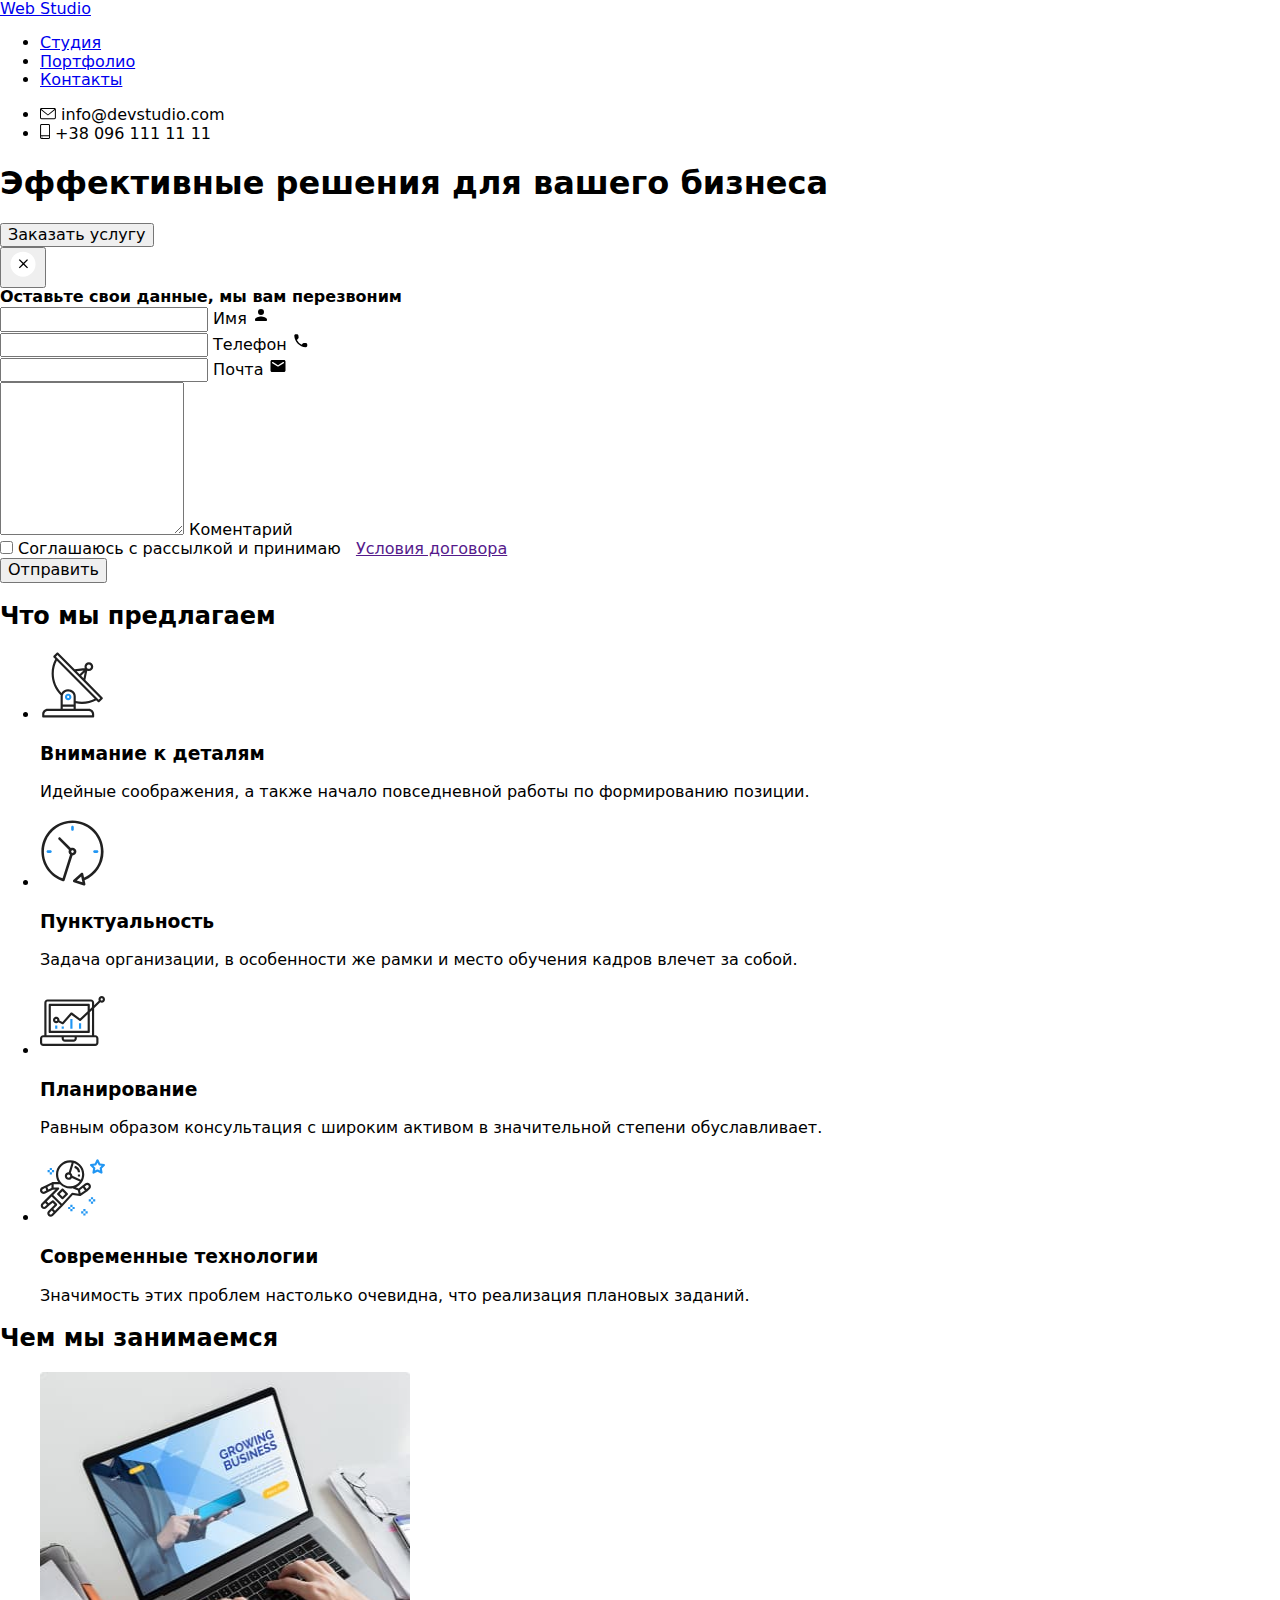
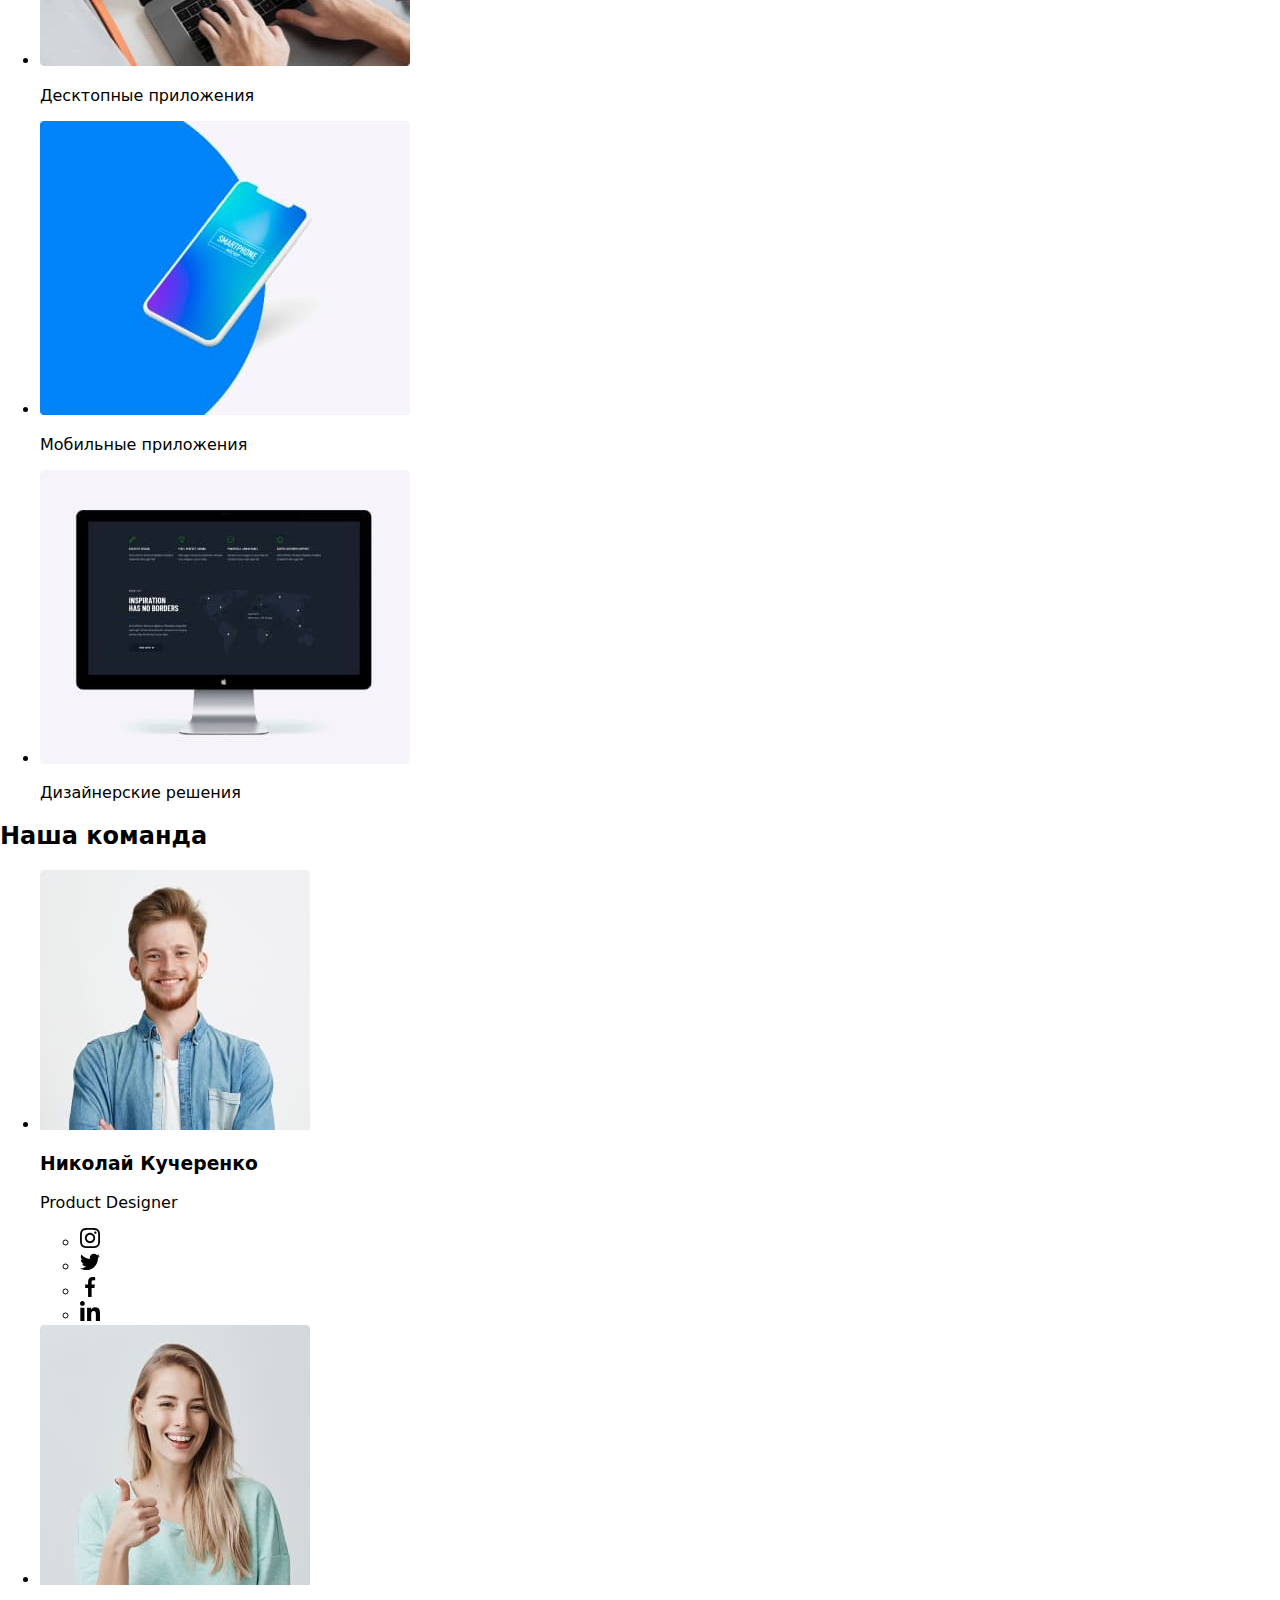
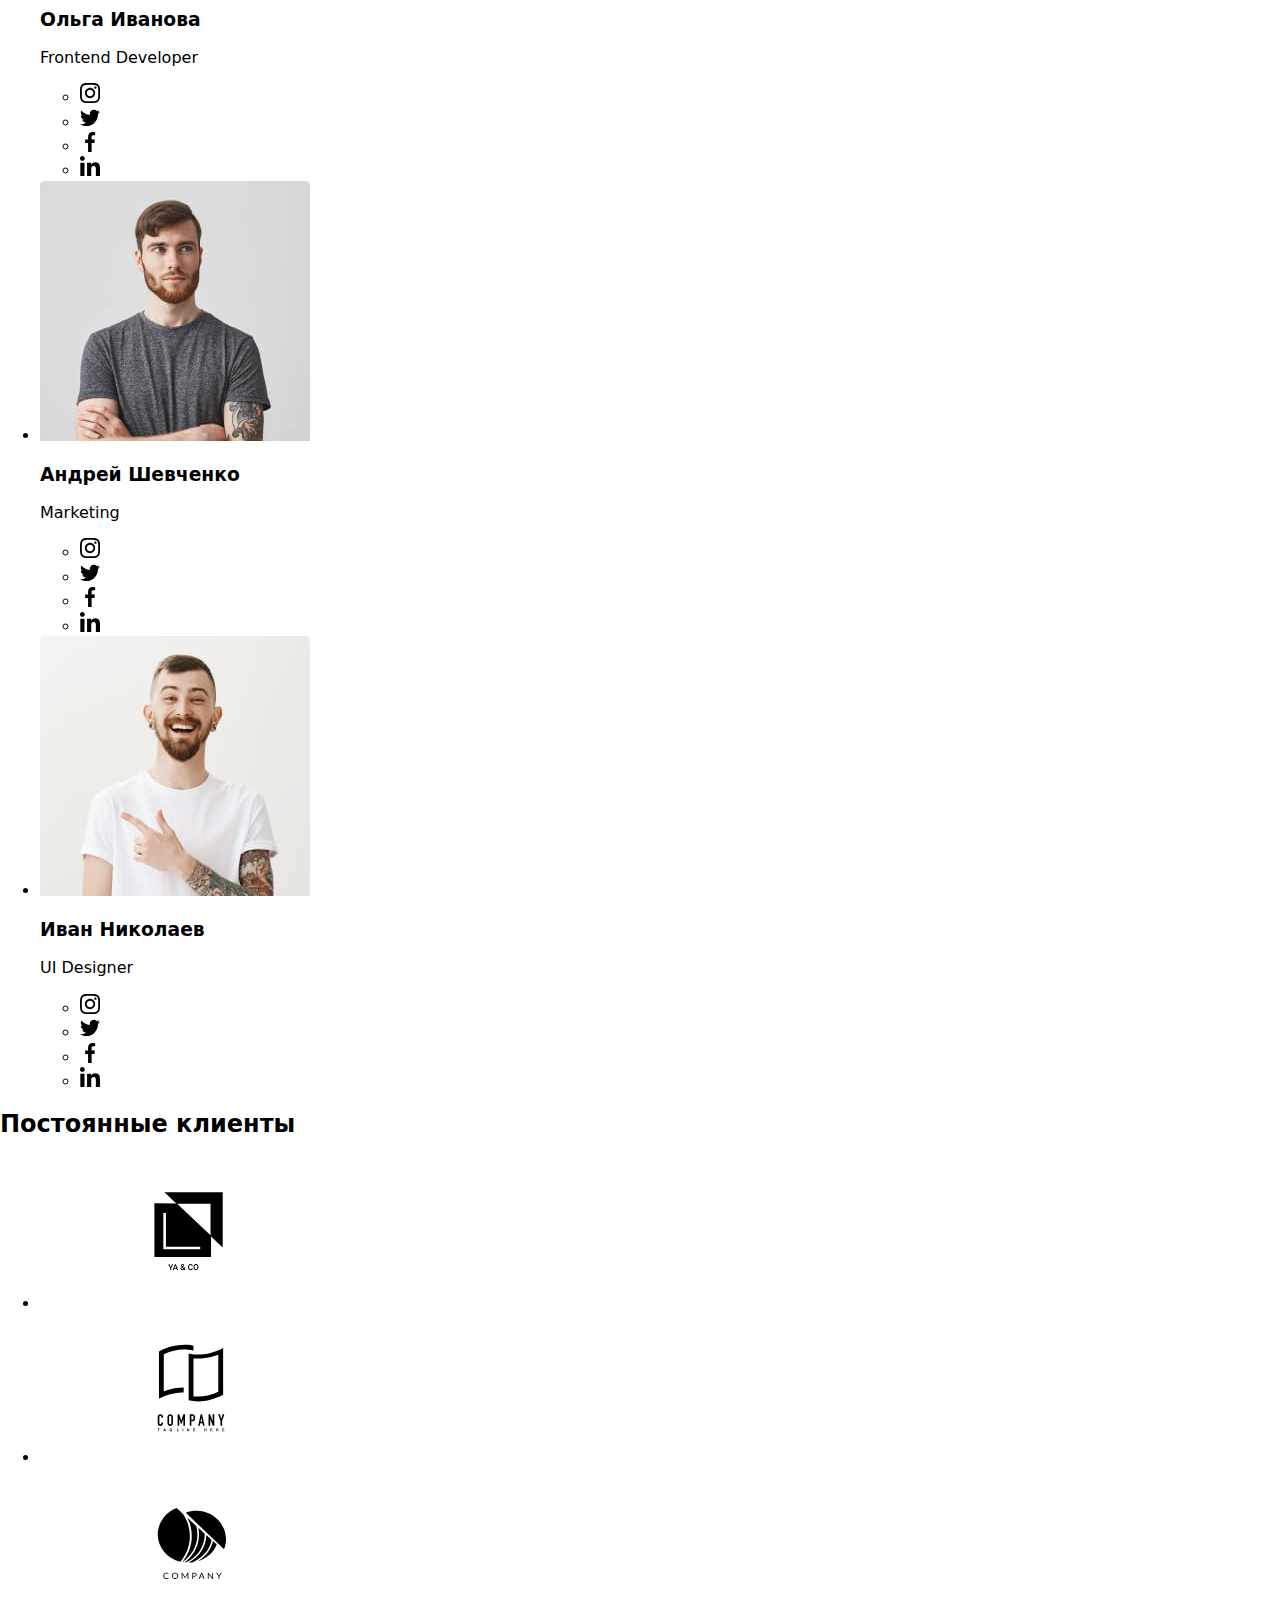
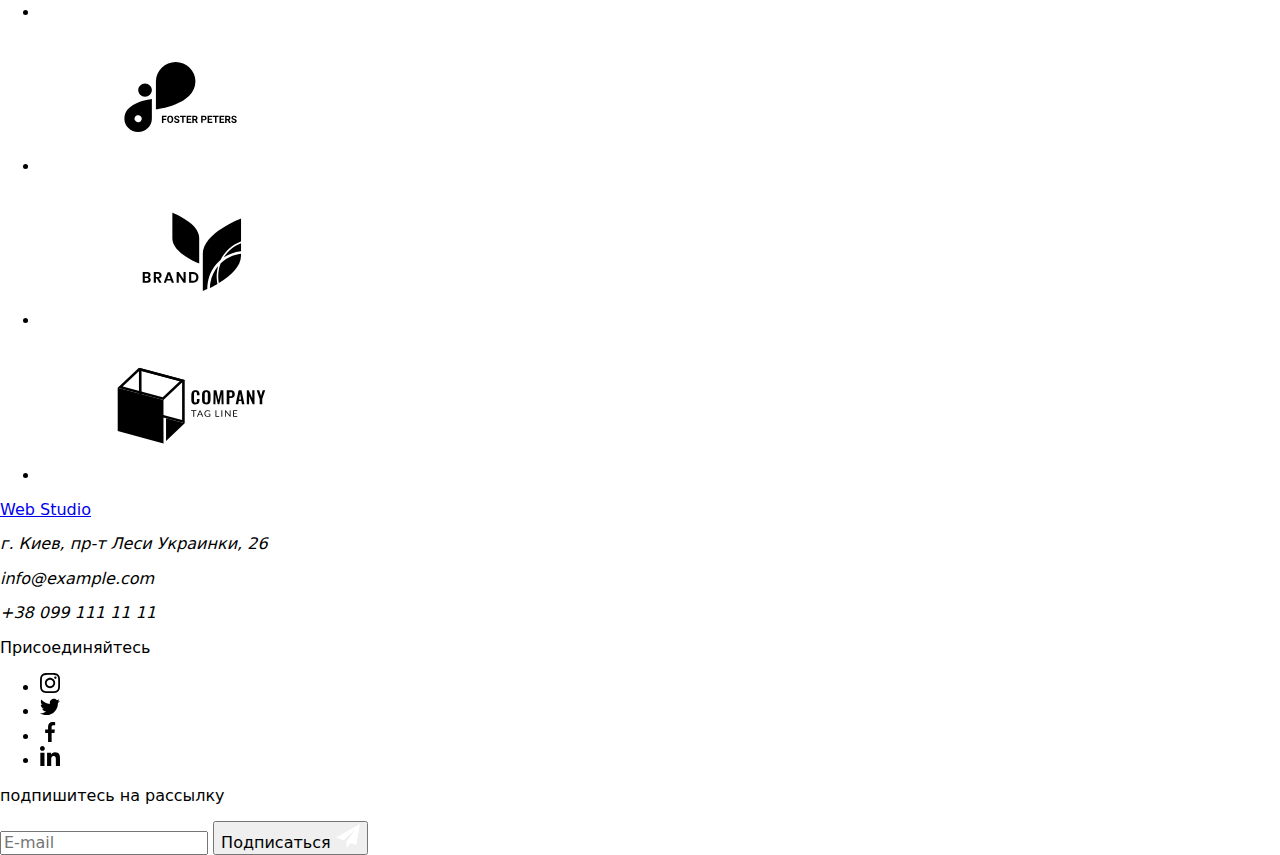
==== index.html @ 2e6b1682 "files" ====
<!DOCTYPE html>
<html lang="ru">

<head>
    <meta charset="UTF-8">
    <meta name="viewport" content="width=device-width, initial-scale=1.0">
    <title>Web Studio</title>
    <link
        href="https://fonts.googleapis.com/css2?family=Raleway:wght@700&family=Roboto:ital,wght@0,400;0,700;1,900&display=swap"
        rel="stylesheet">
    <link rel="stylesheet"
        href="https://cdnjs.cloudflare.com/ajax/libs/modern-normalize/0.6.0/modern-normalize.min.css">
    <link rel="stylesheet" href="./css/main.min.css">

</head>

<body>
    <header>
        <div class="container main-navigation">
            <nav class="container-nav">
                <a href="./index.html" class="logo">
                    <span>Web </span>Studio
                </a>
                <ul class="site-navigation">
                    <li><a href="./index.html" class="main-navigation active">Студия</a></li>
                    <li><a href="./portfolio.html" class="main-navigation">Портфолио</a></li>
                    <li><a href="#" class="main-navigation">Контакты</a></li>
                </ul>
            </nav>
            <ul class="our-contacts">
                <li class="contact-navigation email">
                    <div class="button">
                        <svg class="button-icon" width="16" height="12">
                            <use href="./images/symbol-defs.svg#envelope"></use>
                        </svg>
                        info@devstudio.com
                    </div>
                </li>
                <li class="contact-navigation telephone">
                    <div class="button">
                        <svg class="button-icon" width="10" height="15">
                            <use href="./images/symbol-defs.svg#smartphone"></use>
                        </svg>
                        +38 096 111 11 11
                </li>
            </ul>
        </div>
    </header>
    <main>
        <section class="main-banner">
            <h1>Эффективные решения для вашего бизнеса</h1>
            <button class="to-order" data-modal-open>Заказать услугу</a>
        </section>
        <div class="backdrop is-hidden" data-modal>
            <div class="modal">
                <button class="modal-button" data-modal-close>
                    <svg width="30" height="30">
                        <use href="./images/symbol-defs.svg#close-window"></use>
                    </svg>
                </button>
                <form class="modal-form">
                    <b class="call">Оставьте свои данные, мы вам перезвоним</b>
                    <div class="form-field">
                        <input class="form-input" type="text" id="name" name="name" placeholder=" ">
                        <label class="text-field" for="name">

                            Имя</label>
                        <svg class="person" width="18" height="18">
                            <use href="./images/symbol-defs.svg#modal-person"></use>
                        </svg>

                    </div>
                    <div class="form-field">
                        <input class="form-input" type="tel" id="number" name="tel-number" placeholder=" ">
                        <label class="text-field" for="number">
                            Телефон</label>
                        <svg class="person" width="18" height="18">
                            <use href="./images/symbol-defs.svg#modal-tel"></use>
                        </svg>


                    </div>
                    <div class="form-field">
                        <input class="form-input" type="email" id="mail" name="mail" placeholder=" ">

                        <label class="text-field" for="mail">
                            Почта</label>
                        <svg class="person" width="18" height="18">
                            <use href="./images/symbol-defs.svg#modal-email"></use>
                        </svg>

                    </div>
                    <div class="form-comment">
                        <textarea class="comment" name="comment" id="comment" rows="8" placeholder=" "></textarea>
                        <label class="text-field" for="comment">Коментарий</label>
                    </div>
                    <div class="policy-field">
                        <label>
                            <input type="checkbox" name="policy" class="checkbox" />
                            <span class="policy-icon"></span>
                            Соглашаюсь с рассылкой и принимаю &nbsp <a href=""> Условия договора</a></label>
                    </div>

                    <button class="modal-submit" type="submit">Отправить</button>
                </form>

            </div>
        </div>
        <section class="first-section">
            <div class="container about-us">
                <h2 class="visually-hidden">Что мы предлагаем</h2>
                <ul class="propose-items">
                    <li class="list-item details">
                        <div class="propose-icon">
                            <svg width="65" height="70">
                                <use href="./images/symbol-defs.svg#antenna"></use>
                            </svg>
                        </div>
                        <h3 class="heading-type">Внимание к деталям</h3>
                        <p class="secion-text">Идейные соображения, а также начало повседневной работы по
                            формированию
                            позиции.</p>
                    </li>
                    <li class="list-item clock">
                        <div class="propose-icon">
                            <svg width="65" height="70">
                                <use href="./images/symbol-defs.svg#clock"></use>
                            </svg>
                        </div>
                        <h3 class="heading-type">Пунктуальность</h3>
                        <p class="secion-text">Задача организации, в особенности же рамки и место обучения
                            кадров влечет
                            за
                            собой.</p>
                    </li>
                    <li class="list-item plainning">
                        <div class="propose-icon">
                            <svg width="65" height="70">
                                <use href="./images/symbol-defs.svg#diagram"></use>
                            </svg>
                        </div>
                        <h3 class="heading-type">Планирование</h3>
                        <p class="secion-text">Равным образом консультация с широким активом в значительной
                            степени
                            обуславливает.</p>
                    </li>
                    <li class="list-item techno">
                        <div class="propose-icon">
                            <svg width="65" height="70">
                                <use href="./images/symbol-defs.svg#astronaut"></use>
                            </svg>
                        </div>
                        <h3 class="heading-type">Современные технологии</h3>
                        <p class="secion-text">Значимость этих проблем настолько очевидна, что реализация
                            плановых
                            заданий.
                        </p>
                    </li>
                </ul>
            </div>
        </section>
        <section class="goals">
            <div class="container">
                <h2 class="section-heading">Чем мы занимаемся</h2>
                <ul>
                    <li>
                        <div class="small-container">
                            <img src="./images/personal-computer.jpg" alt="Приложение для ПК" width="370" height="294">
                            <p class="heading-type white">Десктопные приложения</p>
                        </div>
                    </li>
                    <li>
                        <div class="small-container">
                            <img src="./images/mobile.jpg" alt="Приложение для телефона" width="370" height="294">
                            <p class="heading-type white">Мобильные приложения</p>
                        </div>
                    </li>
                    <li>
                        <div class="small-container">
                            <img src="./images/app.jpg" alt="Дизайн" width="370" height="294">
                            <p class="heading-type white">Дизайнерские решения</p>
                        </div>
                    </li>
                </ul>
            </div>
        </section>
        <section class="third-section">
            <div class="container comand">
                <h2 class="section-heading">Наша команда</h2>
                <ul class="command-list">
                    <li class="our-comand">
                        <img src="./images/product-designer.jpg" alt="Николай Кучеренко" width="270" height="260">
                        <h3>Николай Кучеренко</h3>
                        <p>Product Designer</p>
                        <ul class="social-links">
                            <li><a href="" aria-label="Instagram link">
                                    <svg class="social" width="20" height="20">
                                        <use href="./images/symbol-defs.svg#instagram"></use>
                                    </svg>

                                </a></li>
                            <li><a href="" aria-label="Twitter link">
                                    <svg class="social" width="20" height="20">
                                        <use href="./images/symbol-defs.svg#twitter"></use>
                                    </svg>

                                </a></li>
                            <li><a href="" aria-label="Facebook link">
                                    <svg class="social" width="20" height="20">
                                        <use href="./images/symbol-defs.svg#facebook"></use>
                                    </svg>
                                </a></li>
                            <li><a href="" aria-label="Linkedin link">
                                    <svg class="social" width="20" height="20">
                                        <use href="./images/symbol-defs.svg#linkedin"></use>
                                    </svg>
                                </a></li>
                        </ul>
                    </li>
                    <li class="our-comand">
                        <img src="./images/frontend-developer.jpg" alt="Ольга Иванова" width="270" height="260">
                        <h3>Ольга Иванова</h3>
                        <p>Frontend Developer</p>
                        <ul class="social-links">
                            <li><a href="" aria-label="Instagram link">
                                    <svg class="social" width="20" height="20">
                                        <use href="./images/symbol-defs.svg#instagram"></use>
                                    </svg>

                                </a></li>
                            <li><a href="" aria-label="Twitter link">
                                    <svg class="social" width="20" height="20">
                                        <use href="./images/symbol-defs.svg#twitter"></use>
                                    </svg>

                                </a></li>
                            <li><a href="" aria-label="Facebook link">
                                    <svg class="social" width="20" height="20">
                                        <use href="./images/symbol-defs.svg#facebook"></use>
                                    </svg>
                                </a></li>
                            <li><a href="" aria-label="Linkedin link">
                                    <svg class="social" width="20" height="20">
                                        <use href="./images/symbol-defs.svg#linkedin"></use>
                                    </svg>
                                </a></li>
                        </ul>
                    </li>
                    <li class="our-comand">
                        <img src="./images/marketing.jpg" alt="Андрей Шевченко" width="270" height="260">
                        <h3>Андрей Шевченко</h3>
                        <p>Marketing</p>
                        <ul class="social-links">
                            <li><a href="" aria-label="Instagram link">
                                    <svg class="social" width="20" height="20">
                                        <use href="./images/symbol-defs.svg#instagram"></use>
                                    </svg>

                                </a></li>
                            <li><a href="" aria-label="Twitter link">
                                    <svg class="social" width="20" height="20">
                                        <use href="./images/symbol-defs.svg#twitter"></use>
                                    </svg>

                                </a></li>
                            <li><a href="" aria-label="Facebook link">
                                    <svg class="social" width="20" height="20">
                                        <use href="./images/symbol-defs.svg#facebook"></use>
                                    </svg>
                                </a></li>
                            <li><a href="" aria-label="Linkedin link">
                                    <svg class="social" width="20" height="20">
                                        <use href="./images/symbol-defs.svg#linkedin"></use>
                                    </svg>
                                </a></li>
                        </ul>
                    </li>
                    <li class="our-comand">
                        <img src="./images/designer.jpg" alt="Иван Николаев" width="270" height="260">
                        <h3>Иван Николаев</h3>
                        <p>UI Designer</p>
                        <ul class="social-links">
                            <li><a href="" aria-label="Instagram link">
                                    <svg class="social" width="20" height="20">
                                        <use href="./images/symbol-defs.svg#instagram"></use>
                                    </svg>

                                </a></li>
                            <li><a href="" aria-label="Twitter link">
                                    <svg class="social" width="20" height="20">
                                        <use href="./images/symbol-defs.svg#twitter"></use>
                                    </svg>

                                </a></li>
                            <li><a href="" aria-label="Facebook link">
                                    <svg class="social" width="20" height="20">
                                        <use href="./images/symbol-defs.svg#facebook"></use>
                                    </svg>
                                </a></li>
                            <li><a href="" aria-label="Linkedin link">
                                    <svg class="social" width="20" height="20">
                                        <use href="./images/symbol-defs.svg#linkedin"></use>
                                    </svg>
                                </a></li>
                        </ul>
                    </li>
                </ul>
            </div>
        </section>
        <section class="clients">
            <div class="container">
                <h2 class="section-heading">Постоянные клиенты</h2>
                <ul>
                    <li class="client-item"><a href="">
                            <svg class="client-logo">
                                <use href="./images/symbol-defs.svg#client-1"></use>
                            </svg></a></li>
                    <li class="client-item"><a href="#"><svg class="client-logo">
                                <use href="./images/symbol-defs.svg#client-2"></use>
                            </svg></a></li>
                    <li class="client-item"><a href="#"><svg class="client-logo">
                                <use href="./images/symbol-defs.svg#client-3"></use>
                            </svg></a></li>
                    <li class="client-item"><a href="#"><svg class="client-logo">
                                <use href="./images/symbol-defs.svg#client-4"></use>
                            </svg></a></li>
                    <li class="client-item"><a href="#"><svg class="client-logo">
                                <use href="./images/symbol-defs.svg#client-5"></use>
                            </svg></a></li>
                    <li class="client-item"> <a href="#"><svg class="client-logo">
                                <use href="./images/symbol-defs.svg#client-6"></use>
                            </svg></a></li>
                </ul>
            </div>
        </section>
    </main>
    <footer>
        <div class="container">
            <div class="footer-content">
                <div class="footer-adress">
                    <a href="./index.html" class="logo smaller-type">
                        <span>Web </span>Studio
                    </a>
                    <address>
                        <p>г. Киев, пр-т Леси Украинки, 26</p>
                        <p><span>info@example.com</span></p>
                        <p><span>+38 099 111 11 11 </span></p>
                    </address>
                </div>
                <div class="footer-sosial">
                    <p class="footer-links">Присоединяйтесь</p>
                    <ul class="footer-social">
                        <li><a href="" aria-label="Instagram link">
                                <svg class="social" width="20" height="20">
                                    <use href="./images/symbol-defs.svg#instagram"></use>
                                </svg>

                            </a></li>
                        <li><a href="" aria-label="Twitter link">
                                <svg class="social" width="20" height="20">
                                    <use href="./images/symbol-defs.svg#twitter"></use>
                                </svg>

                            </a></li>
                        <li><a href="" aria-label="Facebook link">
                                <svg class="social" width="20" height="20">
                                    <use href="./images/symbol-defs.svg#facebook"></use>
                                </svg>
                            </a></li>
                        <li><a href="" aria-label="Linkedin link">
                                <svg class="social" width="20" height="20">
                                    <use href="./images/symbol-defs.svg#linkedin"></use>
                                </svg>
                            </a></li>
                    </ul>
                </div>
                <div class="footer-form">
                    <p class="footer-links">подпишитесь на рассылку</p>
                    <form class="subscription">
                        <input type="email" name="email" placeholder="E-mail">
                        <button type="submit">Подписаться
                            <svg class="send" width="24" height="24">
                                <use href="./images/symbol-defs.svg#send"></use>
                            </svg>

                        </button>
                    </form>
                </div>
            </div>
        </div>
    </footer>
    <script src="./js/modal.js"></script>
</body>

</html>
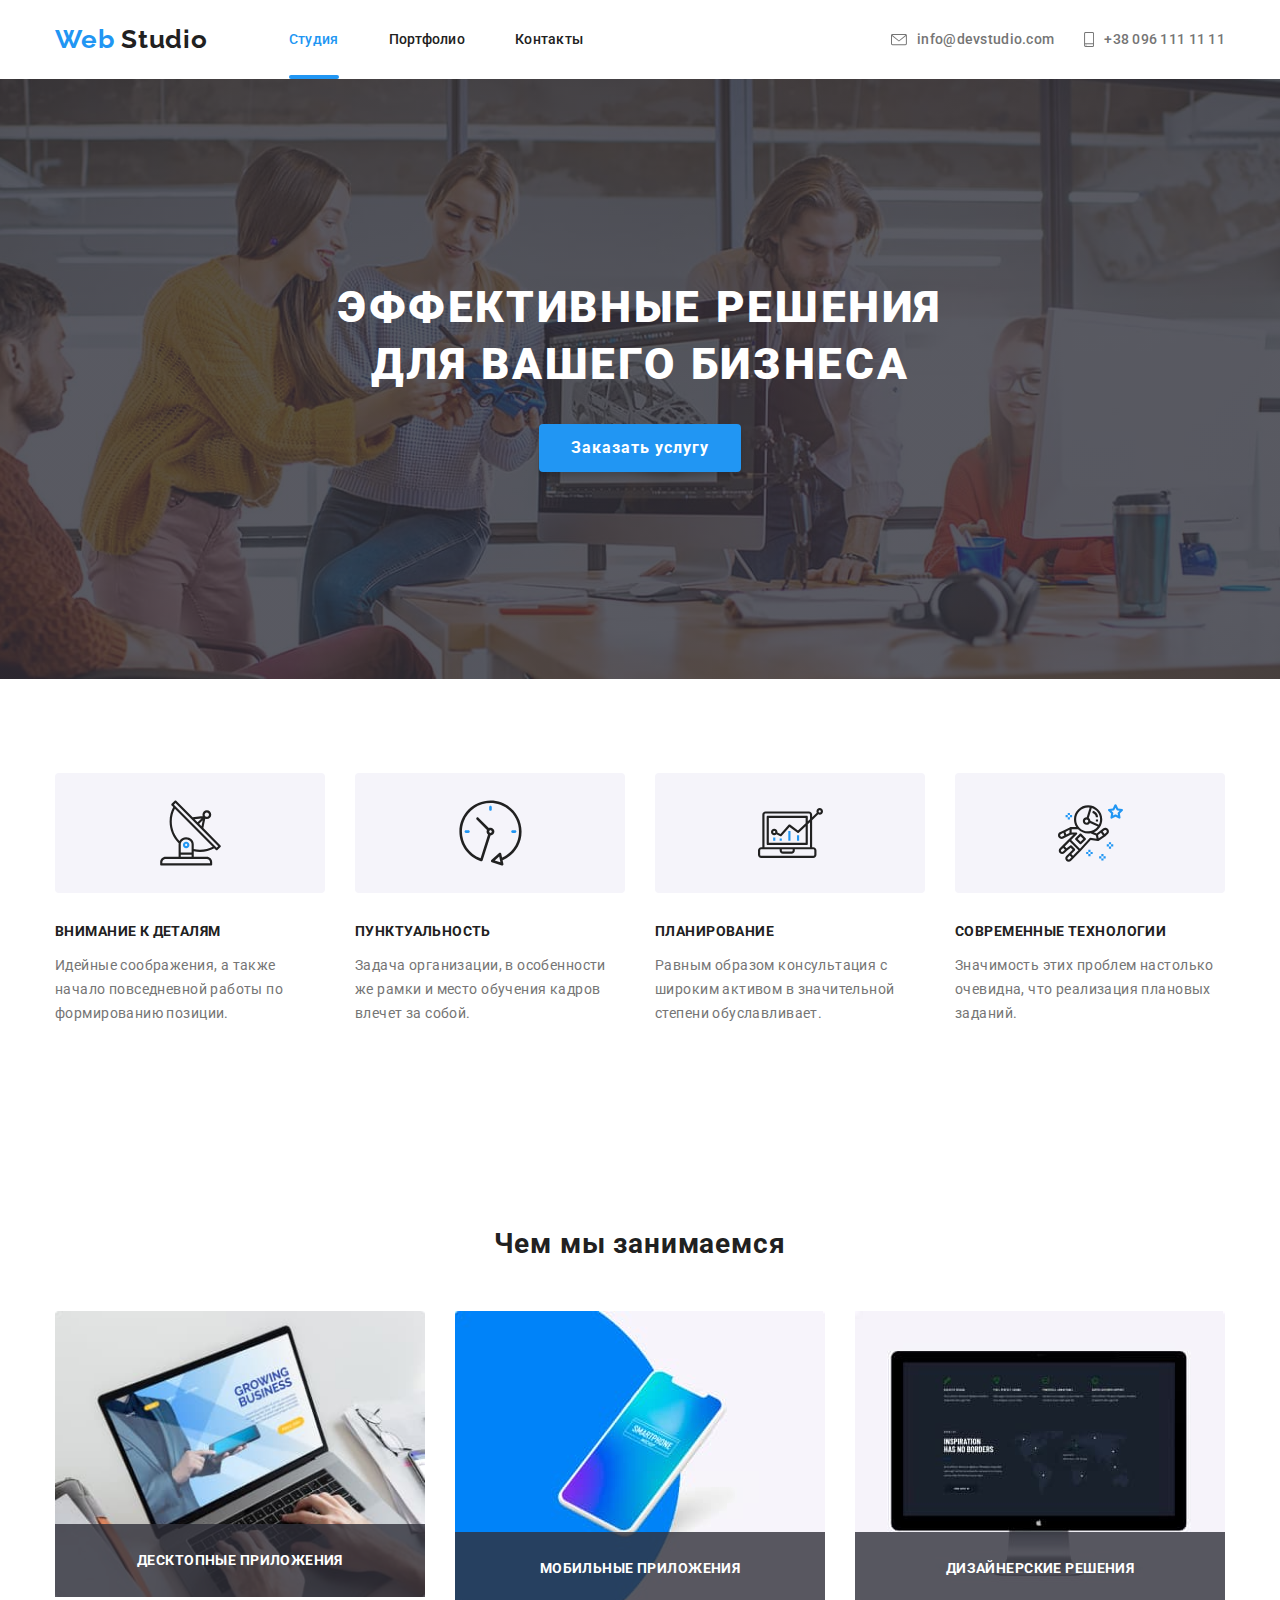
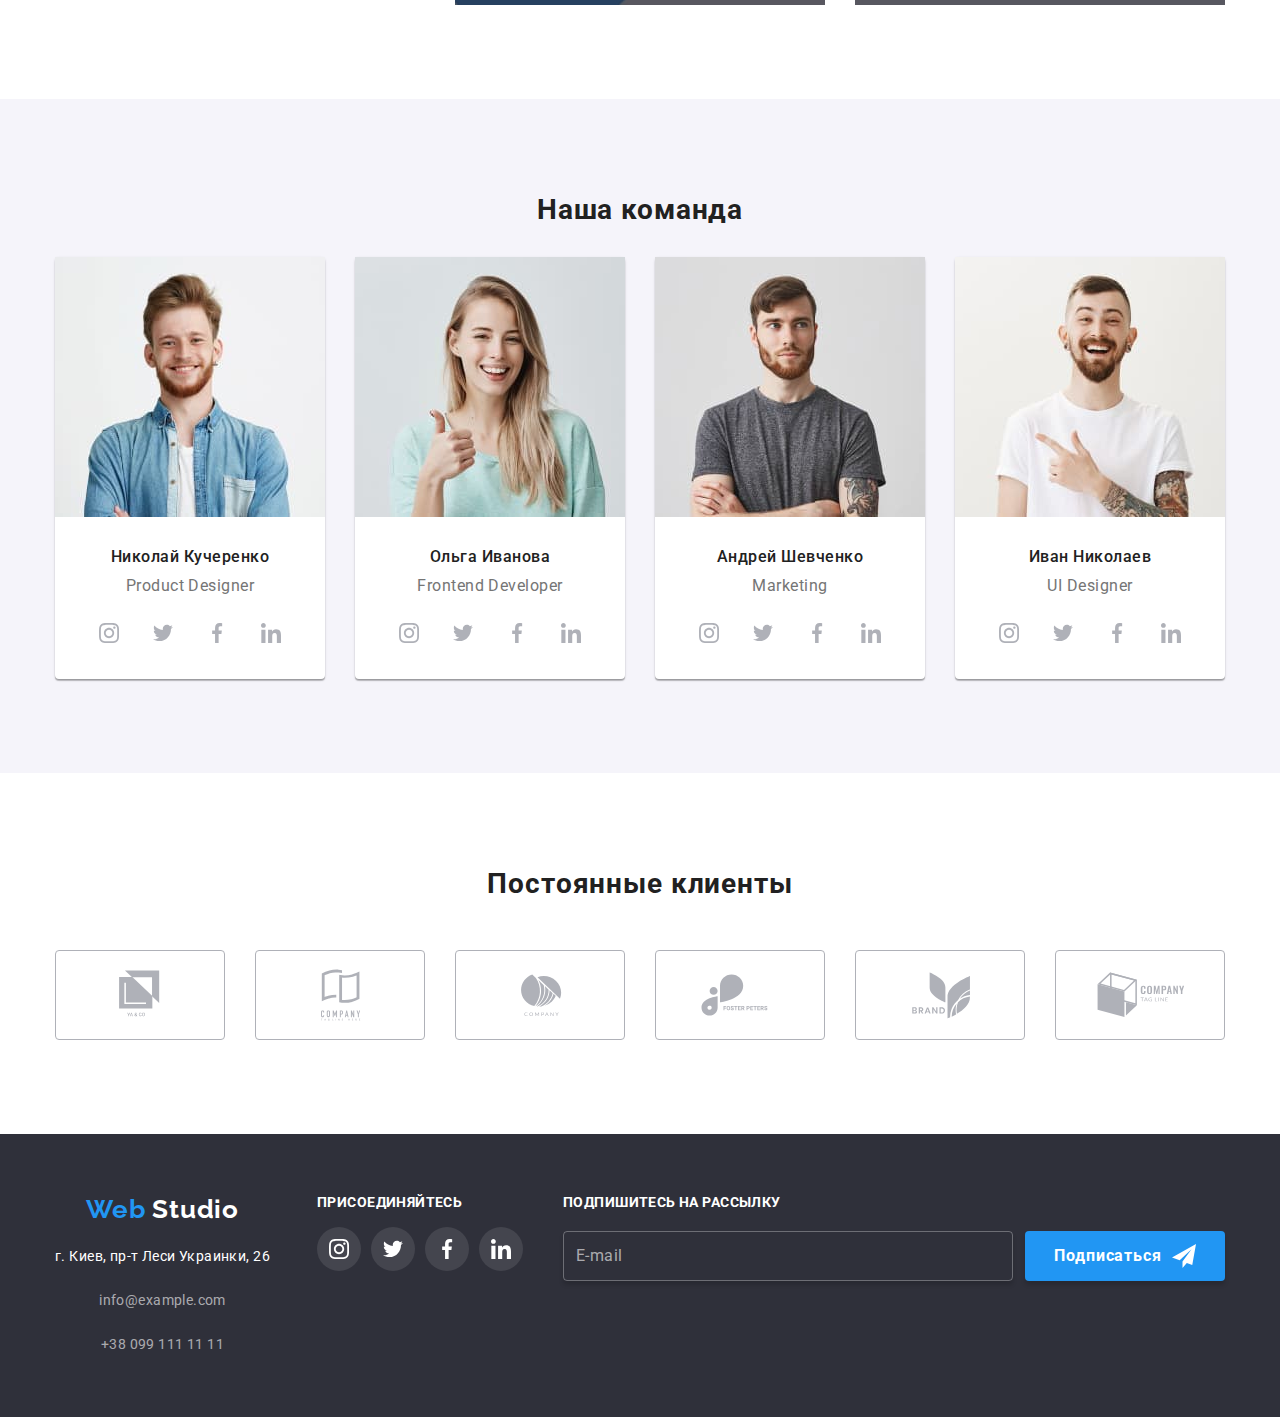
==== commit bcace14b: "finish" ====
--- a/index.html
+++ b/index.html
@@ -21,29 +21,38 @@
                 <a href="./index.html" class="logo">
                     <span>Web </span>Studio
                 </a>
-                <ul class="site-navigation">
-                    <li><a href="./index.html" class="main-navigation active">Студия</a></li>
-                    <li><a href="./portfolio.html" class="main-navigation">Портфолио</a></li>
-                    <li><a href="#" class="main-navigation">Контакты</a></li>
-                </ul>
+                <button type="button" class="menu-button" aria-label="Переключатель мобильного меню"
+                    aria-expanded="false" aria-controls="menu-container" data-menu-button>
+                    <svg width="40" height="40">
+                        <use class="close-menu" href="./images/symbol-defs.svg#close"></use>
+                        <use class="open-menu" href="./images/symbol-defs.svg#menu"></use>
+                    </svg>
+                </button>
+                <div class="menu-navigation" id="menu-container" data-menu>
+                    <ul class="site-navigation">
+                        <li><a href="./index.html" class="main-navigation active">Студия</a></li>
+                        <li><a href="./portfolio.html" class="main-navigation">Портфолио</a></li>
+                        <li><a href="#" class="main-navigation">Контакты</a></li>
+                    </ul>
+                    <ul class="our-contacts">
+                        <li class="contact-navigation email">
+                            <div class="button">
+                                <svg class="button-icon" width="16" height="12">
+                                    <use href="./images/symbol-defs.svg#envelope"></use>
+                                </svg>
+                                info@devstudio.com
+                            </div>
+                        </li>
+                        <li class="contact-navigation telephone">
+                            <div class="button">
+                                <svg class="button-icon" width="10" height="15">
+                                    <use href="./images/symbol-defs.svg#smartphone"></use>
+                                </svg>
+                                +38 096 111 11 11
+                        </li>
+                    </ul>
+                </div>
             </nav>
-            <ul class="our-contacts">
-                <li class="contact-navigation email">
-                    <div class="button">
-                        <svg class="button-icon" width="16" height="12">
-                            <use href="./images/symbol-defs.svg#envelope"></use>
-                        </svg>
-                        info@devstudio.com
-                    </div>
-                </li>
-                <li class="contact-navigation telephone">
-                    <div class="button">
-                        <svg class="button-icon" width="10" height="15">
-                            <use href="./images/symbol-defs.svg#smartphone"></use>
-                        </svg>
-                        +38 096 111 11 11
-                </li>
-            </ul>
         </div>
     </header>
     <main>
@@ -189,7 +198,12 @@
                 <h2 class="section-heading">Наша команда</h2>
                 <ul class="command-list">
                     <li class="our-comand">
-                        <img src="./images/product-designer.jpg" alt="Николай Кучеренко" width="270" height="260">
+                        <div class="thumb">
+                            <img srcset="./images/team/pr-designer.jpg 1x,
+                            ./images/team/pr-designer@2x.jpg 2x,
+                            ./images/team/pr-designer@3x.jpg 3x
+                            " src="./images/team/pr-designer.jpg" alt="Николай Кучеренко">
+                        </div>
                         <h3>Николай Кучеренко</h3>
                         <p>Product Designer</p>
                         <ul class="social-links">
@@ -218,7 +232,13 @@
                         </ul>
                     </li>
                     <li class="our-comand">
-                        <img src="./images/frontend-developer.jpg" alt="Ольга Иванова" width="270" height="260">
+
+                        <div class="thumb">
+                            <img srcset="./images/team/front.jpg 1x,
+                            ./images/team/front@2x.jpg 2x,
+                            ./images/team/front@3x.jpg 3x
+                            " src="./images/team/front.jpg" alt="Ольга Иванова">
+                        </div>
                         <h3>Ольга Иванова</h3>
                         <p>Frontend Developer</p>
                         <ul class="social-links">
@@ -247,7 +267,13 @@
                         </ul>
                     </li>
                     <li class="our-comand">
-                        <img src="./images/marketing.jpg" alt="Андрей Шевченко" width="270" height="260">
+
+                        <div class="thumb">
+                            <img srcset="./images/team/marketing.jpg 1x,
+                            ./images/team/marketing@2x.jpg 2x,
+                            ./images/team/marketing@3x.jpg 3x
+                            " src="./images/team/marketing.jpg" alt="Андрей Шевченко">
+                        </div>
                         <h3>Андрей Шевченко</h3>
                         <p>Marketing</p>
                         <ul class="social-links">
@@ -276,7 +302,12 @@
                         </ul>
                     </li>
                     <li class="our-comand">
-                        <img src="./images/designer.jpg" alt="Иван Николаев" width="270" height="260">
+                        <div class="thumb">
+                            <img srcset="./images/team/designer.jpg 1x,
+                            ./images/team/designer@2x.jpg 2x,
+                            ./images/team/designer@3x.jpg 3x
+                            " src="./images/team/designer.jpg" alt="Иван Николаев">
+                        </div>
                         <h3>Иван Николаев</h3>
                         <p>UI Designer</p>
                         <ul class="social-links">
@@ -338,7 +369,7 @@
         <div class="container">
             <div class="footer-content">
                 <div class="footer-adress">
-                    <a href="./index.html" class="logo smaller-type">
+                    <a href="./index.html" class="logo footer-logo">
                         <span>Web </span>Studio
                     </a>
                     <address>
@@ -347,7 +378,7 @@
                         <p><span>+38 099 111 11 11 </span></p>
                     </address>
                 </div>
-                <div class="footer-sosial">
+                <div class="sosial-links">
                     <p class="footer-links">Присоединяйтесь</p>
                     <ul class="footer-social">
                         <li><a href="" aria-label="Instagram link">
@@ -374,22 +405,23 @@
                             </a></li>
                     </ul>
                 </div>
-                <div class="footer-form">
-                    <p class="footer-links">подпишитесь на рассылку</p>
-                    <form class="subscription">
-                        <input type="email" name="email" placeholder="E-mail">
-                        <button type="submit">Подписаться
-                            <svg class="send" width="24" height="24">
-                                <use href="./images/symbol-defs.svg#send"></use>
-                            </svg>
-
-                        </button>
-                    </form>
-                </div>
+            </div>
+            <div class="footer-form">
+                <p class="footer-links">подпишитесь на рассылку</p>
+                <form class="subscription">
+                    <input type="email" name="email" placeholder="E-mail">
+                    <button type="submit">Подписаться
+                        <svg class="send" width="24" height="24">
+                            <use href="./images/symbol-defs.svg#send"></use>
+                        </svg>
+
+                    </button>
+                </form>
             </div>
         </div>
     </footer>
     <script src="./js/modal.js"></script>
+    <script src="./js/menu.js"></script>
 </body>
 
 </html>--- a/css/main.min.css
+++ b/css/main.min.css
@@ -0,0 +1,2 @@
+.main-banner h1,.heading-type,.section-heading{margin-top:0;margin-bottom:0}.site-navigation,.our-contacts,.propose-items,.goals ul,.social-links,.command-list,.clients ul,.footer-social li,.nav-button,.filters ul,.example{margin-top:0;margin-bottom:0;list-style-type:none;-webkit-padding-start:0;padding-inline-start:0;text-decoration:none}.menu-button,.button,.main-banner .to-order,.subscription button,.modal-submit,.nav-button{display:-webkit-inline-box;display:-ms-inline-flexbox;display:inline-flex;border:none;margin:0;padding:0;cursor:pointer;background-color:transparent}.main-banner .to-order,.subscription button,.modal-submit{font-family:"Roboto",sans-serif;font-weight:700;font-size:16px;line-height:1.8;letter-spacing:0.06em}.logo,.site-navigation a,.social-links a,.policy-field a,.example>a{text-decoration:none;cursor:pointer}header,.first-section,.goals,.clients,.projects,footer{margin-left:auto;margin-right:auto;padding-left:15px;padding-right:15px}.section-heading,.heading-type,.footer-links,.modal-text{font-family:"Roboto",sans-serif;font-weight:700;font-size:14px;line-height:1.2;letter-spacing:0.03em;margin-top:0;margin-bottom:0}.secion-text,address p{font-family:"Roboto",sans-serif;font-size:14px;font-weight:400;line-height:1.7;letter-spacing:0.03em}.visually-hidden,.checkbox{position:absolute;width:1px;height:1px;margin:-1px;padding:0;overflow:hidden;border:0;clip:rect(0 0 0 0)}body{margin:0;padding:0}header{position:relative}@media screen and (min-width: 480px){header{width:480px;padding-right:15px;padding-left:15px}}@media screen and (min-width: 768px){header{width:768px}}@media screen and (min-width: 1200px){header{width:100%;padding-left:0;padding-right:0}}@media screen and (min-width: 1200px){.container{width:1200px;margin-left:auto;margin-right:auto;padding-left:15px;padding-right:15px}}@media screen and (min-width: 480px){.main-banner{width:480px}}@media screen and (min-width: 768px){.main-banner{width:768px}}@media screen and (min-width: 1200px){.main-banner{width:100%;margin-left:auto;margin-right:auto}}.first-section{padding-top:60px;padding-bottom:60px}@media screen and (min-width: 480px){.first-section{width:480px;padding-right:15px;padding-left:15px}}@media screen and (min-width: 768px){.first-section{width:768px}}@media screen and (min-width: 1200px){.first-section{width:100%;padding-left:0;padding-right:0}}@media screen and (min-width: 1200px){.first-section{padding-top:94px;padding-bottom:94px}}@media screen and (max-width: 1199px){.goals{display:none}}.third-section{margin-left:auto;margin-right:auto;padding-top:60px;padding-bottom:60px;background-color:#F5F4FA}@media screen and (min-width: 480px){.third-section{width:480px;padding-right:15px;padding-left:15px}}@media screen and (min-width: 768px){.third-section{width:768px}}@media screen and (min-width: 1200px){.third-section{width:100%;padding-left:0;padding-right:0}}@media screen and (min-width: 1200px){.third-section{width:100%;padding-top:94px;padding-bottom:94px}}.clients{padding-top:60px;padding-bottom:60px}.clients h2{margin-bottom:50px}@media screen and (min-width: 480px){.clients{width:480px;padding-right:15px;padding-left:15px}}@media screen and (min-width: 768px){.clients{width:768px}}@media screen and (min-width: 1200px){.clients{width:100%;padding-left:0;padding-right:0}}@media screen and (min-width: 1200px){.clients{padding-top:94px;padding-bottom:94px}}@media screen and (min-width: 480px){.projects{width:480px;padding-right:15px;padding-left:15px}}@media screen and (min-width: 768px){.projects{width:768px}}@media screen and (min-width: 1200px){.projects{width:100%;padding-left:0;padding-right:0}}@media screen and (min-width: 480px){footer{width:480px;padding-right:15px;padding-left:15px}}@media screen and (min-width: 768px){footer{width:768px}}@media screen and (min-width: 1200px){footer{width:100%;padding-left:0;padding-right:0}}.portfolio-h{margin:0 auto;border-bottom:1px solid #ECECEC}@media screen and (min-width: 480px){.portfolio-h{width:480px;padding-right:15px;padding-left:15px}}@media screen and (min-width: 768px){.portfolio-h{width:768px}}@media screen and (min-width: 1200px){.portfolio-h{width:100%;padding-left:0;padding-right:0}}img{display:block;max-width:100%;height:auto}.logo{display:inline-block;font-family:'Raleway', sans-serif;font-size:24px;line-height:1.2;font-weight:700;letter-spacing:0.03em;color:#212121}@media screen and (min-width: 480px){.logo{padding-top:16px;padding-bottom:16px}}@media screen and (min-width: 768px){.logo{padding-top:26px;padding-bottom:26px;margin-right:81px}}@media screen and (min-width: 1200px){.logo{padding-top:24px;padding-bottom:24px;margin-left:0;font-size:26px}}.logo span{color:#2196F3}.menu-button{color:#212121}@media screen and (min-width: 768px){.menu-button{display:none}}.menu-button .close-menu{display:none;fill:currentColor}.menu-button .close-menu:hover,.menu-button .close-menu:focus{fill:#2196F3}.menu-button .open-menu{fill:currentColor}.menu-button .open-menu:hover,.menu-button .open-menu:focus{fill:#2196F3}.menu-button.is-open .close-menu{display:block}.menu-button.is-open .open-menu{display:none}.container-nav{display:-webkit-box;display:-ms-flexbox;display:flex;-webkit-box-align:center;-ms-flex-align:center;align-items:center;-ms-flex-preferred-size:100%;flex-basis:100%}@media screen and (max-width: 767px){.container-nav{-webkit-box-pack:justify;-ms-flex-pack:justify;justify-content:space-between}}@media screen and (max-width: 767px){.menu-navigation{display:none;position:absolute;top:100%;left:0;right:0;text-align:center;padding-bottom:60px;padding-top:60px;z-index:10;background:#FFFFFF;-webkit-box-shadow:0px 1px 3px rgba(0,0,0,0.16),0px 2px 4px rgba(0,0,0,0.08),0px 4px 8px rgba(0,0,0,0.04);box-shadow:0px 1px 3px rgba(0,0,0,0.16),0px 2px 4px rgba(0,0,0,0.08),0px 4px 8px rgba(0,0,0,0.04)}}@media screen and (min-width: 768px){.menu-navigation{display:-webkit-box;display:-ms-flexbox;display:flex;-webkit-box-align:center;-ms-flex-align:center;align-items:center;-webkit-box-pack:justify;-ms-flex-pack:justify;justify-content:space-between;-webkit-box-flex:3;-ms-flex-positive:3;flex-grow:3}}.menu-navigation.is-open{display:block}.site-navigation{-webkit-transition:color 250ms cubic-bezier(0.4, 0, 0.2, 1);transition:color 250ms cubic-bezier(0.4, 0, 0.2, 1)}.site-navigation:hover,.site-navigation:focus,.site-navigation:active{color:#2196F3}.site-navigation a{color:#212121;padding:0;-webkit-box-flex:3;-ms-flex-positive:3;flex-grow:3}@media screen and (min-width: 480px){.site-navigation{font-family:"Roboto",sans-serif;font-weight:500;font-size:18px;line-height:1.2;letter-spacing:0.02em}}@media screen and (max-width: 767px){.site-navigation{margin-bottom:60px}}@media screen and (min-width: 768px){.site-navigation{display:-webkit-box;display:-ms-flexbox;display:flex;font-size:14px}.site-navigation li:not(:last-child){margin-right:50px}.site-navigation a{padding-top:32px;padding-bottom:32px}}.our-contacts{color:#757575;font-family:"Roboto",sans-serif;font-weight:500;font-size:18px;line-height:1.2;letter-spacing:0.02em}@media screen and (min-width: 768px){.our-contacts{display:-webkit-box;display:-ms-flexbox;display:flex;-webkit-box-orient:vertical;-webkit-box-direction:normal;-ms-flex-direction:column;flex-direction:column;-webkit-box-align:start;-ms-flex-align:start;align-items:flex-start;font-size:12px}}@media screen and (max-width: 1199px){.our-contacts li+li{margin-top:10px}}@media screen and (min-width: 1200px){.our-contacts{font-size:14px;-webkit-box-orient:horizontal;-webkit-box-direction:normal;-ms-flex-direction:row;flex-direction:row}.our-contacts li+li{margin-left:30px}}.main-navigation.active{color:#2196F3;position:relative}.main-navigation.active::after{content:"";display:block;width:100%;height:4px;background:#2196F3;border-radius:2px;position:absolute}@media screen and (max-width: 767px){.main-navigation.active::after{left:50%;top:26px;-webkit-transform:translateX(-50%);transform:translateX(-50%)}}@media screen and (min-width: 768px){.main-navigation.active::after{bottom:0}}@media screen and (max-width: 767px){.menu-navigation li:not(:last-child){margin-bottom:40px}}.button{display:-webkit-box;display:-ms-flexbox;display:flex;-webkit-box-align:center;-ms-flex-align:center;align-items:center;-webkit-box-pack:center;-ms-flex-pack:center;justify-content:center;-webkit-transition:color 250ms cubic-bezier(0.4, 0, 0.2, 1);transition:color 250ms cubic-bezier(0.4, 0, 0.2, 1)}.button:hover{color:#2196F3}.button-icon{margin-right:10px;fill:currentColor}.main-banner{height:400px;margin-left:auto;margin-right:auto;background-image:-webkit-gradient(linear, left top, right top, from(rgba(47,48,58,0.8)), to(rgba(47,48,58,0.8))),url(../images/mobile-img.jpg);background-image:linear-gradient(to right, rgba(47,48,58,0.8), rgba(47,48,58,0.8)),url(../images/mobile-img.jpg);background-color:darkgray;background-repeat:no-repeat;background-size:cover;background-position:center;font-family:"Roboto",sans-serif;text-align:center;padding-top:118px}@media screen and (-webkit-min-device-pixel-ratio: 2), screen and (min-resolution: 2dppx){.main-banner{background-image:-webkit-gradient(linear, left top, right top, from(rgba(47,48,58,0.8)), to(rgba(47,48,58,0.8))),url(../images/mobile-2x-img.jpg);background-image:linear-gradient(to right, rgba(47,48,58,0.8), rgba(47,48,58,0.8)),url(../images/mobile-2x-img.jpg)}}@media screen and (min-width: 576px){.main-banner{background-image:-webkit-gradient(linear, left top, right top, from(rgba(47,48,58,0.8)), to(rgba(47,48,58,0.8))),url(../images/tablet-img.jpg);background-image:linear-gradient(to right, rgba(47,48,58,0.8), rgba(47,48,58,0.8)),url(../images/tablet-img.jpg)}}@media screen and (min-width: 576px) and (-webkit-min-device-pixel-ratio: 2), screen and (min-width: 576px) and (min-resolution: 2dppx){.main-banner{background-image:-webkit-gradient(linear, left top, right top, from(rgba(47,48,58,0.8)), to(rgba(47,48,58,0.8))),url(../images/tablet-2x-img.jpg);background-image:linear-gradient(to right, rgba(47,48,58,0.8), rgba(47,48,58,0.8)),url(../images/tablet-2x-img.jpg)}}@media screen and (min-width: 576px) and (min-width: 960px){.main-banner{max-width:1600px;height:600px;padding-top:200px;background-image:-webkit-gradient(linear, left top, right top, from(rgba(47,48,58,0.8)), to(rgba(47,48,58,0.8))),url(../images/desktop.jpg);background-image:linear-gradient(to right, rgba(47,48,58,0.8), rgba(47,48,58,0.8)),url(../images/desktop.jpg)}}@media screen and (min-width: 576px) and (min-width: 960px) and (-webkit-min-device-pixel-ratio: 2), screen and (min-width: 576px) and (min-width: 960px) and (min-resolution: 2dppx){.main-banner{background-image:-webkit-gradient(linear, left top, right top, from(rgba(47,48,58,0.8)), to(rgba(47,48,58,0.8))),url(../images/desktop-2x.jpg);background-image:linear-gradient(to right, rgba(47,48,58,0.8), rgba(47,48,58,0.8)),url(../images/desktop-2x.jpg)}}.main-banner h1{margin:0 auto;color:#fff;font-weight:900;font-size:26px;line-height:1.3;letter-spacing:0.06em;text-transform:uppercase}@media screen and (min-width: 480px){.main-banner h1{width:360px}}@media screen and (min-width: 1200px){.main-banner h1{font-size:44px;width:646px}}.main-banner .to-order{display:inline-block;padding:10px 32px;border-radius:4px;margin-top:30px;color:#fff;background-color:#2196F3;-webkit-box-shadow:0px 4px 4px rgba(0,0,0,0.15);box-shadow:0px 4px 4px rgba(0,0,0,0.15);border:none}.heading-type{color:#212121;text-align:center;text-transform:uppercase}@media screen and (min-width: 768px){.heading-type{text-align:start}}.propose-items{list-style-type:none;padding-left:0}@media screen and (max-width: 767px){.propose-items{margin-bottom:30px}}@media screen and (min-width: 768px){.propose-items{display:-webkit-box;display:-ms-flexbox;display:flex;-ms-flex-wrap:wrap;flex-wrap:wrap;margin:-15px}}@media screen and (min-width: 768px){.list-item{width:calc((100% - 4 * 15px) / 2);margin:15px}}@media screen and (min-width: 1200px){.list-item{width:calc((100% - 8 * 15px) / 4)}}.propose-icon{display:-webkit-box;display:-ms-flexbox;display:flex;-webkit-box-pack:center;-ms-flex-pack:center;justify-content:center;-webkit-box-align:center;-ms-flex-align:center;align-items:center;height:120px;border-radius:4px;margin-bottom:30px;background-color:#F5F4FA}.section-heading{color:#212121;text-align:center;margin-bottom:10px}.secion-text{color:#757575;text-align:start}.goals{padding-top:94px;padding-bottom:94px;padding-right:0;padding-left:0}.goals ul{display:-webkit-box;display:-ms-flexbox;display:flex;margin-top:50px}.white{display:inline-block;min-width:370px;padding:28px 15px;text-align:center;color:#fff;background:rgba(47,48,58,0.8)}.goals li+li{margin-left:30px}.small-container{position:relative}.small-container p{position:absolute;bottom:0}.section-heading{font-family:"Roboto",sans-serif;font-weight:700;font-size:28px;line-height:1.2;letter-spacing:0.03em;color:#212121;margin-bottom:30px}.our-comand h3,p{font-family:"Roboto",sans-serif;font-size:16px;font-weight:500;line-height:1.2;letter-spacing:0.03em;text-align:center}.social-links{display:-webkit-box;display:-ms-flexbox;display:flex;-webkit-box-pack:center;-ms-flex-pack:center;justify-content:center}.social-links li+li{margin-left:10px}.social-links a{display:-webkit-inline-box;display:-ms-inline-flexbox;display:inline-flex;-webkit-box-pack:center;-ms-flex-pack:center;justify-content:center;-webkit-box-align:center;-ms-flex-align:center;align-items:center;width:44px;height:44px;border-radius:50%;color:#AFB1B8;-webkit-transition:background-color 250ms cubic-bezier(0.4, 0, 0.2, 1),color 250ms cubic-bezier(0.4, 0, 0.2, 1);transition:background-color 250ms cubic-bezier(0.4, 0, 0.2, 1),color 250ms cubic-bezier(0.4, 0, 0.2, 1)}.social-links a:hover,.social-links a:focus{background-color:#2196F3;color:#fff}.social{fill:currentColor}@media screen and (min-width: 768px){.command-list{display:-webkit-box;display:-ms-flexbox;display:flex;-ms-flex-wrap:wrap;flex-wrap:wrap;margin:-15px;-ms-flex-pack:distribute;justify-content:space-around}}.our-comand{width:100%;background-color:#FFFFFF;border-radius:4px;padding-bottom:37px;-webkit-box-shadow:0px 2px 1px rgba(0,0,0,0.2),0px 1px 1px rgba(0,0,0,0.14),0px 1px 3px rgba(0,0,0,0.12);box-shadow:0px 2px 1px rgba(0,0,0,0.2),0px 1px 1px rgba(0,0,0,0.14),0px 1px 3px rgba(0,0,0,0.12)}@media screen and (max-width: 767px){.our-comand:not(:last-child){margin-bottom:30px}}@media screen and (min-width: 768px){.our-comand{width:calc((100% - 4 * 15px) / 2);margin:15px;height:422px}}@media screen and (min-width: 1200px){.our-comand{width:calc((100% - 8 * 15px) / 4)}}.our-comand h3{margin-top:30px;margin-bottom:10px;color:#212121}.our-comand p{font-weight:400;color:#757575;margin-top:0;margin-bottom:16px}.thumb{height:320px}.thumb img{display:block;height:100%;width:100%;-o-object-fit:cover;object-fit:cover;-o-object-position:top;object-position:top}@media screen and (min-width: 768px){.thumb{width:354px;height:260px}}@media screen and (min-width: 1200px){.thumb{width:270px;height:260px}}@media screen and (min-width: 480px){.clients ul{display:-webkit-box;display:-ms-flexbox;display:flex;-ms-flex-wrap:wrap;flex-wrap:wrap;margin:-15px}}@media screen and (min-width: 1200px){.clients ul{-ms-flex-wrap:nowrap;flex-wrap:nowrap}}.client-item{margin:0 auto;height:90px;border:1px solid #AFB1B8;border-radius:4px;-webkit-transition:border 250ms cubic-bezier(0.4, 0, 0.2, 1);transition:border 250ms cubic-bezier(0.4, 0, 0.2, 1)}.client-item:hover{border:1px solid #2196F3}@media screen and (min-width: 480px){.client-item{width:calc((100% - 4 * 15px) / 2);margin:15px}}@media screen and (min-width: 768px){.client-item{width:calc((100% - 6 * 15px) / 3);margin:15px}}@media screen and (max-width: 479px){.client-item:not(:last-child){margin-bottom:30px}}.client-item a{color:#AFB1B8;width:calc(100% / 2);-webkit-transition:color 250ms cubic-bezier(0.4, 0, 0.2, 1);transition:color 250ms cubic-bezier(0.4, 0, 0.2, 1)}.client-item a:hover,.client-item a:focus{color:#2196F3}.client-logo{width:100%;height:100%;fill:currentColor}footer{background-color:#2F303A;padding-top:60px;padding-bottom:60px}@media screen and (max-width: 1199px){footer{padding-left:15px;padding-right:15px}}@media screen and (min-width: 1200px){footer .container{display:-webkit-box;display:-ms-flexbox;display:flex;-webkit-box-pack:justify;-ms-flex-pack:justify;justify-content:space-between}}.footer-logo{display:block;color:#fff;padding:0;text-align:center;margin:0}@media screen and (min-width: 768px){.footer-content{display:-webkit-box;display:-ms-flexbox;display:flex;-ms-flex-pack:distribute;justify-content:space-around}}@media screen and (min-width: 1200px){.footer-content{width:40%;-webkit-box-pack:justify;-ms-flex-pack:justify;justify-content:space-between}}address p{margin-top:20px;margin-bottom:8px;color:#fff;font-style:normal}address p:nth-child(3){margin-bottom:0}address span{color:rgba(255,255,255,0.6)}@media screen and (max-width: 767px){.sosial-links,.footer-form{margin-top:60px}}.footer-links{color:#fff;text-transform:uppercase}@media screen and (min-width: 1200px){.footer-links{text-align:start}}.footer-social{display:-webkit-box;display:-ms-flexbox;display:flex;padding-left:0;-webkit-box-pack:center;-ms-flex-pack:center;justify-content:center}.footer-social li+li{margin-left:10px}.footer-social a{display:-webkit-inline-box;display:-ms-inline-flexbox;display:inline-flex;-webkit-box-pack:center;-ms-flex-pack:center;justify-content:center;-webkit-box-align:center;-ms-flex-align:center;align-items:center;width:44px;height:44px;border-radius:50%;color:#fff;background-color:rgba(255,255,255,0.1);-webkit-transition:background-color 250ms cubic-bezier(0.4, 0, 0.2, 1);transition:background-color 250ms cubic-bezier(0.4, 0, 0.2, 1)}.footer-social a:hover,.footer-social a:focus{background-color:#2196F3}@media screen and (max-width: 1199px){.footer-form{margin-top:60px}}.subscription{display:-webkit-box;display:-ms-flexbox;display:flex;-webkit-box-orient:vertical;-webkit-box-direction:normal;-ms-flex-direction:column;flex-direction:column;-webkit-box-align:center;-ms-flex-align:center;align-items:center;margin-top:20px}.subscription button{margin-top:20px;display:-webkit-box;display:-ms-flexbox;display:flex;-webkit-box-align:center;-ms-flex-align:center;align-items:center;-webkit-box-pack:center;-ms-flex-pack:center;justify-content:center;width:200px;height:50px;-webkit-box-shadow:0px 4px 4px rgba(0,0,0,0.15);box-shadow:0px 4px 4px rgba(0,0,0,0.15);background-color:#2196F3;color:#fff;border-radius:4px;border:none}@media screen and (min-width: 1200px){.subscription button{margin-top:0;margin-left:12px}}@media screen and (min-width: 1200px){.subscription{-webkit-box-orient:horizontal;-webkit-box-direction:normal;-ms-flex-direction:row;flex-direction:row;-webkit-box-align:center;-ms-flex-align:center;align-items:center}}.subscription>input{-webkit-box-sizing:border-box;box-sizing:border-box;display:inline-block;height:50px;padding:18px 12px;background:transparent;border:1px solid rgba(255,255,255,0.3);border-radius:4px;-webkit-box-shadow:0px 4px 4px rgba(0,0,0,0.15);box-shadow:0px 4px 4px rgba(0,0,0,0.15)}@media screen and (max-width: 767px){.subscription>input{width:100%}}@media screen and (min-width: 768px){.subscription>input{width:450px}}.subscription>input::-webkit-input-placeholder{font-family:Roboto;font-weight:400;font-size:16px;line-height:1.8;-webkit-box-align:center;align-items:center;letter-spacing:0.03em;color:rgba(255,255,255,0.6)}.subscription>input:-ms-input-placeholder{font-family:Roboto;font-weight:400;font-size:16px;line-height:1.8;-ms-flex-align:center;align-items:center;letter-spacing:0.03em;color:rgba(255,255,255,0.6)}.subscription>input::-ms-input-placeholder{font-family:Roboto;font-weight:400;font-size:16px;line-height:1.8;-ms-flex-align:center;align-items:center;letter-spacing:0.03em;color:rgba(255,255,255,0.6)}.subscription>input::placeholder{font-family:Roboto;font-weight:400;font-size:16px;line-height:1.8;-webkit-box-align:center;-ms-flex-align:center;align-items:center;letter-spacing:0.03em;color:rgba(255,255,255,0.6)}.subscription>input:focus,.subscription>input:not(:placeholder-shown){background-color:transparent;color:rgba(255,255,255,0.6);font-size:16px;font-family:Roboto;font-weight:400;line-height:1.8;letter-spacing:0.03em}.send{margin-left:10px}.backdrop{position:fixed;background-color:rgba(0,0,0,0.2);top:0;bottom:0;left:0;right:0;z-index:10;-webkit-transition:opacity 250ms cubic-bezier(0.4, 0, 0.2, 1);transition:opacity 250ms cubic-bezier(0.4, 0, 0.2, 1);overflow-y:scroll}.modal{background-color:#ffffff;padding:40px;-webkit-box-shadow:0px 2px 1px rgba(0,0,0,0.2),0px 1px 1px rgba(0,0,0,0.14),0px 1px 3px rgba(0,0,0,0.12);box-shadow:0px 2px 1px rgba(0,0,0,0.2),0px 1px 1px rgba(0,0,0,0.14),0px 1px 3px rgba(0,0,0,0.12);border-radius:4px;font-family:"Roboto",sans-serif}@media screen and (min-width: 480px){.modal{width:450px;height:609px;position:absolute;top:50%;left:50%;-webkit-transform:translate(-50%, -25%);transform:translate(-50%, -25%)}}@media screen and (min-width: 768px){.modal{-webkit-transform:translate(-50%, -50%);transform:translate(-50%, -50%)}}.is-hidden{opacity:0;pointer-events:none}.modal-button{display:-webkit-box;display:-ms-flexbox;display:flex;-webkit-box-align:center;-ms-flex-align:center;align-items:center;-webkit-box-pack:center;-ms-flex-pack:center;justify-content:center;position:absolute;top:8px;right:8px;width:36px;height:36px;border-radius:50%;border:none;background:#ffffff;-webkit-box-shadow:0px 2px 1px rgba(0,0,0,0.2),0px 1px 1px rgba(0,0,0,0.14),0px 1px 3px rgba(0,0,0,0.12);box-shadow:0px 2px 1px rgba(0,0,0,0.2),0px 1px 1px rgba(0,0,0,0.14),0px 1px 3px rgba(0,0,0,0.12);cursor:pointer}.modal-button:hover,.modal-button:focus{fill:#2196F3}.call{display:inline-block;margin-bottom:30px;font-family:"Roboto",sans-serif;font-weight:700;font-size:20px;line-height:1.1;text-align:center;letter-spacing:0.03em}.form-field{height:40px;position:relative;margin-bottom:28px;color:#212121;cursor:pointer}.form-field input{display:block;width:100%;height:40px;border:1px solid rgba(33,33,33,0.2);-webkit-box-sizing:border-box;box-sizing:border-box;border-radius:4px;padding-left:42px;font-family:"Roboto",sans-serif;font-weight:400;line-height:1.1;letter-spacing:0.01em}.person{position:absolute;top:50%;left:19px;-webkit-transform:translateY(-50%);transform:translateY(-50%);fill:currentColor}.text-field{position:absolute;top:50%;left:42px;-webkit-transform:translateY(-50%);transform:translateY(-50%);color:#757575;font-family:"Roboto",sans-serif;font-size:14px;font-weight:400;line-height:1.1;-webkit-transition:-webkit-transform 250ms cubic-bezier(0.4, 0, 0.2, 1);transition:-webkit-transform 250ms cubic-bezier(0.4, 0, 0.2, 1);transition:transform 250ms cubic-bezier(0.4, 0, 0.2, 1);transition:transform 250ms cubic-bezier(0.4, 0, 0.2, 1), -webkit-transform 250ms cubic-bezier(0.4, 0, 0.2, 1)}.modal-text{display:inline-block;margin-left:12px;color:#757575}.policy-field a{color:#2196F3}textarea{resize:none;width:100%;height:120px;border:1px solid rgba(33,33,33,0.2);padding:12px 16px}.form-comment{height:120px;position:relative;margin-bottom:20px}.form-comment label{top:12px;left:16px;-webkit-transform:translate(0);transform:translate(0);color:#757575;font-family:"Roboto",sans-serif;font-size:14px;font-weight:400;line-height:1.1}.modal-submit{margin-top:30px;margin-left:50%;-webkit-transform:translateX(-50%);transform:translateX(-50%);display:-webkit-box;display:-ms-flexbox;display:flex;-webkit-box-align:center;-ms-flex-align:center;align-items:center;-webkit-box-pack:center;-ms-flex-pack:center;justify-content:center;cursor:pointer;width:200px;height:50px;border:none;background:#2196F3;-webkit-box-shadow:0px 4px 4px rgba(0,0,0,0.15);box-shadow:0px 4px 4px rgba(0,0,0,0.15);border-radius:4px;color:#fff}.form-input:focus+label,.form-input:not(:placeholder-shown)+label{-webkit-transform:translateY(-38px) translateX(-22px);transform:translateY(-38px) translateX(-22px);color:#2196F3}.form-input:focus,.comment:focus{outline:none;border:1px solid #2196F3;color:#757575}.form-input:focus ~ .person,.form-input:not(:placeholder-shown) ~ .person{fill:#2196F3}.comment:focus+.text-field,.comment:not(:placeholder-shown)+.text-field{-webkit-transform:translateY(-32px);transform:translateY(-32px);color:#2196F3}.form-input:not(:focus),.comment:not(:focus){color:#757575}.policy-field{color:#757575;font-family:"Roboto",sans-serif;font-weight:400;font-size:14px;line-height:1.7}.policy-field a{color:#2196F3;border-bottom:1px solid #2196F3}.policy-icon{display:inline-block;width:15px;height:15px;border:2px solid #212121;border-radius:4px;margin-right:10px}.checkbox:checked+.policy-icon{background-color:#2196F3;background-image:url(../images/icon-check.svg);background-origin:border-box;border:2px solid #2196F3}.projects{padding-top:60px;padding-bottom:60px}.nav-button{padding:6px 22px;color:#212121;background-color:#F5F4FA;border:none;border-radius:4px;font-family:"Roboto",sans-serif;font-size:16px;font-weight:500;line-height:1.6;letter-spacing:0.03em;-webkit-transition:color 250ms cubic-bezier(0.4, 0, 0.2, 1),background-color 250ms cubic-bezier(0.4, 0, 0.2, 1),-webkit-box-shadow 250ms cubic-bezier(0.4, 0, 0.2, 1);transition:color 250ms cubic-bezier(0.4, 0, 0.2, 1),background-color 250ms cubic-bezier(0.4, 0, 0.2, 1),-webkit-box-shadow 250ms cubic-bezier(0.4, 0, 0.2, 1);transition:color 250ms cubic-bezier(0.4, 0, 0.2, 1),background-color 250ms cubic-bezier(0.4, 0, 0.2, 1),box-shadow 250ms cubic-bezier(0.4, 0, 0.2, 1);transition:color 250ms cubic-bezier(0.4, 0, 0.2, 1),background-color 250ms cubic-bezier(0.4, 0, 0.2, 1),box-shadow 250ms cubic-bezier(0.4, 0, 0.2, 1),-webkit-box-shadow 250ms cubic-bezier(0.4, 0, 0.2, 1)}.nav-button:hover,.nav-button:focus{color:#fff;background-color:#2196F3;-webkit-box-shadow:0px 2px 2px rgba(0,0,0,0.12),0px 1px 2px rgba(0,0,0,0.08),0px 3px 1px rgba(0,0,0,0.1);box-shadow:0px 2px 2px rgba(0,0,0,0.12),0px 1px 2px rgba(0,0,0,0.08),0px 3px 1px rgba(0,0,0,0.1)}.projects-title{margin-left:22px;margin-right:22px;margin-top:20px;margin-bottom:4px;color:#212121;font-family:"Roboto",sans-serif;font-weight:700;font-size:18px;line-height:2;letter-spacing:0.06em}.projects-type{margin-left:24px;margin-right:24px;margin-top:0;margin-bottom:20px;color:#757575;font-family:"Roboto",sans-serif;font-size:16px;line-height:1.8;letter-spacing:0.03em;text-align:start}.projects-container{position:relative;overflow:hidden;width:100%;height:294px}.project-overlay{position:absolute;top:0;left:0;right:0;bottom:0;padding:63px 20px;background-color:rgba(33,150,243,0.9);-webkit-transform:translateY(404px);transform:translateY(404px);-webkit-transition:-webkit-transform 250ms cubic-bezier(0.4, 0, 0.2, 1);transition:-webkit-transform 250ms cubic-bezier(0.4, 0, 0.2, 1);transition:transform 250ms cubic-bezier(0.4, 0, 0.2, 1);transition:transform 250ms cubic-bezier(0.4, 0, 0.2, 1), -webkit-transform 250ms cubic-bezier(0.4, 0, 0.2, 1)}.example:hover .project-overlay,.example:focus .project-overlay{-webkit-transform:translateY(0);transform:translateY(0)}.projects-text{color:#fff;font-family:"Roboto",sans-serif;font-size:18px;font-weight:400;line-height:1.5;letter-spacing:0.03em}.filters{margin-bottom:50px}.filters ul{display:-webkit-box;display:-ms-flexbox;display:flex;-ms-flex-wrap:wrap;flex-wrap:wrap;margin-bottom:-15px}@media screen and (max-width: 767px){.filters ul li{margin-bottom:15px}}@media screen and (min-width: 768px){.filters ul{-ms-flex-wrap:nowrap;flex-wrap:nowrap;-webkit-box-pack:center;-ms-flex-pack:center;justify-content:center}}.filters li+li{margin-left:8px}.project-items{display:-webkit-box;display:-ms-flexbox;display:flex;-ms-flex-wrap:wrap;flex-wrap:wrap;padding:0;-webkit-box-pack:center;-ms-flex-pack:center;justify-content:center}@media screen and (min-width: 768px){.project-items{margin:-15px;padding-left:0;-webkit-box-pack:start;-ms-flex-pack:start;justify-content:start}}.example{border:1px solid #EEEEEE;margin-bottom:30px;-webkit-transition:-webkit-box-shadow 250ms cubic-bezier(0.4, 0, 0.2, 1);transition:-webkit-box-shadow 250ms cubic-bezier(0.4, 0, 0.2, 1);transition:box-shadow 250ms cubic-bezier(0.4, 0, 0.2, 1);transition:box-shadow 250ms cubic-bezier(0.4, 0, 0.2, 1), -webkit-box-shadow 250ms cubic-bezier(0.4, 0, 0.2, 1)}@media screen and (min-width: 768px){.example{width:calc((100% - 4 * 15px) / 2);margin:15px}}@media screen and (min-width: 1200px){.example{width:calc((100% - 6 * 15px) / 3);margin:15px}}.example:hover,.example:focus{-webkit-box-shadow:1px 4px 6px rgba(0,0,0,0.16),0px 4px 4px rgba(0,0,0,0.06),0px 1px 1px rgba(0,0,0,0.12);box-shadow:1px 4px 6px rgba(0,0,0,0.16),0px 4px 4px rgba(0,0,0,0.06),0px 1px 1px rgba(0,0,0,0.12)}@media screen and (min-width: 1140px){.example:nth-child(3n){margin-right:0}}@media screen and (min-width: 1140px){.example:nth-last-child(-n+3){margin-bottom:0}}
+/*# sourceMappingURL=main.min.css.map */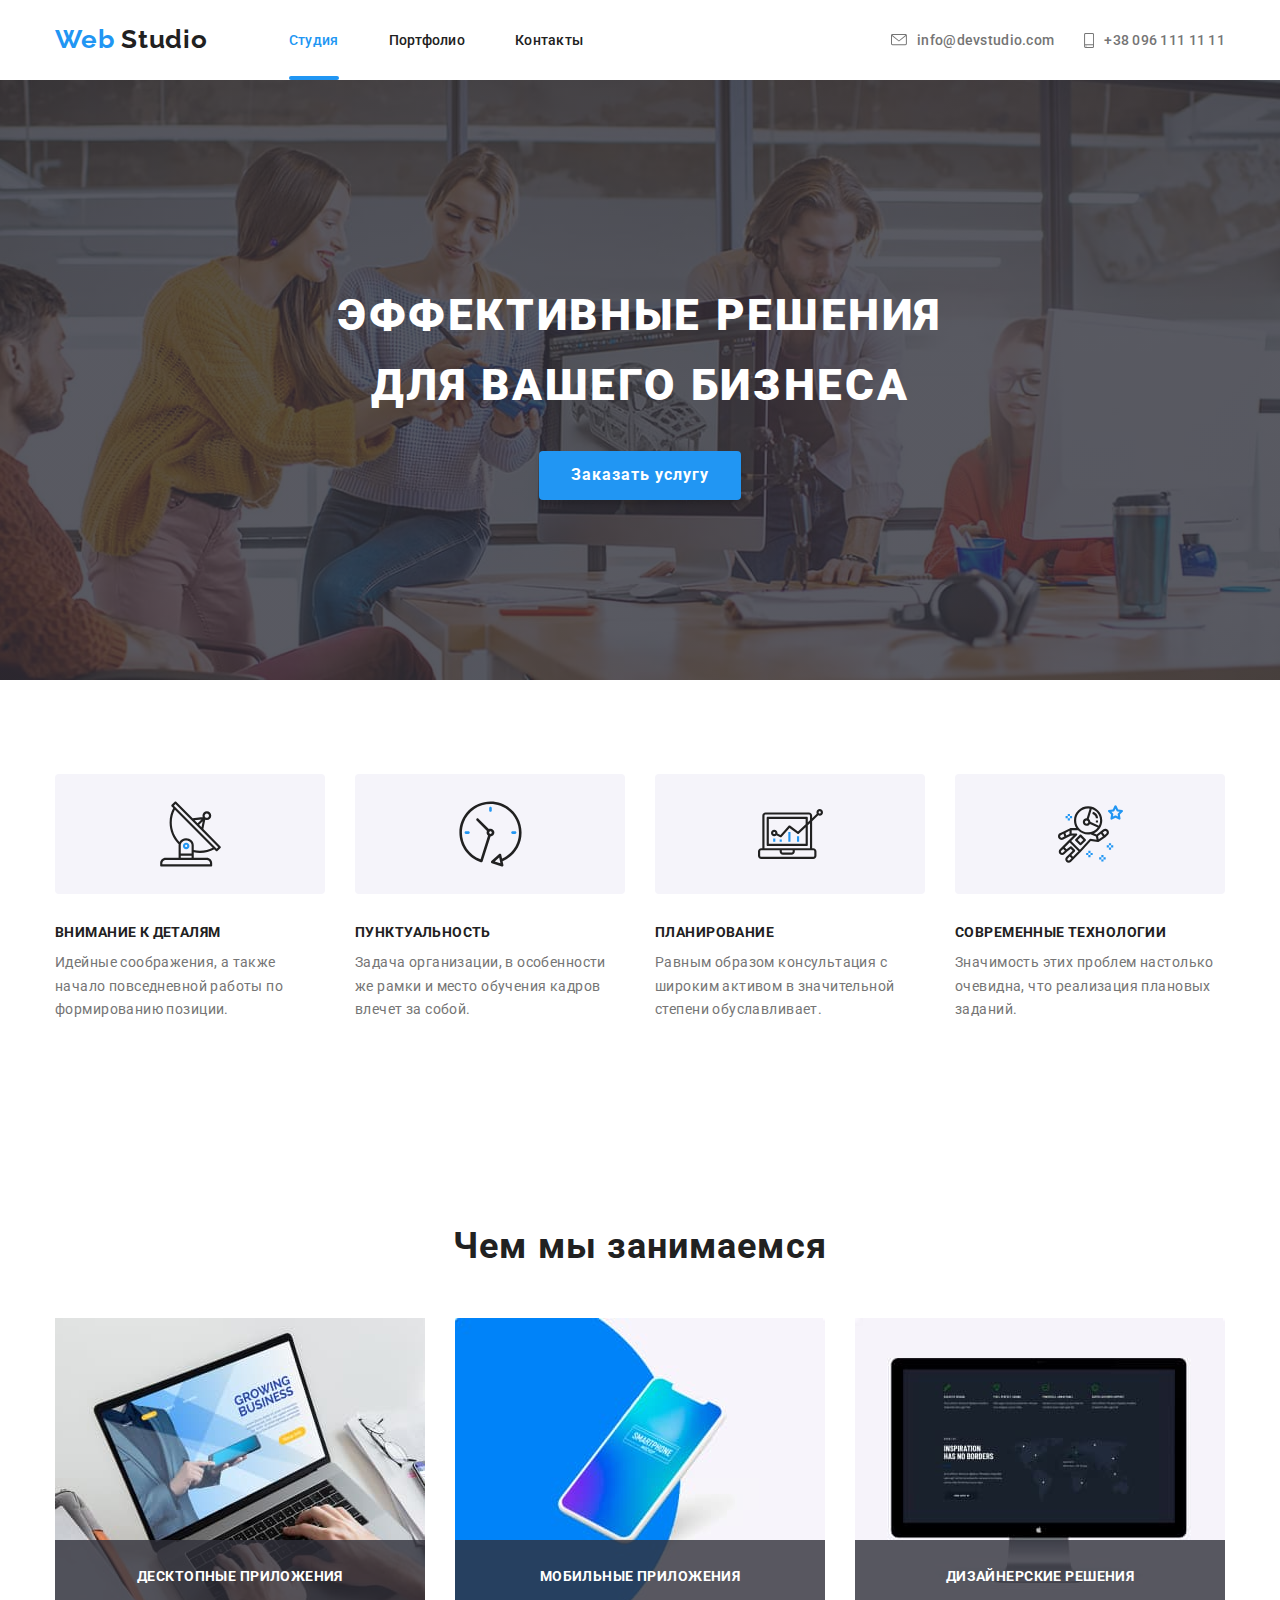
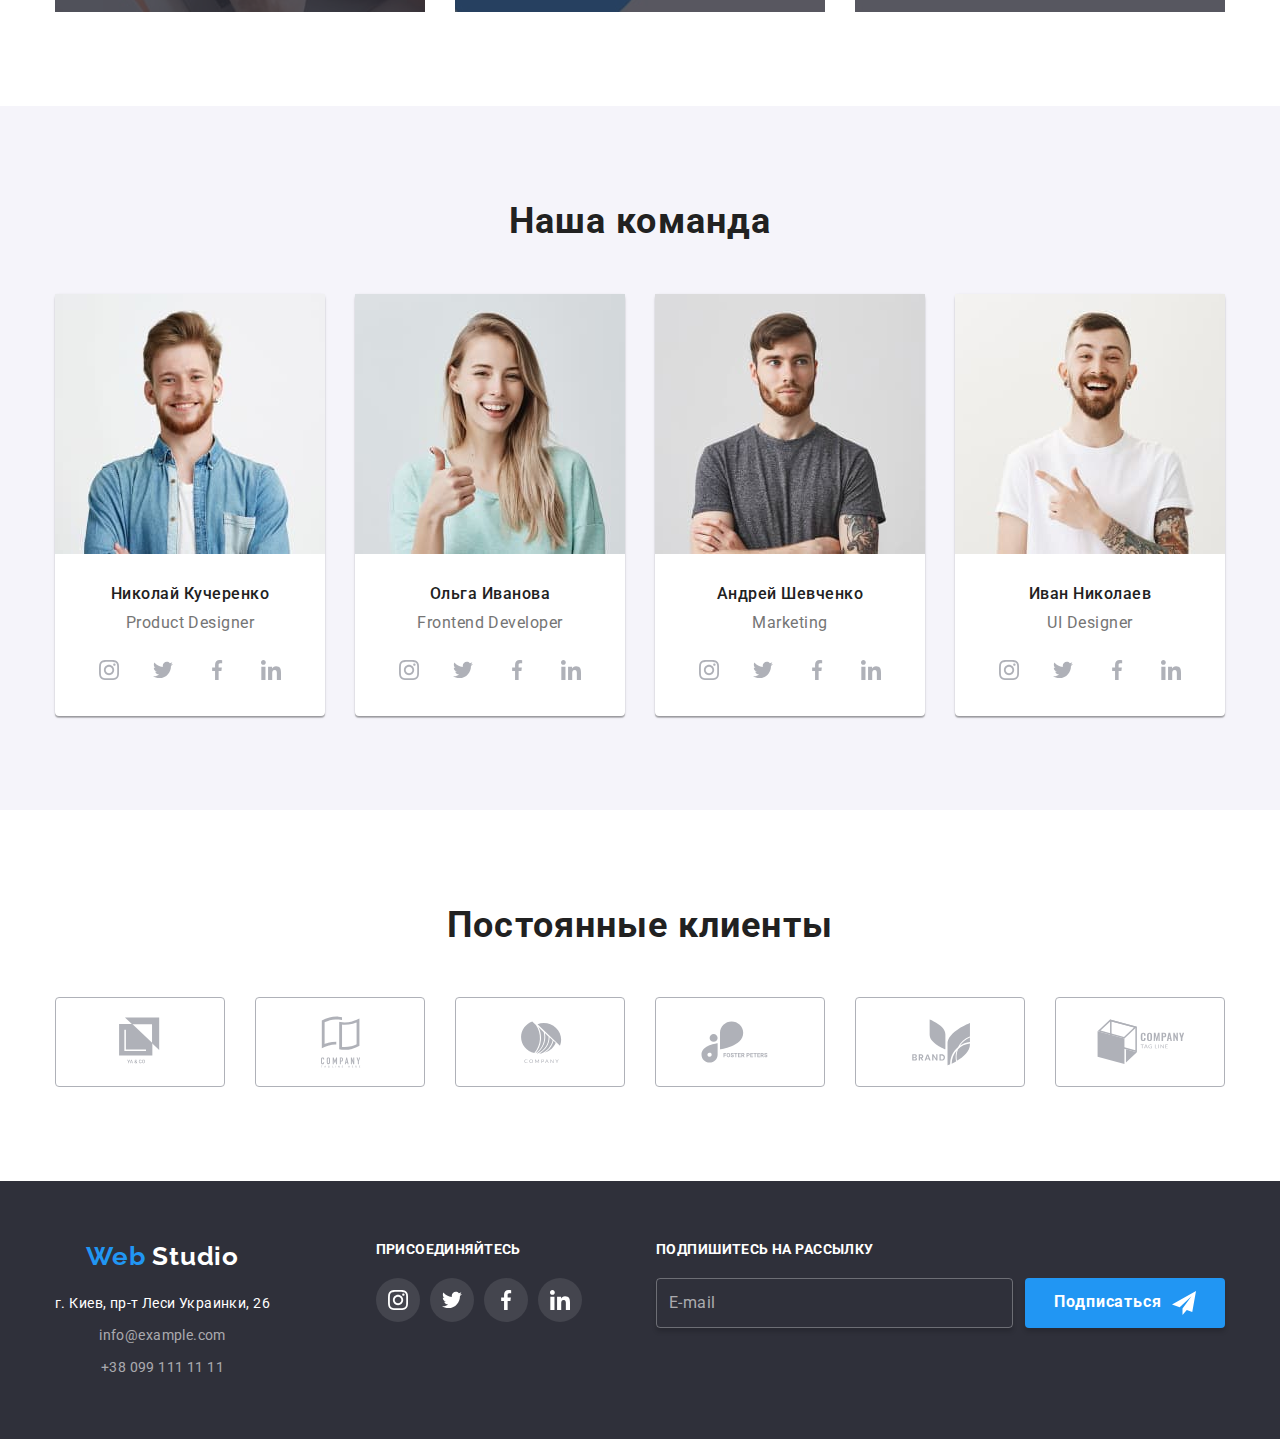
==== commit 9b2632b0: "retina images" ====
--- a/index.html
+++ b/index.html
@@ -174,19 +174,24 @@
                 <ul>
                     <li>
                         <div class="small-container">
-                            <img src="./images/personal-computer.jpg" alt="Приложение для ПК" width="370" height="294">
+                            <img srcset="./images/personal-computer.jpg 1x,
+                            ./images/personal-computer@2x.jpg 2x" src="./images/personal-computer.jpg"
+                                alt="Приложение для ПК" width="370" height="294">
                             <p class="heading-type white">Десктопные приложения</p>
                         </div>
                     </li>
                     <li>
                         <div class="small-container">
-                            <img src="./images/mobile.jpg" alt="Приложение для телефона" width="370" height="294">
+                            <img srcset="./images/mobile.jpg 1x,
+                            ./images/mobile@2x.jpg 2x" src="./images/mobile.jpg" alt="Приложение для телефона"
+                                width="370" height="294">
                             <p class="heading-type white">Мобильные приложения</p>
                         </div>
                     </li>
                     <li>
                         <div class="small-container">
-                            <img src="./images/app.jpg" alt="Дизайн" width="370" height="294">
+                            <img srcset="./images/app.jpg 1x,
+                            ./images/app@2x.jpg 2x" src="./images/app.jpg" alt="Дизайн" width="370" height="294">
                             <p class="heading-type white">Дизайнерские решения</p>
                         </div>
                     </li>
--- a/css/main.min.css
+++ b/css/main.min.css
@@ -1,2 +1,2 @@
-.main-banner h1,.heading-type,.section-heading{margin-top:0;margin-bottom:0}.site-navigation,.our-contacts,.propose-items,.goals ul,.social-links,.command-list,.clients ul,.footer-social li,.nav-button,.filters ul,.example{margin-top:0;margin-bottom:0;list-style-type:none;-webkit-padding-start:0;padding-inline-start:0;text-decoration:none}.menu-button,.button,.main-banner .to-order,.subscription button,.modal-submit,.nav-button{display:-webkit-inline-box;display:-ms-inline-flexbox;display:inline-flex;border:none;margin:0;padding:0;cursor:pointer;background-color:transparent}.main-banner .to-order,.subscription button,.modal-submit{font-family:"Roboto",sans-serif;font-weight:700;font-size:16px;line-height:1.8;letter-spacing:0.06em}.logo,.site-navigation a,.social-links a,.policy-field a,.example>a{text-decoration:none;cursor:pointer}header,.first-section,.goals,.clients,.projects,footer{margin-left:auto;margin-right:auto;padding-left:15px;padding-right:15px}.section-heading,.heading-type,.footer-links,.modal-text{font-family:"Roboto",sans-serif;font-weight:700;font-size:14px;line-height:1.2;letter-spacing:0.03em;margin-top:0;margin-bottom:0}.secion-text,address p{font-family:"Roboto",sans-serif;font-size:14px;font-weight:400;line-height:1.7;letter-spacing:0.03em}.visually-hidden,.checkbox{position:absolute;width:1px;height:1px;margin:-1px;padding:0;overflow:hidden;border:0;clip:rect(0 0 0 0)}body{margin:0;padding:0}header{position:relative}@media screen and (min-width: 480px){header{width:480px;padding-right:15px;padding-left:15px}}@media screen and (min-width: 768px){header{width:768px}}@media screen and (min-width: 1200px){header{width:100%;padding-left:0;padding-right:0}}@media screen and (min-width: 1200px){.container{width:1200px;margin-left:auto;margin-right:auto;padding-left:15px;padding-right:15px}}@media screen and (min-width: 480px){.main-banner{width:480px}}@media screen and (min-width: 768px){.main-banner{width:768px}}@media screen and (min-width: 1200px){.main-banner{width:100%;margin-left:auto;margin-right:auto}}.first-section{padding-top:60px;padding-bottom:60px}@media screen and (min-width: 480px){.first-section{width:480px;padding-right:15px;padding-left:15px}}@media screen and (min-width: 768px){.first-section{width:768px}}@media screen and (min-width: 1200px){.first-section{width:100%;padding-left:0;padding-right:0}}@media screen and (min-width: 1200px){.first-section{padding-top:94px;padding-bottom:94px}}@media screen and (max-width: 1199px){.goals{display:none}}.third-section{margin-left:auto;margin-right:auto;padding-top:60px;padding-bottom:60px;background-color:#F5F4FA}@media screen and (min-width: 480px){.third-section{width:480px;padding-right:15px;padding-left:15px}}@media screen and (min-width: 768px){.third-section{width:768px}}@media screen and (min-width: 1200px){.third-section{width:100%;padding-left:0;padding-right:0}}@media screen and (min-width: 1200px){.third-section{width:100%;padding-top:94px;padding-bottom:94px}}.clients{padding-top:60px;padding-bottom:60px}.clients h2{margin-bottom:50px}@media screen and (min-width: 480px){.clients{width:480px;padding-right:15px;padding-left:15px}}@media screen and (min-width: 768px){.clients{width:768px}}@media screen and (min-width: 1200px){.clients{width:100%;padding-left:0;padding-right:0}}@media screen and (min-width: 1200px){.clients{padding-top:94px;padding-bottom:94px}}@media screen and (min-width: 480px){.projects{width:480px;padding-right:15px;padding-left:15px}}@media screen and (min-width: 768px){.projects{width:768px}}@media screen and (min-width: 1200px){.projects{width:100%;padding-left:0;padding-right:0}}@media screen and (min-width: 480px){footer{width:480px;padding-right:15px;padding-left:15px}}@media screen and (min-width: 768px){footer{width:768px}}@media screen and (min-width: 1200px){footer{width:100%;padding-left:0;padding-right:0}}.portfolio-h{margin:0 auto;border-bottom:1px solid #ECECEC}@media screen and (min-width: 480px){.portfolio-h{width:480px;padding-right:15px;padding-left:15px}}@media screen and (min-width: 768px){.portfolio-h{width:768px}}@media screen and (min-width: 1200px){.portfolio-h{width:100%;padding-left:0;padding-right:0}}img{display:block;max-width:100%;height:auto}.logo{display:inline-block;font-family:'Raleway', sans-serif;font-size:24px;line-height:1.2;font-weight:700;letter-spacing:0.03em;color:#212121}@media screen and (min-width: 480px){.logo{padding-top:16px;padding-bottom:16px}}@media screen and (min-width: 768px){.logo{padding-top:26px;padding-bottom:26px;margin-right:81px}}@media screen and (min-width: 1200px){.logo{padding-top:24px;padding-bottom:24px;margin-left:0;font-size:26px}}.logo span{color:#2196F3}.menu-button{color:#212121}@media screen and (min-width: 768px){.menu-button{display:none}}.menu-button .close-menu{display:none;fill:currentColor}.menu-button .close-menu:hover,.menu-button .close-menu:focus{fill:#2196F3}.menu-button .open-menu{fill:currentColor}.menu-button .open-menu:hover,.menu-button .open-menu:focus{fill:#2196F3}.menu-button.is-open .close-menu{display:block}.menu-button.is-open .open-menu{display:none}.container-nav{display:-webkit-box;display:-ms-flexbox;display:flex;-webkit-box-align:center;-ms-flex-align:center;align-items:center;-ms-flex-preferred-size:100%;flex-basis:100%}@media screen and (max-width: 767px){.container-nav{-webkit-box-pack:justify;-ms-flex-pack:justify;justify-content:space-between}}@media screen and (max-width: 767px){.menu-navigation{display:none;position:absolute;top:100%;left:0;right:0;text-align:center;padding-bottom:60px;padding-top:60px;z-index:10;background:#FFFFFF;-webkit-box-shadow:0px 1px 3px rgba(0,0,0,0.16),0px 2px 4px rgba(0,0,0,0.08),0px 4px 8px rgba(0,0,0,0.04);box-shadow:0px 1px 3px rgba(0,0,0,0.16),0px 2px 4px rgba(0,0,0,0.08),0px 4px 8px rgba(0,0,0,0.04)}}@media screen and (min-width: 768px){.menu-navigation{display:-webkit-box;display:-ms-flexbox;display:flex;-webkit-box-align:center;-ms-flex-align:center;align-items:center;-webkit-box-pack:justify;-ms-flex-pack:justify;justify-content:space-between;-webkit-box-flex:3;-ms-flex-positive:3;flex-grow:3}}.menu-navigation.is-open{display:block}.site-navigation{-webkit-transition:color 250ms cubic-bezier(0.4, 0, 0.2, 1);transition:color 250ms cubic-bezier(0.4, 0, 0.2, 1)}.site-navigation:hover,.site-navigation:focus,.site-navigation:active{color:#2196F3}.site-navigation a{color:#212121;padding:0;-webkit-box-flex:3;-ms-flex-positive:3;flex-grow:3}@media screen and (min-width: 480px){.site-navigation{font-family:"Roboto",sans-serif;font-weight:500;font-size:18px;line-height:1.2;letter-spacing:0.02em}}@media screen and (max-width: 767px){.site-navigation{margin-bottom:60px}}@media screen and (min-width: 768px){.site-navigation{display:-webkit-box;display:-ms-flexbox;display:flex;font-size:14px}.site-navigation li:not(:last-child){margin-right:50px}.site-navigation a{padding-top:32px;padding-bottom:32px}}.our-contacts{color:#757575;font-family:"Roboto",sans-serif;font-weight:500;font-size:18px;line-height:1.2;letter-spacing:0.02em}@media screen and (min-width: 768px){.our-contacts{display:-webkit-box;display:-ms-flexbox;display:flex;-webkit-box-orient:vertical;-webkit-box-direction:normal;-ms-flex-direction:column;flex-direction:column;-webkit-box-align:start;-ms-flex-align:start;align-items:flex-start;font-size:12px}}@media screen and (max-width: 1199px){.our-contacts li+li{margin-top:10px}}@media screen and (min-width: 1200px){.our-contacts{font-size:14px;-webkit-box-orient:horizontal;-webkit-box-direction:normal;-ms-flex-direction:row;flex-direction:row}.our-contacts li+li{margin-left:30px}}.main-navigation.active{color:#2196F3;position:relative}.main-navigation.active::after{content:"";display:block;width:100%;height:4px;background:#2196F3;border-radius:2px;position:absolute}@media screen and (max-width: 767px){.main-navigation.active::after{left:50%;top:26px;-webkit-transform:translateX(-50%);transform:translateX(-50%)}}@media screen and (min-width: 768px){.main-navigation.active::after{bottom:0}}@media screen and (max-width: 767px){.menu-navigation li:not(:last-child){margin-bottom:40px}}.button{display:-webkit-box;display:-ms-flexbox;display:flex;-webkit-box-align:center;-ms-flex-align:center;align-items:center;-webkit-box-pack:center;-ms-flex-pack:center;justify-content:center;-webkit-transition:color 250ms cubic-bezier(0.4, 0, 0.2, 1);transition:color 250ms cubic-bezier(0.4, 0, 0.2, 1)}.button:hover{color:#2196F3}.button-icon{margin-right:10px;fill:currentColor}.main-banner{height:400px;margin-left:auto;margin-right:auto;background-image:-webkit-gradient(linear, left top, right top, from(rgba(47,48,58,0.8)), to(rgba(47,48,58,0.8))),url(../images/mobile-img.jpg);background-image:linear-gradient(to right, rgba(47,48,58,0.8), rgba(47,48,58,0.8)),url(../images/mobile-img.jpg);background-color:darkgray;background-repeat:no-repeat;background-size:cover;background-position:center;font-family:"Roboto",sans-serif;text-align:center;padding-top:118px}@media screen and (-webkit-min-device-pixel-ratio: 2), screen and (min-resolution: 2dppx){.main-banner{background-image:-webkit-gradient(linear, left top, right top, from(rgba(47,48,58,0.8)), to(rgba(47,48,58,0.8))),url(../images/mobile-2x-img.jpg);background-image:linear-gradient(to right, rgba(47,48,58,0.8), rgba(47,48,58,0.8)),url(../images/mobile-2x-img.jpg)}}@media screen and (min-width: 576px){.main-banner{background-image:-webkit-gradient(linear, left top, right top, from(rgba(47,48,58,0.8)), to(rgba(47,48,58,0.8))),url(../images/tablet-img.jpg);background-image:linear-gradient(to right, rgba(47,48,58,0.8), rgba(47,48,58,0.8)),url(../images/tablet-img.jpg)}}@media screen and (min-width: 576px) and (-webkit-min-device-pixel-ratio: 2), screen and (min-width: 576px) and (min-resolution: 2dppx){.main-banner{background-image:-webkit-gradient(linear, left top, right top, from(rgba(47,48,58,0.8)), to(rgba(47,48,58,0.8))),url(../images/tablet-2x-img.jpg);background-image:linear-gradient(to right, rgba(47,48,58,0.8), rgba(47,48,58,0.8)),url(../images/tablet-2x-img.jpg)}}@media screen and (min-width: 576px) and (min-width: 960px){.main-banner{max-width:1600px;height:600px;padding-top:200px;background-image:-webkit-gradient(linear, left top, right top, from(rgba(47,48,58,0.8)), to(rgba(47,48,58,0.8))),url(../images/desktop.jpg);background-image:linear-gradient(to right, rgba(47,48,58,0.8), rgba(47,48,58,0.8)),url(../images/desktop.jpg)}}@media screen and (min-width: 576px) and (min-width: 960px) and (-webkit-min-device-pixel-ratio: 2), screen and (min-width: 576px) and (min-width: 960px) and (min-resolution: 2dppx){.main-banner{background-image:-webkit-gradient(linear, left top, right top, from(rgba(47,48,58,0.8)), to(rgba(47,48,58,0.8))),url(../images/desktop-2x.jpg);background-image:linear-gradient(to right, rgba(47,48,58,0.8), rgba(47,48,58,0.8)),url(../images/desktop-2x.jpg)}}.main-banner h1{margin:0 auto;color:#fff;font-weight:900;font-size:26px;line-height:1.3;letter-spacing:0.06em;text-transform:uppercase}@media screen and (min-width: 480px){.main-banner h1{width:360px}}@media screen and (min-width: 1200px){.main-banner h1{font-size:44px;width:646px}}.main-banner .to-order{display:inline-block;padding:10px 32px;border-radius:4px;margin-top:30px;color:#fff;background-color:#2196F3;-webkit-box-shadow:0px 4px 4px rgba(0,0,0,0.15);box-shadow:0px 4px 4px rgba(0,0,0,0.15);border:none}.heading-type{color:#212121;text-align:center;text-transform:uppercase}@media screen and (min-width: 768px){.heading-type{text-align:start}}.propose-items{list-style-type:none;padding-left:0}@media screen and (max-width: 767px){.propose-items{margin-bottom:30px}}@media screen and (min-width: 768px){.propose-items{display:-webkit-box;display:-ms-flexbox;display:flex;-ms-flex-wrap:wrap;flex-wrap:wrap;margin:-15px}}@media screen and (min-width: 768px){.list-item{width:calc((100% - 4 * 15px) / 2);margin:15px}}@media screen and (min-width: 1200px){.list-item{width:calc((100% - 8 * 15px) / 4)}}.propose-icon{display:-webkit-box;display:-ms-flexbox;display:flex;-webkit-box-pack:center;-ms-flex-pack:center;justify-content:center;-webkit-box-align:center;-ms-flex-align:center;align-items:center;height:120px;border-radius:4px;margin-bottom:30px;background-color:#F5F4FA}.section-heading{color:#212121;text-align:center;margin-bottom:10px}.secion-text{color:#757575;text-align:start}.goals{padding-top:94px;padding-bottom:94px;padding-right:0;padding-left:0}.goals ul{display:-webkit-box;display:-ms-flexbox;display:flex;margin-top:50px}.white{display:inline-block;min-width:370px;padding:28px 15px;text-align:center;color:#fff;background:rgba(47,48,58,0.8)}.goals li+li{margin-left:30px}.small-container{position:relative}.small-container p{position:absolute;bottom:0}.section-heading{font-family:"Roboto",sans-serif;font-weight:700;font-size:28px;line-height:1.2;letter-spacing:0.03em;color:#212121;margin-bottom:30px}.our-comand h3,p{font-family:"Roboto",sans-serif;font-size:16px;font-weight:500;line-height:1.2;letter-spacing:0.03em;text-align:center}.social-links{display:-webkit-box;display:-ms-flexbox;display:flex;-webkit-box-pack:center;-ms-flex-pack:center;justify-content:center}.social-links li+li{margin-left:10px}.social-links a{display:-webkit-inline-box;display:-ms-inline-flexbox;display:inline-flex;-webkit-box-pack:center;-ms-flex-pack:center;justify-content:center;-webkit-box-align:center;-ms-flex-align:center;align-items:center;width:44px;height:44px;border-radius:50%;color:#AFB1B8;-webkit-transition:background-color 250ms cubic-bezier(0.4, 0, 0.2, 1),color 250ms cubic-bezier(0.4, 0, 0.2, 1);transition:background-color 250ms cubic-bezier(0.4, 0, 0.2, 1),color 250ms cubic-bezier(0.4, 0, 0.2, 1)}.social-links a:hover,.social-links a:focus{background-color:#2196F3;color:#fff}.social{fill:currentColor}@media screen and (min-width: 768px){.command-list{display:-webkit-box;display:-ms-flexbox;display:flex;-ms-flex-wrap:wrap;flex-wrap:wrap;margin:-15px;-ms-flex-pack:distribute;justify-content:space-around}}.our-comand{width:100%;background-color:#FFFFFF;border-radius:4px;padding-bottom:37px;-webkit-box-shadow:0px 2px 1px rgba(0,0,0,0.2),0px 1px 1px rgba(0,0,0,0.14),0px 1px 3px rgba(0,0,0,0.12);box-shadow:0px 2px 1px rgba(0,0,0,0.2),0px 1px 1px rgba(0,0,0,0.14),0px 1px 3px rgba(0,0,0,0.12)}@media screen and (max-width: 767px){.our-comand:not(:last-child){margin-bottom:30px}}@media screen and (min-width: 768px){.our-comand{width:calc((100% - 4 * 15px) / 2);margin:15px;height:422px}}@media screen and (min-width: 1200px){.our-comand{width:calc((100% - 8 * 15px) / 4)}}.our-comand h3{margin-top:30px;margin-bottom:10px;color:#212121}.our-comand p{font-weight:400;color:#757575;margin-top:0;margin-bottom:16px}.thumb{height:320px}.thumb img{display:block;height:100%;width:100%;-o-object-fit:cover;object-fit:cover;-o-object-position:top;object-position:top}@media screen and (min-width: 768px){.thumb{width:354px;height:260px}}@media screen and (min-width: 1200px){.thumb{width:270px;height:260px}}@media screen and (min-width: 480px){.clients ul{display:-webkit-box;display:-ms-flexbox;display:flex;-ms-flex-wrap:wrap;flex-wrap:wrap;margin:-15px}}@media screen and (min-width: 1200px){.clients ul{-ms-flex-wrap:nowrap;flex-wrap:nowrap}}.client-item{margin:0 auto;height:90px;border:1px solid #AFB1B8;border-radius:4px;-webkit-transition:border 250ms cubic-bezier(0.4, 0, 0.2, 1);transition:border 250ms cubic-bezier(0.4, 0, 0.2, 1)}.client-item:hover{border:1px solid #2196F3}@media screen and (min-width: 480px){.client-item{width:calc((100% - 4 * 15px) / 2);margin:15px}}@media screen and (min-width: 768px){.client-item{width:calc((100% - 6 * 15px) / 3);margin:15px}}@media screen and (max-width: 479px){.client-item:not(:last-child){margin-bottom:30px}}.client-item a{color:#AFB1B8;width:calc(100% / 2);-webkit-transition:color 250ms cubic-bezier(0.4, 0, 0.2, 1);transition:color 250ms cubic-bezier(0.4, 0, 0.2, 1)}.client-item a:hover,.client-item a:focus{color:#2196F3}.client-logo{width:100%;height:100%;fill:currentColor}footer{background-color:#2F303A;padding-top:60px;padding-bottom:60px}@media screen and (max-width: 1199px){footer{padding-left:15px;padding-right:15px}}@media screen and (min-width: 1200px){footer .container{display:-webkit-box;display:-ms-flexbox;display:flex;-webkit-box-pack:justify;-ms-flex-pack:justify;justify-content:space-between}}.footer-logo{display:block;color:#fff;padding:0;text-align:center;margin:0}@media screen and (min-width: 768px){.footer-content{display:-webkit-box;display:-ms-flexbox;display:flex;-ms-flex-pack:distribute;justify-content:space-around}}@media screen and (min-width: 1200px){.footer-content{width:40%;-webkit-box-pack:justify;-ms-flex-pack:justify;justify-content:space-between}}address p{margin-top:20px;margin-bottom:8px;color:#fff;font-style:normal}address p:nth-child(3){margin-bottom:0}address span{color:rgba(255,255,255,0.6)}@media screen and (max-width: 767px){.sosial-links,.footer-form{margin-top:60px}}.footer-links{color:#fff;text-transform:uppercase}@media screen and (min-width: 1200px){.footer-links{text-align:start}}.footer-social{display:-webkit-box;display:-ms-flexbox;display:flex;padding-left:0;-webkit-box-pack:center;-ms-flex-pack:center;justify-content:center}.footer-social li+li{margin-left:10px}.footer-social a{display:-webkit-inline-box;display:-ms-inline-flexbox;display:inline-flex;-webkit-box-pack:center;-ms-flex-pack:center;justify-content:center;-webkit-box-align:center;-ms-flex-align:center;align-items:center;width:44px;height:44px;border-radius:50%;color:#fff;background-color:rgba(255,255,255,0.1);-webkit-transition:background-color 250ms cubic-bezier(0.4, 0, 0.2, 1);transition:background-color 250ms cubic-bezier(0.4, 0, 0.2, 1)}.footer-social a:hover,.footer-social a:focus{background-color:#2196F3}@media screen and (max-width: 1199px){.footer-form{margin-top:60px}}.subscription{display:-webkit-box;display:-ms-flexbox;display:flex;-webkit-box-orient:vertical;-webkit-box-direction:normal;-ms-flex-direction:column;flex-direction:column;-webkit-box-align:center;-ms-flex-align:center;align-items:center;margin-top:20px}.subscription button{margin-top:20px;display:-webkit-box;display:-ms-flexbox;display:flex;-webkit-box-align:center;-ms-flex-align:center;align-items:center;-webkit-box-pack:center;-ms-flex-pack:center;justify-content:center;width:200px;height:50px;-webkit-box-shadow:0px 4px 4px rgba(0,0,0,0.15);box-shadow:0px 4px 4px rgba(0,0,0,0.15);background-color:#2196F3;color:#fff;border-radius:4px;border:none}@media screen and (min-width: 1200px){.subscription button{margin-top:0;margin-left:12px}}@media screen and (min-width: 1200px){.subscription{-webkit-box-orient:horizontal;-webkit-box-direction:normal;-ms-flex-direction:row;flex-direction:row;-webkit-box-align:center;-ms-flex-align:center;align-items:center}}.subscription>input{-webkit-box-sizing:border-box;box-sizing:border-box;display:inline-block;height:50px;padding:18px 12px;background:transparent;border:1px solid rgba(255,255,255,0.3);border-radius:4px;-webkit-box-shadow:0px 4px 4px rgba(0,0,0,0.15);box-shadow:0px 4px 4px rgba(0,0,0,0.15)}@media screen and (max-width: 767px){.subscription>input{width:100%}}@media screen and (min-width: 768px){.subscription>input{width:450px}}.subscription>input::-webkit-input-placeholder{font-family:Roboto;font-weight:400;font-size:16px;line-height:1.8;-webkit-box-align:center;align-items:center;letter-spacing:0.03em;color:rgba(255,255,255,0.6)}.subscription>input:-ms-input-placeholder{font-family:Roboto;font-weight:400;font-size:16px;line-height:1.8;-ms-flex-align:center;align-items:center;letter-spacing:0.03em;color:rgba(255,255,255,0.6)}.subscription>input::-ms-input-placeholder{font-family:Roboto;font-weight:400;font-size:16px;line-height:1.8;-ms-flex-align:center;align-items:center;letter-spacing:0.03em;color:rgba(255,255,255,0.6)}.subscription>input::placeholder{font-family:Roboto;font-weight:400;font-size:16px;line-height:1.8;-webkit-box-align:center;-ms-flex-align:center;align-items:center;letter-spacing:0.03em;color:rgba(255,255,255,0.6)}.subscription>input:focus,.subscription>input:not(:placeholder-shown){background-color:transparent;color:rgba(255,255,255,0.6);font-size:16px;font-family:Roboto;font-weight:400;line-height:1.8;letter-spacing:0.03em}.send{margin-left:10px}.backdrop{position:fixed;background-color:rgba(0,0,0,0.2);top:0;bottom:0;left:0;right:0;z-index:10;-webkit-transition:opacity 250ms cubic-bezier(0.4, 0, 0.2, 1);transition:opacity 250ms cubic-bezier(0.4, 0, 0.2, 1);overflow-y:scroll}.modal{background-color:#ffffff;padding:40px;-webkit-box-shadow:0px 2px 1px rgba(0,0,0,0.2),0px 1px 1px rgba(0,0,0,0.14),0px 1px 3px rgba(0,0,0,0.12);box-shadow:0px 2px 1px rgba(0,0,0,0.2),0px 1px 1px rgba(0,0,0,0.14),0px 1px 3px rgba(0,0,0,0.12);border-radius:4px;font-family:"Roboto",sans-serif}@media screen and (min-width: 480px){.modal{width:450px;height:609px;position:absolute;top:50%;left:50%;-webkit-transform:translate(-50%, -25%);transform:translate(-50%, -25%)}}@media screen and (min-width: 768px){.modal{-webkit-transform:translate(-50%, -50%);transform:translate(-50%, -50%)}}.is-hidden{opacity:0;pointer-events:none}.modal-button{display:-webkit-box;display:-ms-flexbox;display:flex;-webkit-box-align:center;-ms-flex-align:center;align-items:center;-webkit-box-pack:center;-ms-flex-pack:center;justify-content:center;position:absolute;top:8px;right:8px;width:36px;height:36px;border-radius:50%;border:none;background:#ffffff;-webkit-box-shadow:0px 2px 1px rgba(0,0,0,0.2),0px 1px 1px rgba(0,0,0,0.14),0px 1px 3px rgba(0,0,0,0.12);box-shadow:0px 2px 1px rgba(0,0,0,0.2),0px 1px 1px rgba(0,0,0,0.14),0px 1px 3px rgba(0,0,0,0.12);cursor:pointer}.modal-button:hover,.modal-button:focus{fill:#2196F3}.call{display:inline-block;margin-bottom:30px;font-family:"Roboto",sans-serif;font-weight:700;font-size:20px;line-height:1.1;text-align:center;letter-spacing:0.03em}.form-field{height:40px;position:relative;margin-bottom:28px;color:#212121;cursor:pointer}.form-field input{display:block;width:100%;height:40px;border:1px solid rgba(33,33,33,0.2);-webkit-box-sizing:border-box;box-sizing:border-box;border-radius:4px;padding-left:42px;font-family:"Roboto",sans-serif;font-weight:400;line-height:1.1;letter-spacing:0.01em}.person{position:absolute;top:50%;left:19px;-webkit-transform:translateY(-50%);transform:translateY(-50%);fill:currentColor}.text-field{position:absolute;top:50%;left:42px;-webkit-transform:translateY(-50%);transform:translateY(-50%);color:#757575;font-family:"Roboto",sans-serif;font-size:14px;font-weight:400;line-height:1.1;-webkit-transition:-webkit-transform 250ms cubic-bezier(0.4, 0, 0.2, 1);transition:-webkit-transform 250ms cubic-bezier(0.4, 0, 0.2, 1);transition:transform 250ms cubic-bezier(0.4, 0, 0.2, 1);transition:transform 250ms cubic-bezier(0.4, 0, 0.2, 1), -webkit-transform 250ms cubic-bezier(0.4, 0, 0.2, 1)}.modal-text{display:inline-block;margin-left:12px;color:#757575}.policy-field a{color:#2196F3}textarea{resize:none;width:100%;height:120px;border:1px solid rgba(33,33,33,0.2);padding:12px 16px}.form-comment{height:120px;position:relative;margin-bottom:20px}.form-comment label{top:12px;left:16px;-webkit-transform:translate(0);transform:translate(0);color:#757575;font-family:"Roboto",sans-serif;font-size:14px;font-weight:400;line-height:1.1}.modal-submit{margin-top:30px;margin-left:50%;-webkit-transform:translateX(-50%);transform:translateX(-50%);display:-webkit-box;display:-ms-flexbox;display:flex;-webkit-box-align:center;-ms-flex-align:center;align-items:center;-webkit-box-pack:center;-ms-flex-pack:center;justify-content:center;cursor:pointer;width:200px;height:50px;border:none;background:#2196F3;-webkit-box-shadow:0px 4px 4px rgba(0,0,0,0.15);box-shadow:0px 4px 4px rgba(0,0,0,0.15);border-radius:4px;color:#fff}.form-input:focus+label,.form-input:not(:placeholder-shown)+label{-webkit-transform:translateY(-38px) translateX(-22px);transform:translateY(-38px) translateX(-22px);color:#2196F3}.form-input:focus,.comment:focus{outline:none;border:1px solid #2196F3;color:#757575}.form-input:focus ~ .person,.form-input:not(:placeholder-shown) ~ .person{fill:#2196F3}.comment:focus+.text-field,.comment:not(:placeholder-shown)+.text-field{-webkit-transform:translateY(-32px);transform:translateY(-32px);color:#2196F3}.form-input:not(:focus),.comment:not(:focus){color:#757575}.policy-field{color:#757575;font-family:"Roboto",sans-serif;font-weight:400;font-size:14px;line-height:1.7}.policy-field a{color:#2196F3;border-bottom:1px solid #2196F3}.policy-icon{display:inline-block;width:15px;height:15px;border:2px solid #212121;border-radius:4px;margin-right:10px}.checkbox:checked+.policy-icon{background-color:#2196F3;background-image:url(../images/icon-check.svg);background-origin:border-box;border:2px solid #2196F3}.projects{padding-top:60px;padding-bottom:60px}.nav-button{padding:6px 22px;color:#212121;background-color:#F5F4FA;border:none;border-radius:4px;font-family:"Roboto",sans-serif;font-size:16px;font-weight:500;line-height:1.6;letter-spacing:0.03em;-webkit-transition:color 250ms cubic-bezier(0.4, 0, 0.2, 1),background-color 250ms cubic-bezier(0.4, 0, 0.2, 1),-webkit-box-shadow 250ms cubic-bezier(0.4, 0, 0.2, 1);transition:color 250ms cubic-bezier(0.4, 0, 0.2, 1),background-color 250ms cubic-bezier(0.4, 0, 0.2, 1),-webkit-box-shadow 250ms cubic-bezier(0.4, 0, 0.2, 1);transition:color 250ms cubic-bezier(0.4, 0, 0.2, 1),background-color 250ms cubic-bezier(0.4, 0, 0.2, 1),box-shadow 250ms cubic-bezier(0.4, 0, 0.2, 1);transition:color 250ms cubic-bezier(0.4, 0, 0.2, 1),background-color 250ms cubic-bezier(0.4, 0, 0.2, 1),box-shadow 250ms cubic-bezier(0.4, 0, 0.2, 1),-webkit-box-shadow 250ms cubic-bezier(0.4, 0, 0.2, 1)}.nav-button:hover,.nav-button:focus{color:#fff;background-color:#2196F3;-webkit-box-shadow:0px 2px 2px rgba(0,0,0,0.12),0px 1px 2px rgba(0,0,0,0.08),0px 3px 1px rgba(0,0,0,0.1);box-shadow:0px 2px 2px rgba(0,0,0,0.12),0px 1px 2px rgba(0,0,0,0.08),0px 3px 1px rgba(0,0,0,0.1)}.projects-title{margin-left:22px;margin-right:22px;margin-top:20px;margin-bottom:4px;color:#212121;font-family:"Roboto",sans-serif;font-weight:700;font-size:18px;line-height:2;letter-spacing:0.06em}.projects-type{margin-left:24px;margin-right:24px;margin-top:0;margin-bottom:20px;color:#757575;font-family:"Roboto",sans-serif;font-size:16px;line-height:1.8;letter-spacing:0.03em;text-align:start}.projects-container{position:relative;overflow:hidden;width:100%;height:294px}.project-overlay{position:absolute;top:0;left:0;right:0;bottom:0;padding:63px 20px;background-color:rgba(33,150,243,0.9);-webkit-transform:translateY(404px);transform:translateY(404px);-webkit-transition:-webkit-transform 250ms cubic-bezier(0.4, 0, 0.2, 1);transition:-webkit-transform 250ms cubic-bezier(0.4, 0, 0.2, 1);transition:transform 250ms cubic-bezier(0.4, 0, 0.2, 1);transition:transform 250ms cubic-bezier(0.4, 0, 0.2, 1), -webkit-transform 250ms cubic-bezier(0.4, 0, 0.2, 1)}.example:hover .project-overlay,.example:focus .project-overlay{-webkit-transform:translateY(0);transform:translateY(0)}.projects-text{color:#fff;font-family:"Roboto",sans-serif;font-size:18px;font-weight:400;line-height:1.5;letter-spacing:0.03em}.filters{margin-bottom:50px}.filters ul{display:-webkit-box;display:-ms-flexbox;display:flex;-ms-flex-wrap:wrap;flex-wrap:wrap;margin-bottom:-15px}@media screen and (max-width: 767px){.filters ul li{margin-bottom:15px}}@media screen and (min-width: 768px){.filters ul{-ms-flex-wrap:nowrap;flex-wrap:nowrap;-webkit-box-pack:center;-ms-flex-pack:center;justify-content:center}}.filters li+li{margin-left:8px}.project-items{display:-webkit-box;display:-ms-flexbox;display:flex;-ms-flex-wrap:wrap;flex-wrap:wrap;padding:0;-webkit-box-pack:center;-ms-flex-pack:center;justify-content:center}@media screen and (min-width: 768px){.project-items{margin:-15px;padding-left:0;-webkit-box-pack:start;-ms-flex-pack:start;justify-content:start}}.example{border:1px solid #EEEEEE;margin-bottom:30px;-webkit-transition:-webkit-box-shadow 250ms cubic-bezier(0.4, 0, 0.2, 1);transition:-webkit-box-shadow 250ms cubic-bezier(0.4, 0, 0.2, 1);transition:box-shadow 250ms cubic-bezier(0.4, 0, 0.2, 1);transition:box-shadow 250ms cubic-bezier(0.4, 0, 0.2, 1), -webkit-box-shadow 250ms cubic-bezier(0.4, 0, 0.2, 1)}@media screen and (min-width: 768px){.example{width:calc((100% - 4 * 15px) / 2);margin:15px}}@media screen and (min-width: 1200px){.example{width:calc((100% - 6 * 15px) / 3);margin:15px}}.example:hover,.example:focus{-webkit-box-shadow:1px 4px 6px rgba(0,0,0,0.16),0px 4px 4px rgba(0,0,0,0.06),0px 1px 1px rgba(0,0,0,0.12);box-shadow:1px 4px 6px rgba(0,0,0,0.16),0px 4px 4px rgba(0,0,0,0.06),0px 1px 1px rgba(0,0,0,0.12)}@media screen and (min-width: 1140px){.example:nth-child(3n){margin-right:0}}@media screen and (min-width: 1140px){.example:nth-last-child(-n+3){margin-bottom:0}}
+.main-banner h1,.heading-type,.section-heading{margin-top:0;margin-bottom:0}.site-navigation,.our-contacts,.propose-items,.goals ul,.social-links,.command-list,.clients ul,.footer-social li,.nav-button,.filters ul,.example{margin-top:0;margin-bottom:0;list-style-type:none;-webkit-padding-start:0;padding-inline-start:0;text-decoration:none}.menu-button,.button,.main-banner .to-order,.subscription button,.modal-submit,.nav-button{display:-webkit-inline-box;display:-ms-inline-flexbox;display:inline-flex;border:none;margin:0;padding:0;cursor:pointer;background-color:transparent}.main-banner .to-order,.subscription button,.modal-submit{font-family:"Roboto",sans-serif;font-weight:700;font-size:16px;line-height:1.8;letter-spacing:0.06em}.logo,.site-navigation a,.social-links a,.policy-field a,.example>a{text-decoration:none;cursor:pointer}header,.first-section,.goals,.clients,footer,.projects{margin-left:auto;margin-right:auto;padding-left:15px;padding-right:15px}.section-heading,.heading-type,.footer-links,.modal-text{font-family:"Roboto",sans-serif;font-weight:700;font-size:14px;line-height:1.2;letter-spacing:0.03em;margin-top:0;margin-bottom:0}.secion-text,address p{font-family:"Roboto",sans-serif;font-size:14px;font-weight:400;line-height:1.7;letter-spacing:0.03em}.visually-hidden,.checkbox{position:absolute;width:1px;height:1px;margin:-1px;padding:0;overflow:hidden;border:0;clip:rect(0 0 0 0)}body{margin:0;padding:0}header{position:relative}@media screen and (min-width: 480px){header{width:480px;padding-right:15px;padding-left:15px}}@media screen and (min-width: 768px){header{width:768px}}@media screen and (min-width: 1200px){header{width:100%;padding-left:0;padding-right:0}}@media screen and (max-width: 767px){header{height:60px}}@media screen and (min-width: 1200px){.container{width:1200px;margin-left:auto;margin-right:auto;padding-left:15px;padding-right:15px}}@media screen and (min-width: 480px){.main-banner{width:480px}}@media screen and (min-width: 768px){.main-banner{width:768px}}@media screen and (min-width: 1200px){.main-banner{width:100%;margin-left:auto;margin-right:auto}}.first-section{padding-top:60px;padding-bottom:60px}@media screen and (min-width: 480px){.first-section{width:480px;padding-right:15px;padding-left:15px}}@media screen and (min-width: 768px){.first-section{width:768px}}@media screen and (min-width: 1200px){.first-section{width:100%;padding-left:0;padding-right:0}}@media screen and (min-width: 1200px){.first-section{padding-top:94px;padding-bottom:94px}}@media screen and (max-width: 1199px){.goals{display:none}}.third-section{margin-left:auto;margin-right:auto;padding-top:60px;padding-bottom:60px;background-color:#F5F4FA}@media screen and (min-width: 480px){.third-section{width:480px;padding-right:15px;padding-left:15px}}@media screen and (min-width: 768px){.third-section{width:768px}}@media screen and (min-width: 1200px){.third-section{width:100%;padding-left:0;padding-right:0}}@media screen and (min-width: 1200px){.third-section{width:100%;padding-top:94px;padding-bottom:94px}}.clients{padding-top:60px;padding-bottom:60px}@media screen and (min-width: 480px){.clients{width:480px;padding-right:15px;padding-left:15px}}@media screen and (min-width: 768px){.clients{width:768px}}@media screen and (min-width: 1200px){.clients{width:100%;padding-left:0;padding-right:0}}@media screen and (min-width: 1200px){.clients{padding-top:94px;padding-bottom:94px}}@media screen and (min-width: 480px){footer{width:480px;padding-right:15px;padding-left:15px}}@media screen and (min-width: 768px){footer{width:768px}}@media screen and (min-width: 1200px){footer{width:100%;padding-left:0;padding-right:0}}.portfolio-h{margin:0 auto;position:relative;border-bottom:1px solid #ECECEC;border-width:100%}@media screen and (min-width: 480px){.portfolio-h{width:480px;padding-right:15px;padding-left:15px}}@media screen and (min-width: 768px){.portfolio-h{width:768px}}@media screen and (min-width: 1200px){.portfolio-h{width:100%;padding-left:0;padding-right:0}}img{display:block;max-width:100%;height:auto}h1,h2,h3,h4,p,ul{margin:0;padding:0}@media screen and (min-width: 480px){.projects{width:480px;padding-right:15px;padding-left:15px}}@media screen and (min-width: 768px){.projects{width:768px}}@media screen and (min-width: 1200px){.projects{width:100%;padding-left:0;padding-right:0}}@media screen and (max-width: 1199px){.projects{padding-top:60px;padding-bottom:60px}}@media screen and (min-width: 1200px){.projects{padding-top:94px;padding-bottom:94px}}.logo{display:inline-block;font-family:'Raleway', sans-serif;font-size:24px;line-height:1.2;font-weight:700;letter-spacing:0.03em;color:#212121}.logo span{color:#2196F3}@media screen and (min-width: 768px){.logo{margin-right:81px}}@media screen and (min-width: 1200px){.logo{padding-top:24px;padding-bottom:24px;margin-left:0;font-size:26px}}.menu-button{color:#212121}@media screen and (min-width: 768px){.menu-button{display:none}}.menu-button .close-menu{display:none;fill:currentColor}.menu-button .close-menu:hover,.menu-button .close-menu:focus{fill:#2196F3}.menu-button .open-menu{fill:currentColor}.menu-button .open-menu:hover,.menu-button .open-menu:focus{fill:#2196F3}.menu-button.is-open .close-menu{display:block}.menu-button.is-open .open-menu{display:none}.container-nav{width:100%;height:60px;display:-webkit-box;display:-ms-flexbox;display:flex;-webkit-box-align:center;-ms-flex-align:center;align-items:center;-webkit-box-pack:justify;-ms-flex-pack:justify;justify-content:space-between}@media screen and (min-width: 768px){.container-nav{height:80px}}@media screen and (max-width: 767px){.menu-navigation{display:none;position:absolute;top:100%;width:100%;left:0;right:0;text-align:center;padding-bottom:60px;padding-top:60px;z-index:10;background:#FFFFFF}}@media screen and (min-width: 768px){.menu-navigation{display:-webkit-box;display:-ms-flexbox;display:flex;-webkit-box-align:center;-ms-flex-align:center;align-items:center;-webkit-box-pack:justify;-ms-flex-pack:justify;justify-content:space-between;-webkit-box-flex:3;-ms-flex-positive:3;flex-grow:3}}.menu-navigation.is-open{display:block;border-top:1px solid #ECECEC}.menu-navigation.is-open::after{content:"";display:block;width:100%;height:1px;-webkit-box-shadow:0px 1px 3px rgba(0,0,0,0.16),0px 2px 4px rgba(0,0,0,0.08),0px 4px 8px rgba(0,0,0,0.04);box-shadow:0px 1px 3px rgba(0,0,0,0.16),0px 2px 4px rgba(0,0,0,0.08),0px 4px 8px rgba(0,0,0,0.04);position:absolute;bottom:0}.site-navigation{-webkit-transition:color 250ms cubic-bezier(0.4, 0, 0.2, 1);transition:color 250ms cubic-bezier(0.4, 0, 0.2, 1)}.site-navigation:hover,.site-navigation:focus,.site-navigation:active{color:#2196F3}.site-navigation a{color:#212121;display:inline-block;-webkit-box-flex:3;-ms-flex-positive:3;flex-grow:3}@media screen and (min-width: 768px){.site-navigation a{padding-top:32px;padding-bottom:32px}}@media screen and (min-width: 480px){.site-navigation{font-family:"Roboto",sans-serif;font-weight:500;font-size:18px;line-height:1.2;letter-spacing:0.02em}}@media screen and (max-width: 767px){.site-navigation{margin-bottom:60px}}@media screen and (min-width: 768px){.site-navigation{display:-webkit-box;display:-ms-flexbox;display:flex;font-size:14px}.site-navigation li:not(:last-child){margin-right:50px}}.our-contacts{color:#757575;font-family:"Roboto",sans-serif;font-weight:500;font-size:18px;line-height:1.2;letter-spacing:0.02em}@media screen and (max-width: 767px){.our-contacts .email{margin-bottom:16px}}@media screen and (min-width: 768px){.our-contacts{display:-webkit-box;display:-ms-flexbox;display:flex;-webkit-box-orient:vertical;-webkit-box-direction:normal;-ms-flex-direction:column;flex-direction:column;-webkit-box-align:start;-ms-flex-align:start;align-items:flex-start;font-size:12px}.our-contacts li+li{margin-top:10px}}@media screen and (min-width: 1200px){.our-contacts{font-size:14px;-webkit-box-orient:horizontal;-webkit-box-direction:normal;-ms-flex-direction:row;flex-direction:row}.our-contacts li+li{margin-left:30px;margin-top:0}}.main-navigation.active{color:#2196F3;position:relative}.main-navigation.active::after{content:"";display:block;width:100%;height:4px;background:#2196F3;border-radius:2px;position:absolute}@media screen and (max-width: 767px){.main-navigation.active::after{left:50%;top:26px;-webkit-transform:translateX(-50%);transform:translateX(-50%)}}@media screen and (min-width: 768px){.main-navigation.active::after{bottom:0}}@media screen and (max-width: 767px){.site-navigation li:not(:last-child){margin-bottom:40px}}.button{display:-webkit-box;display:-ms-flexbox;display:flex;-webkit-box-align:center;-ms-flex-align:center;align-items:center;-webkit-box-pack:center;-ms-flex-pack:center;justify-content:center;-webkit-transition:color 250ms cubic-bezier(0.4, 0, 0.2, 1);transition:color 250ms cubic-bezier(0.4, 0, 0.2, 1)}.button:hover{color:#2196F3}.button-icon{margin-right:10px;fill:currentColor}.main-banner{height:400px;margin-left:auto;margin-right:auto;background-image:-webkit-gradient(linear, left top, right top, from(rgba(47,48,58,0.8)), to(rgba(47,48,58,0.8))),url(../images/mobile-img.jpg);background-image:linear-gradient(to right, rgba(47,48,58,0.8), rgba(47,48,58,0.8)),url(../images/mobile-img.jpg);background-color:darkgray;background-repeat:no-repeat;background-size:cover;background-position:center;font-family:"Roboto",sans-serif;text-align:center;padding-top:118px}@media screen and (-webkit-min-device-pixel-ratio: 2), screen and (min-resolution: 2dppx){.main-banner{background-image:-webkit-gradient(linear, left top, right top, from(rgba(47,48,58,0.8)), to(rgba(47,48,58,0.8))),url(../images/mobile-2x-img.jpg);background-image:linear-gradient(to right, rgba(47,48,58,0.8), rgba(47,48,58,0.8)),url(../images/mobile-2x-img.jpg)}}@media screen and (min-width: 768px){.main-banner{background-image:-webkit-gradient(linear, left top, right top, from(rgba(47,48,58,0.8)), to(rgba(47,48,58,0.8))),url(../images/tablet-img.jpg);background-image:linear-gradient(to right, rgba(47,48,58,0.8), rgba(47,48,58,0.8)),url(../images/tablet-img.jpg)}}@media screen and (min-width: 768px) and (-webkit-min-device-pixel-ratio: 2), screen and (min-width: 768px) and (min-resolution: 2dppx){.main-banner{background-image:-webkit-gradient(linear, left top, right top, from(rgba(47,48,58,0.8)), to(rgba(47,48,58,0.8))),url(../images/tablet-2x-img.jpg);background-image:linear-gradient(to right, rgba(47,48,58,0.8), rgba(47,48,58,0.8)),url(../images/tablet-2x-img.jpg)}}@media screen and (min-width: 768px) and (min-width: 1200px){.main-banner{max-width:1600px;height:600px;padding-top:200px;background-image:-webkit-gradient(linear, left top, right top, from(rgba(47,48,58,0.8)), to(rgba(47,48,58,0.8))),url(../images/desktop.jpg);background-image:linear-gradient(to right, rgba(47,48,58,0.8), rgba(47,48,58,0.8)),url(../images/desktop.jpg)}}@media screen and (min-width: 768px) and (min-width: 1200px) and (-webkit-min-device-pixel-ratio: 2), screen and (min-width: 768px) and (min-width: 1200px) and (min-resolution: 2dppx){.main-banner{background-image:-webkit-gradient(linear, left top, right top, from(rgba(47,48,58,0.8)), to(rgba(47,48,58,0.8))),url(../images/desktop-2x.jpg);background-image:linear-gradient(to right, rgba(47,48,58,0.8), rgba(47,48,58,0.8)),url(../images/desktop-2x.jpg)}}.main-banner h1{margin:0 auto;color:#fff;font-weight:900;font-size:26px;line-height:1.6;letter-spacing:0.06em;text-transform:uppercase}@media screen and (min-width: 480px){.main-banner h1{width:360px}}@media screen and (min-width: 1200px){.main-banner h1{font-size:44px;width:646px}}.main-banner .to-order{display:inline-block;padding:10px 32px;border-radius:4px;margin-top:30px;color:#fff;background-color:#2196F3;-webkit-box-shadow:0px 4px 4px rgba(0,0,0,0.15);box-shadow:0px 4px 4px rgba(0,0,0,0.15);border:none}.heading-type{color:#212121;text-align:center;margin-bottom:10px;text-transform:uppercase}@media screen and (min-width: 768px){.heading-type{text-align:start}}.propose-items{list-style-type:none;padding-left:0}@media screen and (max-width: 767px){.propose-items{margin-bottom:30px}}@media screen and (min-width: 768px){.propose-items{display:-webkit-box;display:-ms-flexbox;display:flex;-ms-flex-wrap:wrap;flex-wrap:wrap;margin:-15px}}.list-item:not(:last-child){margin-bottom:30px}@media screen and (min-width: 768px){.list-item{width:calc((100% - 4 * 15px) / 2);margin:15px}}@media screen and (min-width: 1200px){.list-item{width:calc((100% - 8 * 15px) / 4)}}.propose-icon{display:-webkit-box;display:-ms-flexbox;display:flex;-webkit-box-pack:center;-ms-flex-pack:center;justify-content:center;-webkit-box-align:center;-ms-flex-align:center;align-items:center;height:120px;border-radius:4px;margin-bottom:30px;background-color:#F5F4FA}.section-heading{color:#212121;text-align:center;margin-bottom:10px}.secion-text{color:#757575;text-align:start}.goals{padding-top:94px;padding-bottom:94px;padding-right:0;padding-left:0}.goals ul{display:-webkit-box;display:-ms-flexbox;display:flex}.white{display:inline-block;min-width:370px;padding:28px 15px;text-align:center;margin-bottom:0;color:#fff;background:rgba(47,48,58,0.8)}.goals li+li{margin-left:30px}.small-container{position:relative}.small-container p{position:absolute;bottom:0}.section-heading{font-family:"Roboto",sans-serif;font-weight:700;font-size:28px;line-height:1.2;letter-spacing:0.03em;color:#212121;margin-bottom:30px}@media screen and (min-width: 1200px){.section-heading{font-size:36px;margin-bottom:50px}}.our-comand h3,p{font-family:"Roboto",sans-serif;font-size:16px;font-weight:500;line-height:1.2;letter-spacing:0.03em;text-align:center}.social-links{display:-webkit-box;display:-ms-flexbox;display:flex;-webkit-box-pack:center;-ms-flex-pack:center;justify-content:center}.social-links li+li{margin-left:10px}.social-links a{display:-webkit-inline-box;display:-ms-inline-flexbox;display:inline-flex;-webkit-box-pack:center;-ms-flex-pack:center;justify-content:center;-webkit-box-align:center;-ms-flex-align:center;align-items:center;width:44px;height:44px;border-radius:50%;color:#AFB1B8;-webkit-transition:background-color 250ms cubic-bezier(0.4, 0, 0.2, 1),color 250ms cubic-bezier(0.4, 0, 0.2, 1);transition:background-color 250ms cubic-bezier(0.4, 0, 0.2, 1),color 250ms cubic-bezier(0.4, 0, 0.2, 1)}.social-links a:hover,.social-links a:focus{background-color:#2196F3;color:#fff}.social{fill:currentColor}@media screen and (min-width: 768px){.command-list{display:-webkit-box;display:-ms-flexbox;display:flex;-ms-flex-wrap:wrap;flex-wrap:wrap;margin:-15px;-ms-flex-pack:distribute;justify-content:space-around}}.our-comand{width:100%;background-color:#FFFFFF;border-radius:4px;padding-bottom:37px;-webkit-box-shadow:0px 2px 1px rgba(0,0,0,0.2),0px 1px 1px rgba(0,0,0,0.14),0px 1px 3px rgba(0,0,0,0.12);box-shadow:0px 2px 1px rgba(0,0,0,0.2),0px 1px 1px rgba(0,0,0,0.14),0px 1px 3px rgba(0,0,0,0.12)}@media screen and (max-width: 767px){.our-comand:not(:last-child){margin-bottom:30px}}@media screen and (min-width: 768px){.our-comand{width:calc((100% - 4 * 15px) / 2);margin:15px;height:422px}}@media screen and (min-width: 1200px){.our-comand{width:calc((100% - 8 * 15px) / 4)}}.our-comand h3{margin-top:30px;margin-bottom:10px;color:#212121}.our-comand p{font-weight:400;color:#757575;margin-top:0;margin-bottom:16px}.thumb{height:320px}.thumb img{display:block;height:100%;width:100%;-o-object-fit:cover;object-fit:cover;-o-object-position:top;object-position:top}@media screen and (min-width: 768px){.thumb{width:354px;height:260px}}@media screen and (min-width: 1200px){.thumb{width:270px;height:260px}}@media screen and (min-width: 480px){.clients ul{display:-webkit-box;display:-ms-flexbox;display:flex;-ms-flex-wrap:wrap;flex-wrap:wrap;margin:-15px}}@media screen and (min-width: 1200px){.clients ul{-ms-flex-wrap:nowrap;flex-wrap:nowrap}}.client-item{margin:0 auto;height:90px;border:1px solid #AFB1B8;border-radius:4px;-webkit-transition:border 250ms cubic-bezier(0.4, 0, 0.2, 1);transition:border 250ms cubic-bezier(0.4, 0, 0.2, 1)}.client-item:hover{border:1px solid #2196F3}@media screen and (min-width: 480px){.client-item{width:calc((100% - 4 * 15px) / 2);margin:15px}}@media screen and (min-width: 768px){.client-item{width:calc((100% - 6 * 15px) / 3);margin:15px}}@media screen and (max-width: 479px){.client-item:not(:last-child){margin-bottom:30px}}.client-item a{color:#AFB1B8;width:calc(100% / 2);-webkit-transition:color 250ms cubic-bezier(0.4, 0, 0.2, 1);transition:color 250ms cubic-bezier(0.4, 0, 0.2, 1)}.client-item a:hover,.client-item a:focus{color:#2196F3}.client-logo{width:100%;height:100%;fill:currentColor}footer{background-color:#2F303A;padding-top:60px;padding-bottom:60px}@media screen and (max-width: 1199px){footer{padding-left:15px;padding-right:15px}}@media screen and (min-width: 1200px){footer .container{display:-webkit-box;display:-ms-flexbox;display:flex;-webkit-box-pack:justify;-ms-flex-pack:justify;justify-content:space-between}}.footer-logo{display:block;color:#fff;padding:0;text-align:center;margin-bottom:20px}@media screen and (min-width: 768px){.footer-logo{margin-right:0}}@media screen and (min-width: 768px){.footer-content{display:-webkit-box;display:-ms-flexbox;display:flex;-ms-flex-pack:distribute;justify-content:space-around}}@media screen and (min-width: 1200px){.footer-content{width:45%;-webkit-box-pack:justify;-ms-flex-pack:justify;justify-content:space-between}}address p{margin-bottom:8px;color:#fff;font-style:normal}address p:nth-child(3){margin-bottom:0}address span{color:rgba(255,255,255,0.6)}@media screen and (max-width: 767px){.sosial-links,.footer-form{margin-top:60px}}.footer-links{color:#fff;text-transform:uppercase;margin-bottom:20px}@media screen and (min-width: 1200px){.footer-links{text-align:start}}.footer-social{display:-webkit-box;display:-ms-flexbox;display:flex;padding-left:0;-webkit-box-pack:center;-ms-flex-pack:center;justify-content:center}.footer-social li+li{margin-left:10px}.footer-social a{display:-webkit-inline-box;display:-ms-inline-flexbox;display:inline-flex;-webkit-box-pack:center;-ms-flex-pack:center;justify-content:center;-webkit-box-align:center;-ms-flex-align:center;align-items:center;width:44px;height:44px;border-radius:50%;color:#fff;background-color:rgba(255,255,255,0.1);-webkit-transition:background-color 250ms cubic-bezier(0.4, 0, 0.2, 1);transition:background-color 250ms cubic-bezier(0.4, 0, 0.2, 1)}.footer-social a:hover,.footer-social a:focus{background-color:#2196F3}@media screen and (max-width: 1199px){.footer-form{margin-top:60px}}.subscription{display:-webkit-box;display:-ms-flexbox;display:flex;-webkit-box-orient:vertical;-webkit-box-direction:normal;-ms-flex-direction:column;flex-direction:column;-webkit-box-align:center;-ms-flex-align:center;align-items:center;margin-top:20px}.subscription button{margin-top:20px;display:-webkit-box;display:-ms-flexbox;display:flex;-webkit-box-align:center;-ms-flex-align:center;align-items:center;-webkit-box-pack:center;-ms-flex-pack:center;justify-content:center;width:200px;height:50px;-webkit-box-shadow:0px 4px 4px rgba(0,0,0,0.15);box-shadow:0px 4px 4px rgba(0,0,0,0.15);background-color:#2196F3;color:#fff;border-radius:4px;border:none}@media screen and (min-width: 1200px){.subscription button{margin-top:0;margin-left:12px}}@media screen and (min-width: 1200px){.subscription{-webkit-box-orient:horizontal;-webkit-box-direction:normal;-ms-flex-direction:row;flex-direction:row;-webkit-box-align:center;-ms-flex-align:center;align-items:center}}.subscription>input{-webkit-box-sizing:border-box;box-sizing:border-box;display:inline-block;height:50px;padding:18px 12px;background:transparent;border:1px solid rgba(255,255,255,0.3);border-radius:4px;-webkit-box-shadow:0px 4px 4px rgba(0,0,0,0.15);box-shadow:0px 4px 4px rgba(0,0,0,0.15)}@media screen and (max-width: 767px){.subscription>input{width:100%}}@media screen and (min-width: 768px){.subscription>input{width:450px}}@media screen and (min-width: 1200px){.subscription>input{width:357px}}.subscription>input::-webkit-input-placeholder{font-family:Roboto;font-weight:400;font-size:16px;line-height:1.8;-webkit-box-align:center;align-items:center;letter-spacing:0.03em;color:rgba(255,255,255,0.6)}.subscription>input:-ms-input-placeholder{font-family:Roboto;font-weight:400;font-size:16px;line-height:1.8;-ms-flex-align:center;align-items:center;letter-spacing:0.03em;color:rgba(255,255,255,0.6)}.subscription>input::-ms-input-placeholder{font-family:Roboto;font-weight:400;font-size:16px;line-height:1.8;-ms-flex-align:center;align-items:center;letter-spacing:0.03em;color:rgba(255,255,255,0.6)}.subscription>input::placeholder{font-family:Roboto;font-weight:400;font-size:16px;line-height:1.8;-webkit-box-align:center;-ms-flex-align:center;align-items:center;letter-spacing:0.03em;color:rgba(255,255,255,0.6)}.subscription>input:focus,.subscription>input:not(:placeholder-shown){background-color:transparent;color:rgba(255,255,255,0.6);font-size:16px;font-family:Roboto;font-weight:400;line-height:1.8;letter-spacing:0.03em}.send{margin-left:10px}.backdrop{position:fixed;background-color:rgba(0,0,0,0.2);top:0;bottom:0;left:0;right:0;z-index:10;-webkit-transition:opacity 250ms cubic-bezier(0.4, 0, 0.2, 1);transition:opacity 250ms cubic-bezier(0.4, 0, 0.2, 1);overflow-y:scroll}.modal{background-color:#ffffff;padding:40px;-webkit-box-shadow:0px 2px 1px rgba(0,0,0,0.2),0px 1px 1px rgba(0,0,0,0.14),0px 1px 3px rgba(0,0,0,0.12);box-shadow:0px 2px 1px rgba(0,0,0,0.2),0px 1px 1px rgba(0,0,0,0.14),0px 1px 3px rgba(0,0,0,0.12);border-radius:4px;font-family:"Roboto",sans-serif}@media screen and (min-width: 480px){.modal{width:450px;height:609px;position:absolute;top:50%;left:50%;-webkit-transform:translate(-50%, -25%);transform:translate(-50%, -25%)}}.is-hidden{opacity:0;pointer-events:none}.modal-button{display:-webkit-box;display:-ms-flexbox;display:flex;-webkit-box-align:center;-ms-flex-align:center;align-items:center;-webkit-box-pack:center;-ms-flex-pack:center;justify-content:center;position:absolute;top:8px;right:8px;width:36px;height:36px;border-radius:50%;border:none;background:#ffffff;-webkit-box-shadow:0px 2px 1px rgba(0,0,0,0.2),0px 1px 1px rgba(0,0,0,0.14),0px 1px 3px rgba(0,0,0,0.12);box-shadow:0px 2px 1px rgba(0,0,0,0.2),0px 1px 1px rgba(0,0,0,0.14),0px 1px 3px rgba(0,0,0,0.12);cursor:pointer}.modal-button:hover,.modal-button:focus{fill:#2196F3}.call{display:inline-block;margin-bottom:30px;font-family:"Roboto",sans-serif;font-weight:700;font-size:20px;line-height:1.1;text-align:center;letter-spacing:0.03em}.form-field{height:40px;position:relative;margin-bottom:28px;color:#212121;cursor:pointer}.form-field input{display:block;width:100%;height:40px;border:1px solid rgba(33,33,33,0.2);-webkit-box-sizing:border-box;box-sizing:border-box;border-radius:4px;padding-left:42px;font-family:"Roboto",sans-serif;font-weight:400;line-height:1.1;letter-spacing:0.01em}.person{position:absolute;top:50%;left:19px;-webkit-transform:translateY(-50%);transform:translateY(-50%);fill:currentColor}.text-field{position:absolute;top:50%;left:42px;-webkit-transform:translateY(-50%);transform:translateY(-50%);color:#757575;font-family:"Roboto",sans-serif;font-size:14px;font-weight:400;line-height:1.1;-webkit-transition:-webkit-transform 250ms cubic-bezier(0.4, 0, 0.2, 1);transition:-webkit-transform 250ms cubic-bezier(0.4, 0, 0.2, 1);transition:transform 250ms cubic-bezier(0.4, 0, 0.2, 1);transition:transform 250ms cubic-bezier(0.4, 0, 0.2, 1), -webkit-transform 250ms cubic-bezier(0.4, 0, 0.2, 1)}.modal-text{display:inline-block;margin-left:12px;color:#757575}.policy-field a{color:#2196F3}textarea{resize:none;width:100%;height:120px;border:1px solid rgba(33,33,33,0.2);padding:12px 16px}.form-comment{height:120px;position:relative;margin-bottom:20px}.form-comment label{top:12px;left:16px;-webkit-transform:translate(0);transform:translate(0);color:#757575;font-family:"Roboto",sans-serif;font-size:14px;font-weight:400;line-height:1.1}.modal-submit{margin-top:30px;margin-left:50%;-webkit-transform:translateX(-50%);transform:translateX(-50%);display:-webkit-box;display:-ms-flexbox;display:flex;-webkit-box-align:center;-ms-flex-align:center;align-items:center;-webkit-box-pack:center;-ms-flex-pack:center;justify-content:center;cursor:pointer;width:200px;height:50px;border:none;background:#2196F3;-webkit-box-shadow:0px 4px 4px rgba(0,0,0,0.15);box-shadow:0px 4px 4px rgba(0,0,0,0.15);border-radius:4px;color:#fff}.form-input:focus+label,.form-input:not(:placeholder-shown)+label{-webkit-transform:translateY(-38px) translateX(-22px);transform:translateY(-38px) translateX(-22px);color:#2196F3}.form-input:focus,.comment:focus{outline:none;border:1px solid #2196F3;color:#757575}.form-input:focus ~ .person,.form-input:not(:placeholder-shown) ~ .person{fill:#2196F3}.comment:focus+.text-field,.comment:not(:placeholder-shown)+.text-field{-webkit-transform:translateY(-32px);transform:translateY(-32px);color:#2196F3}.form-input:not(:focus),.comment:not(:focus){color:#757575}.policy-field{color:#757575;font-family:"Roboto",sans-serif;font-weight:400;font-size:14px;line-height:1.7}.policy-field a{color:#2196F3;border-bottom:1px solid #2196F3}.policy-icon{display:inline-block;width:15px;height:15px;border:2px solid #212121;border-radius:4px;margin-right:10px}.checkbox:checked+.policy-icon{background-color:#2196F3;background-image:url(../images/icon-check.svg);background-origin:border-box;border:2px solid #2196F3}.nav-button{padding:6px 22px;color:#212121;background-color:#F5F4FA;border:none;border-radius:4px;font-family:"Roboto",sans-serif;font-size:16px;font-weight:500;line-height:1.6;letter-spacing:0.03em;-webkit-transition:color 250ms cubic-bezier(0.4, 0, 0.2, 1),background-color 250ms cubic-bezier(0.4, 0, 0.2, 1),-webkit-box-shadow 250ms cubic-bezier(0.4, 0, 0.2, 1);transition:color 250ms cubic-bezier(0.4, 0, 0.2, 1),background-color 250ms cubic-bezier(0.4, 0, 0.2, 1),-webkit-box-shadow 250ms cubic-bezier(0.4, 0, 0.2, 1);transition:color 250ms cubic-bezier(0.4, 0, 0.2, 1),background-color 250ms cubic-bezier(0.4, 0, 0.2, 1),box-shadow 250ms cubic-bezier(0.4, 0, 0.2, 1);transition:color 250ms cubic-bezier(0.4, 0, 0.2, 1),background-color 250ms cubic-bezier(0.4, 0, 0.2, 1),box-shadow 250ms cubic-bezier(0.4, 0, 0.2, 1),-webkit-box-shadow 250ms cubic-bezier(0.4, 0, 0.2, 1)}.nav-button:hover,.nav-button:focus{color:#fff;background-color:#2196F3;-webkit-box-shadow:0px 2px 2px rgba(0,0,0,0.12),0px 1px 2px rgba(0,0,0,0.08),0px 3px 1px rgba(0,0,0,0.1);box-shadow:0px 2px 2px rgba(0,0,0,0.12),0px 1px 2px rgba(0,0,0,0.08),0px 3px 1px rgba(0,0,0,0.1)}.projects-title{margin-left:22px;margin-right:22px;margin-top:20px;margin-bottom:4px;color:#212121;font-family:"Roboto",sans-serif;font-weight:700;font-size:18px;line-height:2;letter-spacing:0.06em}.projects-type{margin-left:24px;margin-right:24px;margin-top:0;margin-bottom:20px;color:#757575;font-family:"Roboto",sans-serif;font-size:16px;line-height:1.8;letter-spacing:0.03em;text-align:start}.projects-container{position:relative;overflow:hidden;width:100%;height:294px}.project-overlay{position:absolute;top:0;left:0;right:0;bottom:0;padding:63px 20px;background-color:rgba(33,150,243,0.9);-webkit-transform:translateY(404px);transform:translateY(404px);-webkit-transition:-webkit-transform 250ms cubic-bezier(0.4, 0, 0.2, 1);transition:-webkit-transform 250ms cubic-bezier(0.4, 0, 0.2, 1);transition:transform 250ms cubic-bezier(0.4, 0, 0.2, 1);transition:transform 250ms cubic-bezier(0.4, 0, 0.2, 1), -webkit-transform 250ms cubic-bezier(0.4, 0, 0.2, 1)}.example:hover .project-overlay,.example:focus .project-overlay{-webkit-transform:translateY(0);transform:translateY(0)}.projects-text{color:#fff;font-family:"Roboto",sans-serif;font-size:18px;font-weight:400;line-height:1.5;letter-spacing:0.03em}.filters{margin-bottom:30px}.filters ul{display:-webkit-box;display:-ms-flexbox;display:flex;-ms-flex-wrap:wrap;flex-wrap:wrap;margin-bottom:-15px}@media screen and (max-width: 767px){.filters ul li{margin-bottom:15px}}@media screen and (min-width: 768px){.filters ul{-ms-flex-wrap:nowrap;flex-wrap:nowrap;-webkit-box-pack:center;-ms-flex-pack:center;justify-content:center}}@media screen and (min-width: 1200px){.filters ul{margin-bottom:50px}}.filters li+li{margin-left:8px}.project-items{display:-webkit-box;display:-ms-flexbox;display:flex;-ms-flex-wrap:wrap;flex-wrap:wrap;padding:0;-webkit-box-pack:center;-ms-flex-pack:center;justify-content:center}@media screen and (min-width: 768px){.project-items{margin:-15px;padding-left:0;-webkit-box-pack:start;-ms-flex-pack:start;justify-content:start}}.example{border:1px solid #EEEEEE;-webkit-transition:-webkit-box-shadow 250ms cubic-bezier(0.4, 0, 0.2, 1);transition:-webkit-box-shadow 250ms cubic-bezier(0.4, 0, 0.2, 1);transition:box-shadow 250ms cubic-bezier(0.4, 0, 0.2, 1);transition:box-shadow 250ms cubic-bezier(0.4, 0, 0.2, 1), -webkit-box-shadow 250ms cubic-bezier(0.4, 0, 0.2, 1)}.example:not(:last-child){margin-bottom:30px}@media screen and (min-width: 768px){.example{width:calc((100% - 4 * 15px) / 2);margin:15px}}@media screen and (min-width: 1200px){.example{width:calc((100% - 6 * 15px) / 3);margin:15px}}.example:hover,.example:focus{-webkit-box-shadow:1px 4px 6px rgba(0,0,0,0.16),0px 4px 4px rgba(0,0,0,0.06),0px 1px 1px rgba(0,0,0,0.12);box-shadow:1px 4px 6px rgba(0,0,0,0.16),0px 4px 4px rgba(0,0,0,0.06),0px 1px 1px rgba(0,0,0,0.12)}@media screen and (min-width: 1140px){.example:nth-child(3n){margin-right:0}}@media screen and (min-width: 1140px){.example:nth-last-child(-n+3){margin-bottom:0}}
 /*# sourceMappingURL=main.min.css.map */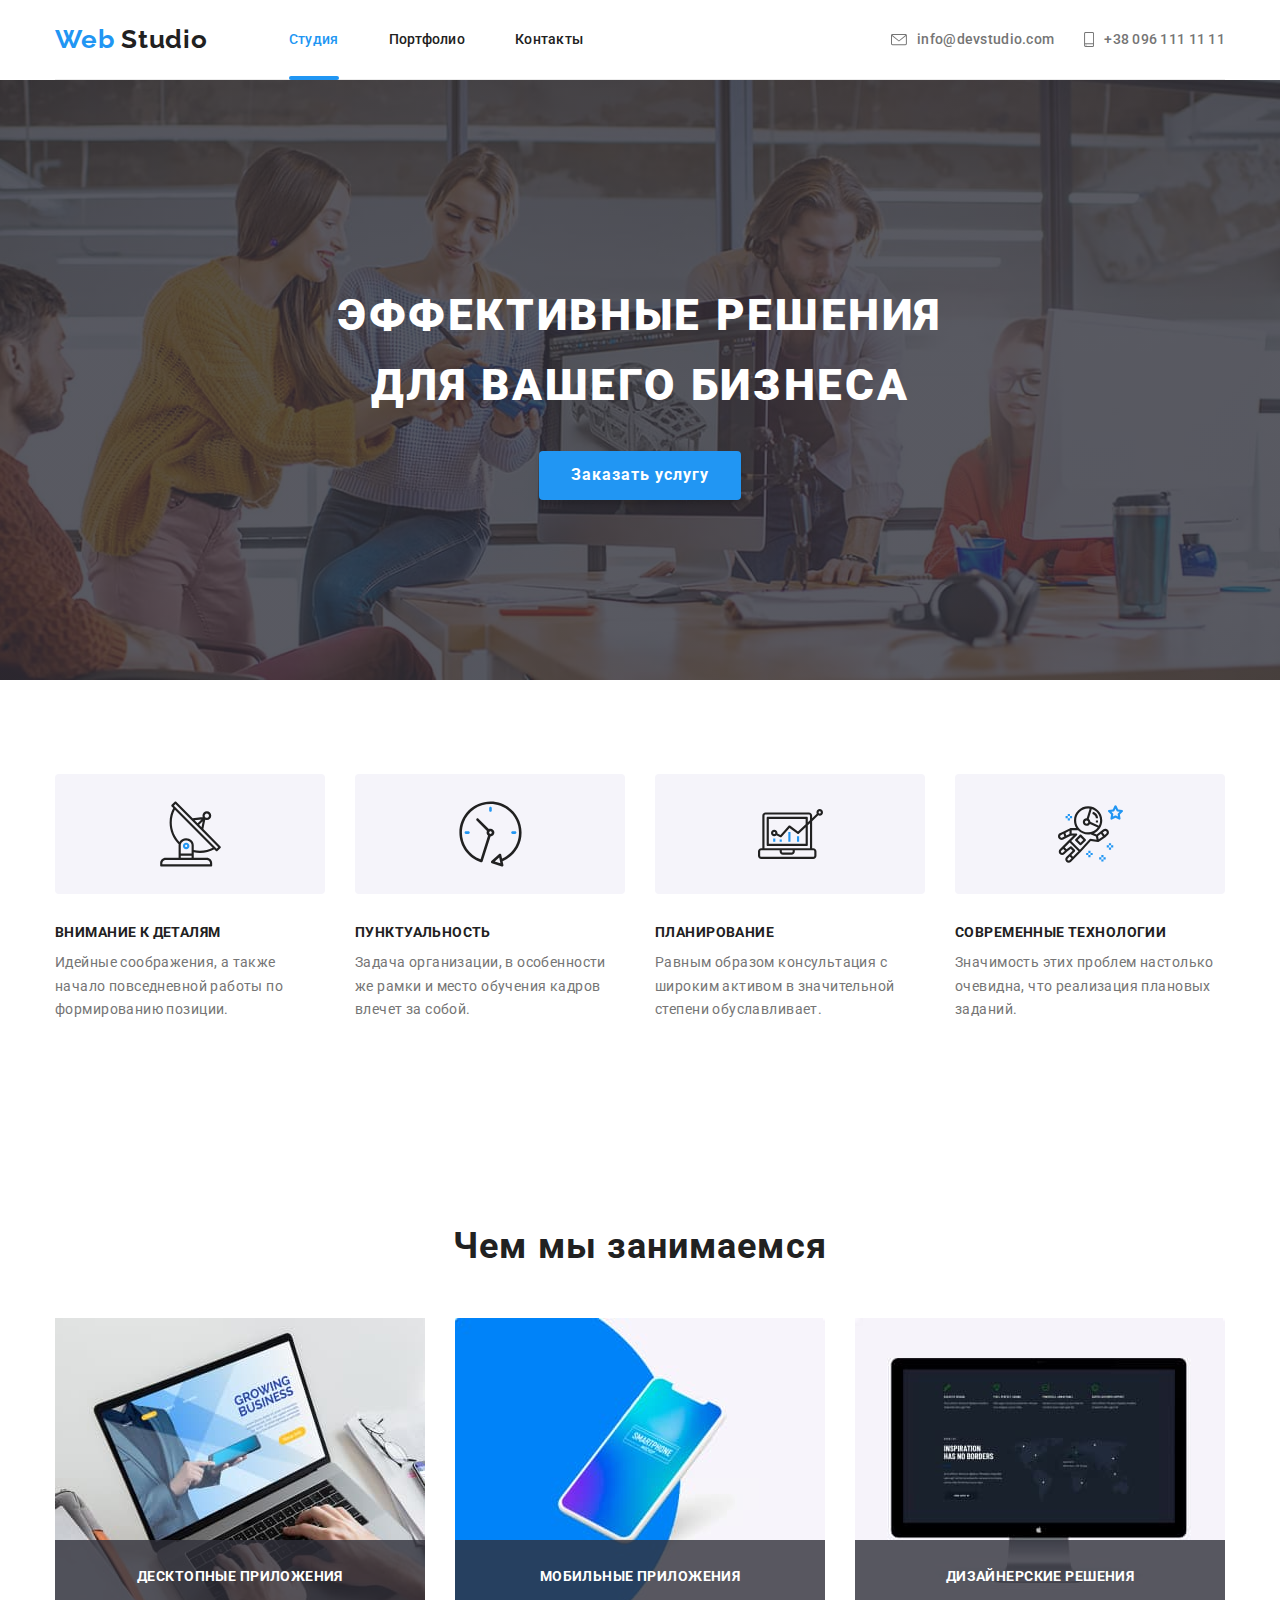
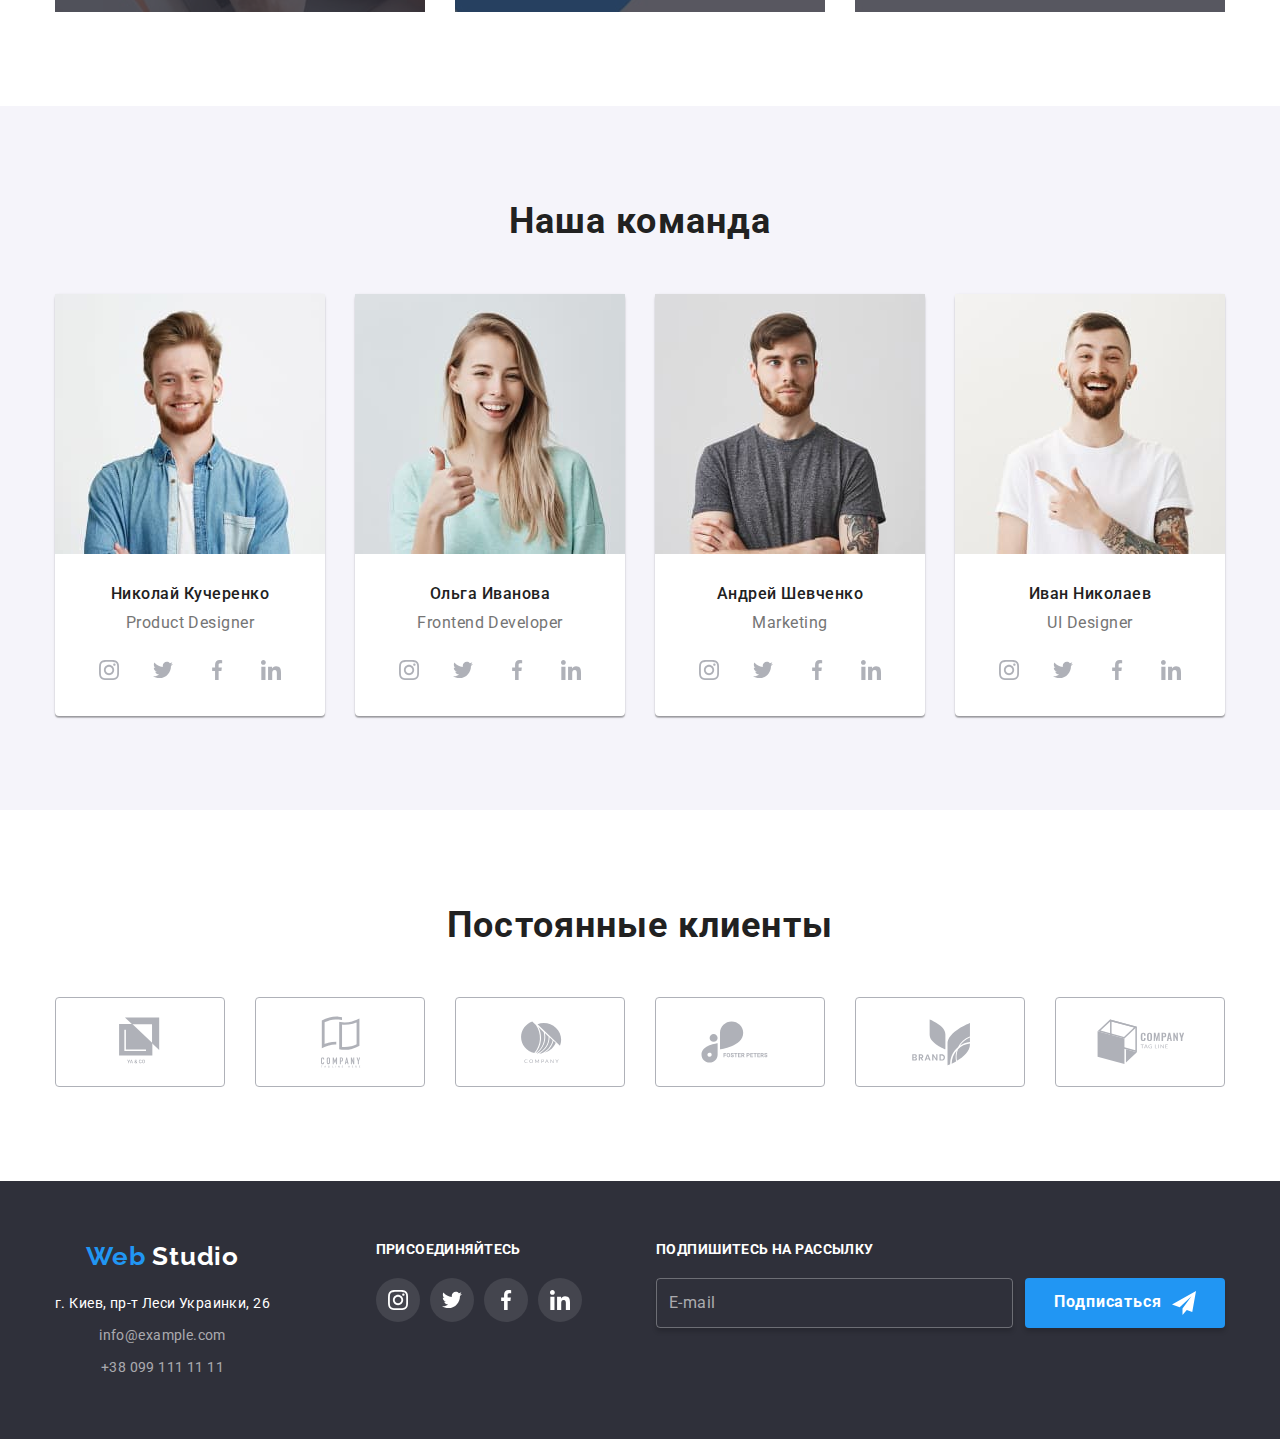
==== commit ef482fd6: "js" ====
--- a/index.html
+++ b/index.html
@@ -56,7 +56,7 @@
         </div>
     </header>
     <main>
-        <section class="main-banner">
+        <section class="main-banner" data-hero>
             <h1>Эффективные решения для вашего бизнеса</h1>
             <button class="to-order" data-modal-open>Заказать услугу</a>
         </section>
--- a/css/main.min.css
+++ b/css/main.min.css
@@ -1,2 +1,2 @@
-.main-banner h1,.heading-type,.section-heading{margin-top:0;margin-bottom:0}.site-navigation,.our-contacts,.propose-items,.goals ul,.social-links,.command-list,.clients ul,.footer-social li,.nav-button,.filters ul,.example{margin-top:0;margin-bottom:0;list-style-type:none;-webkit-padding-start:0;padding-inline-start:0;text-decoration:none}.menu-button,.button,.main-banner .to-order,.subscription button,.modal-submit,.nav-button{display:-webkit-inline-box;display:-ms-inline-flexbox;display:inline-flex;border:none;margin:0;padding:0;cursor:pointer;background-color:transparent}.main-banner .to-order,.subscription button,.modal-submit{font-family:"Roboto",sans-serif;font-weight:700;font-size:16px;line-height:1.8;letter-spacing:0.06em}.logo,.site-navigation a,.social-links a,.policy-field a,.example>a{text-decoration:none;cursor:pointer}header,.first-section,.goals,.clients,footer,.projects{margin-left:auto;margin-right:auto;padding-left:15px;padding-right:15px}.section-heading,.heading-type,.footer-links,.modal-text{font-family:"Roboto",sans-serif;font-weight:700;font-size:14px;line-height:1.2;letter-spacing:0.03em;margin-top:0;margin-bottom:0}.secion-text,address p{font-family:"Roboto",sans-serif;font-size:14px;font-weight:400;line-height:1.7;letter-spacing:0.03em}.visually-hidden,.checkbox{position:absolute;width:1px;height:1px;margin:-1px;padding:0;overflow:hidden;border:0;clip:rect(0 0 0 0)}body{margin:0;padding:0}header{position:relative}@media screen and (min-width: 480px){header{width:480px;padding-right:15px;padding-left:15px}}@media screen and (min-width: 768px){header{width:768px}}@media screen and (min-width: 1200px){header{width:100%;padding-left:0;padding-right:0}}@media screen and (max-width: 767px){header{height:60px}}@media screen and (min-width: 1200px){.container{width:1200px;margin-left:auto;margin-right:auto;padding-left:15px;padding-right:15px}}@media screen and (min-width: 480px){.main-banner{width:480px}}@media screen and (min-width: 768px){.main-banner{width:768px}}@media screen and (min-width: 1200px){.main-banner{width:100%;margin-left:auto;margin-right:auto}}.first-section{padding-top:60px;padding-bottom:60px}@media screen and (min-width: 480px){.first-section{width:480px;padding-right:15px;padding-left:15px}}@media screen and (min-width: 768px){.first-section{width:768px}}@media screen and (min-width: 1200px){.first-section{width:100%;padding-left:0;padding-right:0}}@media screen and (min-width: 1200px){.first-section{padding-top:94px;padding-bottom:94px}}@media screen and (max-width: 1199px){.goals{display:none}}.third-section{margin-left:auto;margin-right:auto;padding-top:60px;padding-bottom:60px;background-color:#F5F4FA}@media screen and (min-width: 480px){.third-section{width:480px;padding-right:15px;padding-left:15px}}@media screen and (min-width: 768px){.third-section{width:768px}}@media screen and (min-width: 1200px){.third-section{width:100%;padding-left:0;padding-right:0}}@media screen and (min-width: 1200px){.third-section{width:100%;padding-top:94px;padding-bottom:94px}}.clients{padding-top:60px;padding-bottom:60px}@media screen and (min-width: 480px){.clients{width:480px;padding-right:15px;padding-left:15px}}@media screen and (min-width: 768px){.clients{width:768px}}@media screen and (min-width: 1200px){.clients{width:100%;padding-left:0;padding-right:0}}@media screen and (min-width: 1200px){.clients{padding-top:94px;padding-bottom:94px}}@media screen and (min-width: 480px){footer{width:480px;padding-right:15px;padding-left:15px}}@media screen and (min-width: 768px){footer{width:768px}}@media screen and (min-width: 1200px){footer{width:100%;padding-left:0;padding-right:0}}.portfolio-h{margin:0 auto;position:relative;border-bottom:1px solid #ECECEC;border-width:100%}@media screen and (min-width: 480px){.portfolio-h{width:480px;padding-right:15px;padding-left:15px}}@media screen and (min-width: 768px){.portfolio-h{width:768px}}@media screen and (min-width: 1200px){.portfolio-h{width:100%;padding-left:0;padding-right:0}}img{display:block;max-width:100%;height:auto}h1,h2,h3,h4,p,ul{margin:0;padding:0}@media screen and (min-width: 480px){.projects{width:480px;padding-right:15px;padding-left:15px}}@media screen and (min-width: 768px){.projects{width:768px}}@media screen and (min-width: 1200px){.projects{width:100%;padding-left:0;padding-right:0}}@media screen and (max-width: 1199px){.projects{padding-top:60px;padding-bottom:60px}}@media screen and (min-width: 1200px){.projects{padding-top:94px;padding-bottom:94px}}.logo{display:inline-block;font-family:'Raleway', sans-serif;font-size:24px;line-height:1.2;font-weight:700;letter-spacing:0.03em;color:#212121}.logo span{color:#2196F3}@media screen and (min-width: 768px){.logo{margin-right:81px}}@media screen and (min-width: 1200px){.logo{padding-top:24px;padding-bottom:24px;margin-left:0;font-size:26px}}.menu-button{color:#212121}@media screen and (min-width: 768px){.menu-button{display:none}}.menu-button .close-menu{display:none;fill:currentColor}.menu-button .close-menu:hover,.menu-button .close-menu:focus{fill:#2196F3}.menu-button .open-menu{fill:currentColor}.menu-button .open-menu:hover,.menu-button .open-menu:focus{fill:#2196F3}.menu-button.is-open .close-menu{display:block}.menu-button.is-open .open-menu{display:none}.container-nav{width:100%;height:60px;display:-webkit-box;display:-ms-flexbox;display:flex;-webkit-box-align:center;-ms-flex-align:center;align-items:center;-webkit-box-pack:justify;-ms-flex-pack:justify;justify-content:space-between}@media screen and (min-width: 768px){.container-nav{height:80px}}@media screen and (max-width: 767px){.menu-navigation{display:none;position:absolute;top:100%;width:100%;left:0;right:0;text-align:center;padding-bottom:60px;padding-top:60px;z-index:10;background:#FFFFFF}}@media screen and (min-width: 768px){.menu-navigation{display:-webkit-box;display:-ms-flexbox;display:flex;-webkit-box-align:center;-ms-flex-align:center;align-items:center;-webkit-box-pack:justify;-ms-flex-pack:justify;justify-content:space-between;-webkit-box-flex:3;-ms-flex-positive:3;flex-grow:3}}.menu-navigation.is-open{display:block;border-top:1px solid #ECECEC}.menu-navigation.is-open::after{content:"";display:block;width:100%;height:1px;-webkit-box-shadow:0px 1px 3px rgba(0,0,0,0.16),0px 2px 4px rgba(0,0,0,0.08),0px 4px 8px rgba(0,0,0,0.04);box-shadow:0px 1px 3px rgba(0,0,0,0.16),0px 2px 4px rgba(0,0,0,0.08),0px 4px 8px rgba(0,0,0,0.04);position:absolute;bottom:0}.site-navigation{-webkit-transition:color 250ms cubic-bezier(0.4, 0, 0.2, 1);transition:color 250ms cubic-bezier(0.4, 0, 0.2, 1)}.site-navigation:hover,.site-navigation:focus,.site-navigation:active{color:#2196F3}.site-navigation a{color:#212121;display:inline-block;-webkit-box-flex:3;-ms-flex-positive:3;flex-grow:3}@media screen and (min-width: 768px){.site-navigation a{padding-top:32px;padding-bottom:32px}}@media screen and (min-width: 480px){.site-navigation{font-family:"Roboto",sans-serif;font-weight:500;font-size:18px;line-height:1.2;letter-spacing:0.02em}}@media screen and (max-width: 767px){.site-navigation{margin-bottom:60px}}@media screen and (min-width: 768px){.site-navigation{display:-webkit-box;display:-ms-flexbox;display:flex;font-size:14px}.site-navigation li:not(:last-child){margin-right:50px}}.our-contacts{color:#757575;font-family:"Roboto",sans-serif;font-weight:500;font-size:18px;line-height:1.2;letter-spacing:0.02em}@media screen and (max-width: 767px){.our-contacts .email{margin-bottom:16px}}@media screen and (min-width: 768px){.our-contacts{display:-webkit-box;display:-ms-flexbox;display:flex;-webkit-box-orient:vertical;-webkit-box-direction:normal;-ms-flex-direction:column;flex-direction:column;-webkit-box-align:start;-ms-flex-align:start;align-items:flex-start;font-size:12px}.our-contacts li+li{margin-top:10px}}@media screen and (min-width: 1200px){.our-contacts{font-size:14px;-webkit-box-orient:horizontal;-webkit-box-direction:normal;-ms-flex-direction:row;flex-direction:row}.our-contacts li+li{margin-left:30px;margin-top:0}}.main-navigation.active{color:#2196F3;position:relative}.main-navigation.active::after{content:"";display:block;width:100%;height:4px;background:#2196F3;border-radius:2px;position:absolute}@media screen and (max-width: 767px){.main-navigation.active::after{left:50%;top:26px;-webkit-transform:translateX(-50%);transform:translateX(-50%)}}@media screen and (min-width: 768px){.main-navigation.active::after{bottom:0}}@media screen and (max-width: 767px){.site-navigation li:not(:last-child){margin-bottom:40px}}.button{display:-webkit-box;display:-ms-flexbox;display:flex;-webkit-box-align:center;-ms-flex-align:center;align-items:center;-webkit-box-pack:center;-ms-flex-pack:center;justify-content:center;-webkit-transition:color 250ms cubic-bezier(0.4, 0, 0.2, 1);transition:color 250ms cubic-bezier(0.4, 0, 0.2, 1)}.button:hover{color:#2196F3}.button-icon{margin-right:10px;fill:currentColor}.main-banner{height:400px;margin-left:auto;margin-right:auto;background-image:-webkit-gradient(linear, left top, right top, from(rgba(47,48,58,0.8)), to(rgba(47,48,58,0.8))),url(../images/mobile-img.jpg);background-image:linear-gradient(to right, rgba(47,48,58,0.8), rgba(47,48,58,0.8)),url(../images/mobile-img.jpg);background-color:darkgray;background-repeat:no-repeat;background-size:cover;background-position:center;font-family:"Roboto",sans-serif;text-align:center;padding-top:118px}@media screen and (-webkit-min-device-pixel-ratio: 2), screen and (min-resolution: 2dppx){.main-banner{background-image:-webkit-gradient(linear, left top, right top, from(rgba(47,48,58,0.8)), to(rgba(47,48,58,0.8))),url(../images/mobile-2x-img.jpg);background-image:linear-gradient(to right, rgba(47,48,58,0.8), rgba(47,48,58,0.8)),url(../images/mobile-2x-img.jpg)}}@media screen and (min-width: 768px){.main-banner{background-image:-webkit-gradient(linear, left top, right top, from(rgba(47,48,58,0.8)), to(rgba(47,48,58,0.8))),url(../images/tablet-img.jpg);background-image:linear-gradient(to right, rgba(47,48,58,0.8), rgba(47,48,58,0.8)),url(../images/tablet-img.jpg)}}@media screen and (min-width: 768px) and (-webkit-min-device-pixel-ratio: 2), screen and (min-width: 768px) and (min-resolution: 2dppx){.main-banner{background-image:-webkit-gradient(linear, left top, right top, from(rgba(47,48,58,0.8)), to(rgba(47,48,58,0.8))),url(../images/tablet-2x-img.jpg);background-image:linear-gradient(to right, rgba(47,48,58,0.8), rgba(47,48,58,0.8)),url(../images/tablet-2x-img.jpg)}}@media screen and (min-width: 768px) and (min-width: 1200px){.main-banner{max-width:1600px;height:600px;padding-top:200px;background-image:-webkit-gradient(linear, left top, right top, from(rgba(47,48,58,0.8)), to(rgba(47,48,58,0.8))),url(../images/desktop.jpg);background-image:linear-gradient(to right, rgba(47,48,58,0.8), rgba(47,48,58,0.8)),url(../images/desktop.jpg)}}@media screen and (min-width: 768px) and (min-width: 1200px) and (-webkit-min-device-pixel-ratio: 2), screen and (min-width: 768px) and (min-width: 1200px) and (min-resolution: 2dppx){.main-banner{background-image:-webkit-gradient(linear, left top, right top, from(rgba(47,48,58,0.8)), to(rgba(47,48,58,0.8))),url(../images/desktop-2x.jpg);background-image:linear-gradient(to right, rgba(47,48,58,0.8), rgba(47,48,58,0.8)),url(../images/desktop-2x.jpg)}}.main-banner h1{margin:0 auto;color:#fff;font-weight:900;font-size:26px;line-height:1.6;letter-spacing:0.06em;text-transform:uppercase}@media screen and (min-width: 480px){.main-banner h1{width:360px}}@media screen and (min-width: 1200px){.main-banner h1{font-size:44px;width:646px}}.main-banner .to-order{display:inline-block;padding:10px 32px;border-radius:4px;margin-top:30px;color:#fff;background-color:#2196F3;-webkit-box-shadow:0px 4px 4px rgba(0,0,0,0.15);box-shadow:0px 4px 4px rgba(0,0,0,0.15);border:none}.heading-type{color:#212121;text-align:center;margin-bottom:10px;text-transform:uppercase}@media screen and (min-width: 768px){.heading-type{text-align:start}}.propose-items{list-style-type:none;padding-left:0}@media screen and (max-width: 767px){.propose-items{margin-bottom:30px}}@media screen and (min-width: 768px){.propose-items{display:-webkit-box;display:-ms-flexbox;display:flex;-ms-flex-wrap:wrap;flex-wrap:wrap;margin:-15px}}.list-item:not(:last-child){margin-bottom:30px}@media screen and (min-width: 768px){.list-item{width:calc((100% - 4 * 15px) / 2);margin:15px}}@media screen and (min-width: 1200px){.list-item{width:calc((100% - 8 * 15px) / 4)}}.propose-icon{display:-webkit-box;display:-ms-flexbox;display:flex;-webkit-box-pack:center;-ms-flex-pack:center;justify-content:center;-webkit-box-align:center;-ms-flex-align:center;align-items:center;height:120px;border-radius:4px;margin-bottom:30px;background-color:#F5F4FA}.section-heading{color:#212121;text-align:center;margin-bottom:10px}.secion-text{color:#757575;text-align:start}.goals{padding-top:94px;padding-bottom:94px;padding-right:0;padding-left:0}.goals ul{display:-webkit-box;display:-ms-flexbox;display:flex}.white{display:inline-block;min-width:370px;padding:28px 15px;text-align:center;margin-bottom:0;color:#fff;background:rgba(47,48,58,0.8)}.goals li+li{margin-left:30px}.small-container{position:relative}.small-container p{position:absolute;bottom:0}.section-heading{font-family:"Roboto",sans-serif;font-weight:700;font-size:28px;line-height:1.2;letter-spacing:0.03em;color:#212121;margin-bottom:30px}@media screen and (min-width: 1200px){.section-heading{font-size:36px;margin-bottom:50px}}.our-comand h3,p{font-family:"Roboto",sans-serif;font-size:16px;font-weight:500;line-height:1.2;letter-spacing:0.03em;text-align:center}.social-links{display:-webkit-box;display:-ms-flexbox;display:flex;-webkit-box-pack:center;-ms-flex-pack:center;justify-content:center}.social-links li+li{margin-left:10px}.social-links a{display:-webkit-inline-box;display:-ms-inline-flexbox;display:inline-flex;-webkit-box-pack:center;-ms-flex-pack:center;justify-content:center;-webkit-box-align:center;-ms-flex-align:center;align-items:center;width:44px;height:44px;border-radius:50%;color:#AFB1B8;-webkit-transition:background-color 250ms cubic-bezier(0.4, 0, 0.2, 1),color 250ms cubic-bezier(0.4, 0, 0.2, 1);transition:background-color 250ms cubic-bezier(0.4, 0, 0.2, 1),color 250ms cubic-bezier(0.4, 0, 0.2, 1)}.social-links a:hover,.social-links a:focus{background-color:#2196F3;color:#fff}.social{fill:currentColor}@media screen and (min-width: 768px){.command-list{display:-webkit-box;display:-ms-flexbox;display:flex;-ms-flex-wrap:wrap;flex-wrap:wrap;margin:-15px;-ms-flex-pack:distribute;justify-content:space-around}}.our-comand{width:100%;background-color:#FFFFFF;border-radius:4px;padding-bottom:37px;-webkit-box-shadow:0px 2px 1px rgba(0,0,0,0.2),0px 1px 1px rgba(0,0,0,0.14),0px 1px 3px rgba(0,0,0,0.12);box-shadow:0px 2px 1px rgba(0,0,0,0.2),0px 1px 1px rgba(0,0,0,0.14),0px 1px 3px rgba(0,0,0,0.12)}@media screen and (max-width: 767px){.our-comand:not(:last-child){margin-bottom:30px}}@media screen and (min-width: 768px){.our-comand{width:calc((100% - 4 * 15px) / 2);margin:15px;height:422px}}@media screen and (min-width: 1200px){.our-comand{width:calc((100% - 8 * 15px) / 4)}}.our-comand h3{margin-top:30px;margin-bottom:10px;color:#212121}.our-comand p{font-weight:400;color:#757575;margin-top:0;margin-bottom:16px}.thumb{height:320px}.thumb img{display:block;height:100%;width:100%;-o-object-fit:cover;object-fit:cover;-o-object-position:top;object-position:top}@media screen and (min-width: 768px){.thumb{width:354px;height:260px}}@media screen and (min-width: 1200px){.thumb{width:270px;height:260px}}@media screen and (min-width: 480px){.clients ul{display:-webkit-box;display:-ms-flexbox;display:flex;-ms-flex-wrap:wrap;flex-wrap:wrap;margin:-15px}}@media screen and (min-width: 1200px){.clients ul{-ms-flex-wrap:nowrap;flex-wrap:nowrap}}.client-item{margin:0 auto;height:90px;border:1px solid #AFB1B8;border-radius:4px;-webkit-transition:border 250ms cubic-bezier(0.4, 0, 0.2, 1);transition:border 250ms cubic-bezier(0.4, 0, 0.2, 1)}.client-item:hover{border:1px solid #2196F3}@media screen and (min-width: 480px){.client-item{width:calc((100% - 4 * 15px) / 2);margin:15px}}@media screen and (min-width: 768px){.client-item{width:calc((100% - 6 * 15px) / 3);margin:15px}}@media screen and (max-width: 479px){.client-item:not(:last-child){margin-bottom:30px}}.client-item a{color:#AFB1B8;width:calc(100% / 2);-webkit-transition:color 250ms cubic-bezier(0.4, 0, 0.2, 1);transition:color 250ms cubic-bezier(0.4, 0, 0.2, 1)}.client-item a:hover,.client-item a:focus{color:#2196F3}.client-logo{width:100%;height:100%;fill:currentColor}footer{background-color:#2F303A;padding-top:60px;padding-bottom:60px}@media screen and (max-width: 1199px){footer{padding-left:15px;padding-right:15px}}@media screen and (min-width: 1200px){footer .container{display:-webkit-box;display:-ms-flexbox;display:flex;-webkit-box-pack:justify;-ms-flex-pack:justify;justify-content:space-between}}.footer-logo{display:block;color:#fff;padding:0;text-align:center;margin-bottom:20px}@media screen and (min-width: 768px){.footer-logo{margin-right:0}}@media screen and (min-width: 768px){.footer-content{display:-webkit-box;display:-ms-flexbox;display:flex;-ms-flex-pack:distribute;justify-content:space-around}}@media screen and (min-width: 1200px){.footer-content{width:45%;-webkit-box-pack:justify;-ms-flex-pack:justify;justify-content:space-between}}address p{margin-bottom:8px;color:#fff;font-style:normal}address p:nth-child(3){margin-bottom:0}address span{color:rgba(255,255,255,0.6)}@media screen and (max-width: 767px){.sosial-links,.footer-form{margin-top:60px}}.footer-links{color:#fff;text-transform:uppercase;margin-bottom:20px}@media screen and (min-width: 1200px){.footer-links{text-align:start}}.footer-social{display:-webkit-box;display:-ms-flexbox;display:flex;padding-left:0;-webkit-box-pack:center;-ms-flex-pack:center;justify-content:center}.footer-social li+li{margin-left:10px}.footer-social a{display:-webkit-inline-box;display:-ms-inline-flexbox;display:inline-flex;-webkit-box-pack:center;-ms-flex-pack:center;justify-content:center;-webkit-box-align:center;-ms-flex-align:center;align-items:center;width:44px;height:44px;border-radius:50%;color:#fff;background-color:rgba(255,255,255,0.1);-webkit-transition:background-color 250ms cubic-bezier(0.4, 0, 0.2, 1);transition:background-color 250ms cubic-bezier(0.4, 0, 0.2, 1)}.footer-social a:hover,.footer-social a:focus{background-color:#2196F3}@media screen and (max-width: 1199px){.footer-form{margin-top:60px}}.subscription{display:-webkit-box;display:-ms-flexbox;display:flex;-webkit-box-orient:vertical;-webkit-box-direction:normal;-ms-flex-direction:column;flex-direction:column;-webkit-box-align:center;-ms-flex-align:center;align-items:center;margin-top:20px}.subscription button{margin-top:20px;display:-webkit-box;display:-ms-flexbox;display:flex;-webkit-box-align:center;-ms-flex-align:center;align-items:center;-webkit-box-pack:center;-ms-flex-pack:center;justify-content:center;width:200px;height:50px;-webkit-box-shadow:0px 4px 4px rgba(0,0,0,0.15);box-shadow:0px 4px 4px rgba(0,0,0,0.15);background-color:#2196F3;color:#fff;border-radius:4px;border:none}@media screen and (min-width: 1200px){.subscription button{margin-top:0;margin-left:12px}}@media screen and (min-width: 1200px){.subscription{-webkit-box-orient:horizontal;-webkit-box-direction:normal;-ms-flex-direction:row;flex-direction:row;-webkit-box-align:center;-ms-flex-align:center;align-items:center}}.subscription>input{-webkit-box-sizing:border-box;box-sizing:border-box;display:inline-block;height:50px;padding:18px 12px;background:transparent;border:1px solid rgba(255,255,255,0.3);border-radius:4px;-webkit-box-shadow:0px 4px 4px rgba(0,0,0,0.15);box-shadow:0px 4px 4px rgba(0,0,0,0.15)}@media screen and (max-width: 767px){.subscription>input{width:100%}}@media screen and (min-width: 768px){.subscription>input{width:450px}}@media screen and (min-width: 1200px){.subscription>input{width:357px}}.subscription>input::-webkit-input-placeholder{font-family:Roboto;font-weight:400;font-size:16px;line-height:1.8;-webkit-box-align:center;align-items:center;letter-spacing:0.03em;color:rgba(255,255,255,0.6)}.subscription>input:-ms-input-placeholder{font-family:Roboto;font-weight:400;font-size:16px;line-height:1.8;-ms-flex-align:center;align-items:center;letter-spacing:0.03em;color:rgba(255,255,255,0.6)}.subscription>input::-ms-input-placeholder{font-family:Roboto;font-weight:400;font-size:16px;line-height:1.8;-ms-flex-align:center;align-items:center;letter-spacing:0.03em;color:rgba(255,255,255,0.6)}.subscription>input::placeholder{font-family:Roboto;font-weight:400;font-size:16px;line-height:1.8;-webkit-box-align:center;-ms-flex-align:center;align-items:center;letter-spacing:0.03em;color:rgba(255,255,255,0.6)}.subscription>input:focus,.subscription>input:not(:placeholder-shown){background-color:transparent;color:rgba(255,255,255,0.6);font-size:16px;font-family:Roboto;font-weight:400;line-height:1.8;letter-spacing:0.03em}.send{margin-left:10px}.backdrop{position:fixed;background-color:rgba(0,0,0,0.2);top:0;bottom:0;left:0;right:0;z-index:10;-webkit-transition:opacity 250ms cubic-bezier(0.4, 0, 0.2, 1);transition:opacity 250ms cubic-bezier(0.4, 0, 0.2, 1);overflow-y:scroll}.modal{background-color:#ffffff;padding:40px;-webkit-box-shadow:0px 2px 1px rgba(0,0,0,0.2),0px 1px 1px rgba(0,0,0,0.14),0px 1px 3px rgba(0,0,0,0.12);box-shadow:0px 2px 1px rgba(0,0,0,0.2),0px 1px 1px rgba(0,0,0,0.14),0px 1px 3px rgba(0,0,0,0.12);border-radius:4px;font-family:"Roboto",sans-serif}@media screen and (min-width: 480px){.modal{width:450px;height:609px;position:absolute;top:50%;left:50%;-webkit-transform:translate(-50%, -25%);transform:translate(-50%, -25%)}}.is-hidden{opacity:0;pointer-events:none}.modal-button{display:-webkit-box;display:-ms-flexbox;display:flex;-webkit-box-align:center;-ms-flex-align:center;align-items:center;-webkit-box-pack:center;-ms-flex-pack:center;justify-content:center;position:absolute;top:8px;right:8px;width:36px;height:36px;border-radius:50%;border:none;background:#ffffff;-webkit-box-shadow:0px 2px 1px rgba(0,0,0,0.2),0px 1px 1px rgba(0,0,0,0.14),0px 1px 3px rgba(0,0,0,0.12);box-shadow:0px 2px 1px rgba(0,0,0,0.2),0px 1px 1px rgba(0,0,0,0.14),0px 1px 3px rgba(0,0,0,0.12);cursor:pointer}.modal-button:hover,.modal-button:focus{fill:#2196F3}.call{display:inline-block;margin-bottom:30px;font-family:"Roboto",sans-serif;font-weight:700;font-size:20px;line-height:1.1;text-align:center;letter-spacing:0.03em}.form-field{height:40px;position:relative;margin-bottom:28px;color:#212121;cursor:pointer}.form-field input{display:block;width:100%;height:40px;border:1px solid rgba(33,33,33,0.2);-webkit-box-sizing:border-box;box-sizing:border-box;border-radius:4px;padding-left:42px;font-family:"Roboto",sans-serif;font-weight:400;line-height:1.1;letter-spacing:0.01em}.person{position:absolute;top:50%;left:19px;-webkit-transform:translateY(-50%);transform:translateY(-50%);fill:currentColor}.text-field{position:absolute;top:50%;left:42px;-webkit-transform:translateY(-50%);transform:translateY(-50%);color:#757575;font-family:"Roboto",sans-serif;font-size:14px;font-weight:400;line-height:1.1;-webkit-transition:-webkit-transform 250ms cubic-bezier(0.4, 0, 0.2, 1);transition:-webkit-transform 250ms cubic-bezier(0.4, 0, 0.2, 1);transition:transform 250ms cubic-bezier(0.4, 0, 0.2, 1);transition:transform 250ms cubic-bezier(0.4, 0, 0.2, 1), -webkit-transform 250ms cubic-bezier(0.4, 0, 0.2, 1)}.modal-text{display:inline-block;margin-left:12px;color:#757575}.policy-field a{color:#2196F3}textarea{resize:none;width:100%;height:120px;border:1px solid rgba(33,33,33,0.2);padding:12px 16px}.form-comment{height:120px;position:relative;margin-bottom:20px}.form-comment label{top:12px;left:16px;-webkit-transform:translate(0);transform:translate(0);color:#757575;font-family:"Roboto",sans-serif;font-size:14px;font-weight:400;line-height:1.1}.modal-submit{margin-top:30px;margin-left:50%;-webkit-transform:translateX(-50%);transform:translateX(-50%);display:-webkit-box;display:-ms-flexbox;display:flex;-webkit-box-align:center;-ms-flex-align:center;align-items:center;-webkit-box-pack:center;-ms-flex-pack:center;justify-content:center;cursor:pointer;width:200px;height:50px;border:none;background:#2196F3;-webkit-box-shadow:0px 4px 4px rgba(0,0,0,0.15);box-shadow:0px 4px 4px rgba(0,0,0,0.15);border-radius:4px;color:#fff}.form-input:focus+label,.form-input:not(:placeholder-shown)+label{-webkit-transform:translateY(-38px) translateX(-22px);transform:translateY(-38px) translateX(-22px);color:#2196F3}.form-input:focus,.comment:focus{outline:none;border:1px solid #2196F3;color:#757575}.form-input:focus ~ .person,.form-input:not(:placeholder-shown) ~ .person{fill:#2196F3}.comment:focus+.text-field,.comment:not(:placeholder-shown)+.text-field{-webkit-transform:translateY(-32px);transform:translateY(-32px);color:#2196F3}.form-input:not(:focus),.comment:not(:focus){color:#757575}.policy-field{color:#757575;font-family:"Roboto",sans-serif;font-weight:400;font-size:14px;line-height:1.7}.policy-field a{color:#2196F3;border-bottom:1px solid #2196F3}.policy-icon{display:inline-block;width:15px;height:15px;border:2px solid #212121;border-radius:4px;margin-right:10px}.checkbox:checked+.policy-icon{background-color:#2196F3;background-image:url(../images/icon-check.svg);background-origin:border-box;border:2px solid #2196F3}.nav-button{padding:6px 22px;color:#212121;background-color:#F5F4FA;border:none;border-radius:4px;font-family:"Roboto",sans-serif;font-size:16px;font-weight:500;line-height:1.6;letter-spacing:0.03em;-webkit-transition:color 250ms cubic-bezier(0.4, 0, 0.2, 1),background-color 250ms cubic-bezier(0.4, 0, 0.2, 1),-webkit-box-shadow 250ms cubic-bezier(0.4, 0, 0.2, 1);transition:color 250ms cubic-bezier(0.4, 0, 0.2, 1),background-color 250ms cubic-bezier(0.4, 0, 0.2, 1),-webkit-box-shadow 250ms cubic-bezier(0.4, 0, 0.2, 1);transition:color 250ms cubic-bezier(0.4, 0, 0.2, 1),background-color 250ms cubic-bezier(0.4, 0, 0.2, 1),box-shadow 250ms cubic-bezier(0.4, 0, 0.2, 1);transition:color 250ms cubic-bezier(0.4, 0, 0.2, 1),background-color 250ms cubic-bezier(0.4, 0, 0.2, 1),box-shadow 250ms cubic-bezier(0.4, 0, 0.2, 1),-webkit-box-shadow 250ms cubic-bezier(0.4, 0, 0.2, 1)}.nav-button:hover,.nav-button:focus{color:#fff;background-color:#2196F3;-webkit-box-shadow:0px 2px 2px rgba(0,0,0,0.12),0px 1px 2px rgba(0,0,0,0.08),0px 3px 1px rgba(0,0,0,0.1);box-shadow:0px 2px 2px rgba(0,0,0,0.12),0px 1px 2px rgba(0,0,0,0.08),0px 3px 1px rgba(0,0,0,0.1)}.projects-title{margin-left:22px;margin-right:22px;margin-top:20px;margin-bottom:4px;color:#212121;font-family:"Roboto",sans-serif;font-weight:700;font-size:18px;line-height:2;letter-spacing:0.06em}.projects-type{margin-left:24px;margin-right:24px;margin-top:0;margin-bottom:20px;color:#757575;font-family:"Roboto",sans-serif;font-size:16px;line-height:1.8;letter-spacing:0.03em;text-align:start}.projects-container{position:relative;overflow:hidden;width:100%;height:294px}.project-overlay{position:absolute;top:0;left:0;right:0;bottom:0;padding:63px 20px;background-color:rgba(33,150,243,0.9);-webkit-transform:translateY(404px);transform:translateY(404px);-webkit-transition:-webkit-transform 250ms cubic-bezier(0.4, 0, 0.2, 1);transition:-webkit-transform 250ms cubic-bezier(0.4, 0, 0.2, 1);transition:transform 250ms cubic-bezier(0.4, 0, 0.2, 1);transition:transform 250ms cubic-bezier(0.4, 0, 0.2, 1), -webkit-transform 250ms cubic-bezier(0.4, 0, 0.2, 1)}.example:hover .project-overlay,.example:focus .project-overlay{-webkit-transform:translateY(0);transform:translateY(0)}.projects-text{color:#fff;font-family:"Roboto",sans-serif;font-size:18px;font-weight:400;line-height:1.5;letter-spacing:0.03em}.filters{margin-bottom:30px}.filters ul{display:-webkit-box;display:-ms-flexbox;display:flex;-ms-flex-wrap:wrap;flex-wrap:wrap;margin-bottom:-15px}@media screen and (max-width: 767px){.filters ul li{margin-bottom:15px}}@media screen and (min-width: 768px){.filters ul{-ms-flex-wrap:nowrap;flex-wrap:nowrap;-webkit-box-pack:center;-ms-flex-pack:center;justify-content:center}}@media screen and (min-width: 1200px){.filters ul{margin-bottom:50px}}.filters li+li{margin-left:8px}.project-items{display:-webkit-box;display:-ms-flexbox;display:flex;-ms-flex-wrap:wrap;flex-wrap:wrap;padding:0;-webkit-box-pack:center;-ms-flex-pack:center;justify-content:center}@media screen and (min-width: 768px){.project-items{margin:-15px;padding-left:0;-webkit-box-pack:start;-ms-flex-pack:start;justify-content:start}}.example{border:1px solid #EEEEEE;-webkit-transition:-webkit-box-shadow 250ms cubic-bezier(0.4, 0, 0.2, 1);transition:-webkit-box-shadow 250ms cubic-bezier(0.4, 0, 0.2, 1);transition:box-shadow 250ms cubic-bezier(0.4, 0, 0.2, 1);transition:box-shadow 250ms cubic-bezier(0.4, 0, 0.2, 1), -webkit-box-shadow 250ms cubic-bezier(0.4, 0, 0.2, 1)}.example:not(:last-child){margin-bottom:30px}@media screen and (min-width: 768px){.example{width:calc((100% - 4 * 15px) / 2);margin:15px}}@media screen and (min-width: 1200px){.example{width:calc((100% - 6 * 15px) / 3);margin:15px}}.example:hover,.example:focus{-webkit-box-shadow:1px 4px 6px rgba(0,0,0,0.16),0px 4px 4px rgba(0,0,0,0.06),0px 1px 1px rgba(0,0,0,0.12);box-shadow:1px 4px 6px rgba(0,0,0,0.16),0px 4px 4px rgba(0,0,0,0.06),0px 1px 1px rgba(0,0,0,0.12)}@media screen and (min-width: 1140px){.example:nth-child(3n){margin-right:0}}@media screen and (min-width: 1140px){.example:nth-last-child(-n+3){margin-bottom:0}}
+.main-banner h1,.heading-type,.section-heading{margin-top:0;margin-bottom:0}.site-navigation,.our-contacts,.propose-items,.goals ul,.social-links,.command-list,.clients ul,.footer-social li,.nav-button,.filters ul,.example{margin-top:0;margin-bottom:0;list-style-type:none;-webkit-padding-start:0;padding-inline-start:0;text-decoration:none}.menu-button,.button,.main-banner .to-order,.subscription button,.modal-submit,.nav-button{display:-webkit-inline-box;display:-ms-inline-flexbox;display:inline-flex;border:none;margin:0;padding:0;cursor:pointer;background-color:transparent}.main-banner .to-order,.subscription button,.modal-submit{font-family:"Roboto",sans-serif;font-weight:700;font-size:16px;line-height:1.8;letter-spacing:0.06em}.logo,.site-navigation a,.social-links a,.policy-field a,.example>a{text-decoration:none;cursor:pointer}header,.first-section,.goals,.clients,footer,.projects{margin-left:auto;margin-right:auto;padding-left:15px;padding-right:15px}.section-heading,.heading-type,.footer-links,.modal-text{font-family:"Roboto",sans-serif;font-weight:700;font-size:14px;line-height:1.2;letter-spacing:0.03em;margin-top:0;margin-bottom:0}.secion-text,address p{font-family:"Roboto",sans-serif;font-size:14px;font-weight:400;line-height:1.7;letter-spacing:0.03em}.visually-hidden,.checkbox{position:absolute;width:1px;height:1px;margin:-1px;padding:0;overflow:hidden;border:0;clip:rect(0 0 0 0)}body{margin:0;padding:0}header{position:relative}@media screen and (min-width: 480px){header{width:480px;padding-right:15px;padding-left:15px}}@media screen and (min-width: 768px){header{width:768px}}@media screen and (min-width: 1200px){header{width:100%;padding-left:0;padding-right:0}}@media screen and (max-width: 767px){header{height:60px}}@media screen and (min-width: 1200px){.container{width:1200px;margin-left:auto;margin-right:auto;padding-left:15px;padding-right:15px}}@media screen and (max-width: 767px){.main-banner.is-none{display:none}}@media screen and (min-width: 480px){.main-banner{width:480px}}@media screen and (min-width: 768px){.main-banner{width:768px}}@media screen and (min-width: 1200px){.main-banner{width:100%;margin-left:auto;margin-right:auto}}.first-section{padding-top:60px;padding-bottom:60px}@media screen and (min-width: 480px){.first-section{width:480px;padding-right:15px;padding-left:15px}}@media screen and (min-width: 768px){.first-section{width:768px}}@media screen and (min-width: 1200px){.first-section{width:100%;padding-left:0;padding-right:0}}@media screen and (min-width: 1200px){.first-section{padding-top:94px;padding-bottom:94px}}@media screen and (max-width: 1199px){.goals{display:none}}.third-section{margin-left:auto;margin-right:auto;padding-top:60px;padding-bottom:60px;background-color:#F5F4FA}@media screen and (min-width: 480px){.third-section{width:480px;padding-right:15px;padding-left:15px}}@media screen and (min-width: 768px){.third-section{width:768px}}@media screen and (min-width: 1200px){.third-section{width:100%;padding-left:0;padding-right:0}}@media screen and (min-width: 1200px){.third-section{width:100%;padding-top:94px;padding-bottom:94px}}.clients{padding-top:60px;padding-bottom:60px}@media screen and (min-width: 480px){.clients{width:480px;padding-right:15px;padding-left:15px}}@media screen and (min-width: 768px){.clients{width:768px}}@media screen and (min-width: 1200px){.clients{width:100%;padding-left:0;padding-right:0}}@media screen and (min-width: 1200px){.clients{padding-top:94px;padding-bottom:94px}}@media screen and (min-width: 480px){footer{width:480px;padding-right:15px;padding-left:15px}}@media screen and (min-width: 768px){footer{width:768px}}@media screen and (min-width: 1200px){footer{width:100%;padding-left:0;padding-right:0}}.portfolio-h{margin:0 auto;position:relative;border-bottom:1px solid #ECECEC;border-width:100%}@media screen and (min-width: 480px){.portfolio-h{width:480px;padding-right:15px;padding-left:15px}}@media screen and (min-width: 768px){.portfolio-h{width:768px}}@media screen and (min-width: 1200px){.portfolio-h{width:100%;padding-left:0;padding-right:0}}img{display:block;max-width:100%;height:auto}h1,h2,h3,h4,p,ul{margin:0;padding:0}@media screen and (min-width: 480px){.projects{width:480px;padding-right:15px;padding-left:15px}}@media screen and (min-width: 768px){.projects{width:768px}}@media screen and (min-width: 1200px){.projects{width:100%;padding-left:0;padding-right:0}}@media screen and (max-width: 1199px){.projects{padding-top:60px;padding-bottom:60px}}@media screen and (min-width: 1200px){.projects{padding-top:94px;padding-bottom:94px}}.logo{display:inline-block;font-family:'Raleway', sans-serif;font-size:24px;line-height:1.2;font-weight:700;letter-spacing:0.03em;color:#212121}.logo span{color:#2196F3}@media screen and (min-width: 768px){.logo{margin-right:81px}}@media screen and (min-width: 1200px){.logo{padding-top:24px;padding-bottom:24px;margin-left:0;font-size:26px}}.menu-button{color:#212121}@media screen and (min-width: 768px){.menu-button{display:none}}.menu-button .close-menu{display:none;fill:currentColor}.menu-button .close-menu:hover,.menu-button .close-menu:focus{fill:#2196F3}.menu-button .open-menu{fill:currentColor}.menu-button .open-menu:hover,.menu-button .open-menu:focus{fill:#2196F3}.menu-button.is-open .close-menu{display:block}.menu-button.is-open .open-menu{display:none}.container-nav{width:100%;height:60px;display:-webkit-box;display:-ms-flexbox;display:flex;-webkit-box-align:center;-ms-flex-align:center;align-items:center;-webkit-box-pack:justify;-ms-flex-pack:justify;justify-content:space-between;border-bottom:1px solid #ECECEC}@media screen and (min-width: 768px){.container-nav{height:80px}}@media screen and (max-width: 767px){.menu-navigation{display:none;position:absolute;top:100%;width:100%;left:0;right:0;text-align:center;padding-bottom:60px;padding-top:60px;z-index:10;background:#FFFFFF}}@media screen and (min-width: 768px){.menu-navigation{display:-webkit-box;display:-ms-flexbox;display:flex;-webkit-box-align:center;-ms-flex-align:center;align-items:center;-webkit-box-pack:justify;-ms-flex-pack:justify;justify-content:space-between;-webkit-box-flex:3;-ms-flex-positive:3;flex-grow:3}}.menu-navigation.is-open{display:block}.site-navigation{-webkit-transition:color 250ms cubic-bezier(0.4, 0, 0.2, 1);transition:color 250ms cubic-bezier(0.4, 0, 0.2, 1)}.site-navigation:hover,.site-navigation:focus,.site-navigation:active{color:#2196F3}.site-navigation a{color:#212121;display:inline-block;-webkit-box-flex:3;-ms-flex-positive:3;flex-grow:3}@media screen and (min-width: 768px){.site-navigation a{padding-top:32px;padding-bottom:32px}}@media screen and (min-width: 480px){.site-navigation{font-family:"Roboto",sans-serif;font-weight:500;font-size:18px;line-height:1.2;letter-spacing:0.02em}}@media screen and (max-width: 767px){.site-navigation{margin-bottom:60px}}@media screen and (min-width: 768px){.site-navigation{display:-webkit-box;display:-ms-flexbox;display:flex;font-size:14px}.site-navigation li:not(:last-child){margin-right:50px}}.our-contacts{color:#757575;font-family:"Roboto",sans-serif;font-weight:500;font-size:18px;line-height:1.2;letter-spacing:0.02em}@media screen and (max-width: 767px){.our-contacts .email{margin-bottom:16px}}@media screen and (min-width: 768px){.our-contacts{display:-webkit-box;display:-ms-flexbox;display:flex;-webkit-box-orient:vertical;-webkit-box-direction:normal;-ms-flex-direction:column;flex-direction:column;-webkit-box-align:start;-ms-flex-align:start;align-items:flex-start;font-size:12px}.our-contacts li+li{margin-top:10px}}@media screen and (min-width: 1200px){.our-contacts{font-size:14px;-webkit-box-orient:horizontal;-webkit-box-direction:normal;-ms-flex-direction:row;flex-direction:row}.our-contacts li+li{margin-left:30px;margin-top:0}}.main-navigation.active{color:#2196F3;position:relative}.main-navigation.active::after{content:"";display:block;width:100%;height:4px;background:#2196F3;border-radius:2px;position:absolute}@media screen and (max-width: 767px){.main-navigation.active::after{left:50%;top:26px;-webkit-transform:translateX(-50%);transform:translateX(-50%)}}@media screen and (min-width: 768px){.main-navigation.active::after{bottom:0}}@media screen and (max-width: 767px){.site-navigation li:not(:last-child){margin-bottom:40px}}.button{display:-webkit-box;display:-ms-flexbox;display:flex;-webkit-box-align:center;-ms-flex-align:center;align-items:center;-webkit-box-pack:center;-ms-flex-pack:center;justify-content:center;-webkit-transition:color 250ms cubic-bezier(0.4, 0, 0.2, 1);transition:color 250ms cubic-bezier(0.4, 0, 0.2, 1)}.button:hover{color:#2196F3}.button-icon{margin-right:10px;fill:currentColor}.main-banner{height:400px;margin-left:auto;margin-right:auto;background-image:-webkit-gradient(linear, left top, right top, from(rgba(47,48,58,0.8)), to(rgba(47,48,58,0.8))),url(../images/mobile-img.jpg);background-image:linear-gradient(to right, rgba(47,48,58,0.8), rgba(47,48,58,0.8)),url(../images/mobile-img.jpg);background-color:darkgray;background-repeat:no-repeat;background-size:cover;background-position:center;font-family:"Roboto",sans-serif;text-align:center;padding-top:118px}@media screen and (-webkit-min-device-pixel-ratio: 2), screen and (min-resolution: 2dppx){.main-banner{background-image:-webkit-gradient(linear, left top, right top, from(rgba(47,48,58,0.8)), to(rgba(47,48,58,0.8))),url(../images/mobile-2x-img.jpg);background-image:linear-gradient(to right, rgba(47,48,58,0.8), rgba(47,48,58,0.8)),url(../images/mobile-2x-img.jpg)}}@media screen and (min-width: 768px){.main-banner{background-image:-webkit-gradient(linear, left top, right top, from(rgba(47,48,58,0.8)), to(rgba(47,48,58,0.8))),url(../images/tablet-img.jpg);background-image:linear-gradient(to right, rgba(47,48,58,0.8), rgba(47,48,58,0.8)),url(../images/tablet-img.jpg)}}@media screen and (min-width: 768px) and (-webkit-min-device-pixel-ratio: 2), screen and (min-width: 768px) and (min-resolution: 2dppx){.main-banner{background-image:-webkit-gradient(linear, left top, right top, from(rgba(47,48,58,0.8)), to(rgba(47,48,58,0.8))),url(../images/tablet-2x-img.jpg);background-image:linear-gradient(to right, rgba(47,48,58,0.8), rgba(47,48,58,0.8)),url(../images/tablet-2x-img.jpg)}}@media screen and (min-width: 768px) and (min-width: 1200px){.main-banner{max-width:1600px;height:600px;padding-top:200px;background-image:-webkit-gradient(linear, left top, right top, from(rgba(47,48,58,0.8)), to(rgba(47,48,58,0.8))),url(../images/desktop.jpg);background-image:linear-gradient(to right, rgba(47,48,58,0.8), rgba(47,48,58,0.8)),url(../images/desktop.jpg)}}@media screen and (min-width: 768px) and (min-width: 1200px) and (-webkit-min-device-pixel-ratio: 2), screen and (min-width: 768px) and (min-width: 1200px) and (min-resolution: 2dppx){.main-banner{background-image:-webkit-gradient(linear, left top, right top, from(rgba(47,48,58,0.8)), to(rgba(47,48,58,0.8))),url(../images/desktop-2x.jpg);background-image:linear-gradient(to right, rgba(47,48,58,0.8), rgba(47,48,58,0.8)),url(../images/desktop-2x.jpg)}}.main-banner h1{margin:0 auto;color:#fff;font-weight:900;font-size:26px;line-height:1.6;letter-spacing:0.06em;text-transform:uppercase}@media screen and (min-width: 480px){.main-banner h1{width:360px}}@media screen and (min-width: 1200px){.main-banner h1{font-size:44px;width:646px}}.main-banner .to-order{display:inline-block;padding:10px 32px;border-radius:4px;margin-top:30px;color:#fff;background-color:#2196F3;-webkit-box-shadow:0px 4px 4px rgba(0,0,0,0.15);box-shadow:0px 4px 4px rgba(0,0,0,0.15);border:none}.heading-type{color:#212121;text-align:center;margin-bottom:10px;text-transform:uppercase}@media screen and (min-width: 768px){.heading-type{text-align:start}}.propose-items{list-style-type:none;padding-left:0}@media screen and (max-width: 767px){.propose-items{margin-bottom:30px}}@media screen and (min-width: 768px){.propose-items{display:-webkit-box;display:-ms-flexbox;display:flex;-ms-flex-wrap:wrap;flex-wrap:wrap;margin:-15px}}.list-item:not(:last-child){margin-bottom:30px}@media screen and (min-width: 768px){.list-item{width:calc((100% - 4 * 15px) / 2);margin:15px}}@media screen and (min-width: 1200px){.list-item{width:calc((100% - 8 * 15px) / 4)}}.propose-icon{display:-webkit-box;display:-ms-flexbox;display:flex;-webkit-box-pack:center;-ms-flex-pack:center;justify-content:center;-webkit-box-align:center;-ms-flex-align:center;align-items:center;height:120px;border-radius:4px;margin-bottom:30px;background-color:#F5F4FA}.section-heading{color:#212121;text-align:center;margin-bottom:10px}.secion-text{color:#757575;text-align:start}.goals{padding-top:94px;padding-bottom:94px;padding-right:0;padding-left:0}.goals ul{display:-webkit-box;display:-ms-flexbox;display:flex}.white{display:inline-block;min-width:370px;padding:28px 15px;text-align:center;margin-bottom:0;color:#fff;background:rgba(47,48,58,0.8)}.goals li+li{margin-left:30px}.small-container{position:relative}.small-container p{position:absolute;bottom:0}.section-heading{font-family:"Roboto",sans-serif;font-weight:700;font-size:28px;line-height:1.2;letter-spacing:0.03em;color:#212121;margin-bottom:30px}@media screen and (min-width: 1200px){.section-heading{font-size:36px;margin-bottom:50px}}.our-comand h3,p{font-family:"Roboto",sans-serif;font-size:16px;font-weight:500;line-height:1.2;letter-spacing:0.03em;text-align:center}.social-links{display:-webkit-box;display:-ms-flexbox;display:flex;-webkit-box-pack:center;-ms-flex-pack:center;justify-content:center}.social-links li+li{margin-left:10px}.social-links a{display:-webkit-inline-box;display:-ms-inline-flexbox;display:inline-flex;-webkit-box-pack:center;-ms-flex-pack:center;justify-content:center;-webkit-box-align:center;-ms-flex-align:center;align-items:center;width:44px;height:44px;border-radius:50%;color:#AFB1B8;-webkit-transition:background-color 250ms cubic-bezier(0.4, 0, 0.2, 1),color 250ms cubic-bezier(0.4, 0, 0.2, 1);transition:background-color 250ms cubic-bezier(0.4, 0, 0.2, 1),color 250ms cubic-bezier(0.4, 0, 0.2, 1)}.social-links a:hover,.social-links a:focus{background-color:#2196F3;color:#fff}.social{fill:currentColor}@media screen and (min-width: 768px){.command-list{display:-webkit-box;display:-ms-flexbox;display:flex;-ms-flex-wrap:wrap;flex-wrap:wrap;margin:-15px;-ms-flex-pack:distribute;justify-content:space-around}}.our-comand{width:100%;background-color:#FFFFFF;border-radius:4px;padding-bottom:37px;-webkit-box-shadow:0px 2px 1px rgba(0,0,0,0.2),0px 1px 1px rgba(0,0,0,0.14),0px 1px 3px rgba(0,0,0,0.12);box-shadow:0px 2px 1px rgba(0,0,0,0.2),0px 1px 1px rgba(0,0,0,0.14),0px 1px 3px rgba(0,0,0,0.12)}@media screen and (max-width: 767px){.our-comand:not(:last-child){margin-bottom:30px}}@media screen and (min-width: 768px){.our-comand{width:calc((100% - 4 * 15px) / 2);margin:15px;height:422px}}@media screen and (min-width: 1200px){.our-comand{width:calc((100% - 8 * 15px) / 4)}}.our-comand h3{margin-top:30px;margin-bottom:10px;color:#212121}.our-comand p{font-weight:400;color:#757575;margin-top:0;margin-bottom:16px}.thumb{height:320px}.thumb img{display:block;height:100%;width:100%;-o-object-fit:cover;object-fit:cover;-o-object-position:top;object-position:top}@media screen and (min-width: 768px){.thumb{width:354px;height:260px}}@media screen and (min-width: 1200px){.thumb{width:270px;height:260px}}@media screen and (min-width: 480px){.clients ul{display:-webkit-box;display:-ms-flexbox;display:flex;-ms-flex-wrap:wrap;flex-wrap:wrap;margin:-15px}}@media screen and (min-width: 1200px){.clients ul{-ms-flex-wrap:nowrap;flex-wrap:nowrap}}.client-item{margin:0 auto;height:90px;border:1px solid #AFB1B8;border-radius:4px;-webkit-transition:border 250ms cubic-bezier(0.4, 0, 0.2, 1);transition:border 250ms cubic-bezier(0.4, 0, 0.2, 1)}.client-item:hover{border:1px solid #2196F3}@media screen and (min-width: 480px){.client-item{width:calc((100% - 4 * 15px) / 2);margin:15px}}@media screen and (min-width: 768px){.client-item{width:calc((100% - 6 * 15px) / 3);margin:15px}}@media screen and (max-width: 479px){.client-item:not(:last-child){margin-bottom:30px}}.client-item a{color:#AFB1B8;width:calc(100% / 2);-webkit-transition:color 250ms cubic-bezier(0.4, 0, 0.2, 1);transition:color 250ms cubic-bezier(0.4, 0, 0.2, 1)}.client-item a:hover,.client-item a:focus{color:#2196F3}.client-logo{width:100%;height:100%;fill:currentColor}footer{background-color:#2F303A;padding-top:60px;padding-bottom:60px}@media screen and (max-width: 1199px){footer{padding-left:15px;padding-right:15px}}@media screen and (min-width: 1200px){footer .container{display:-webkit-box;display:-ms-flexbox;display:flex;-webkit-box-pack:justify;-ms-flex-pack:justify;justify-content:space-between}}.footer-logo{display:block;color:#fff;padding:0;text-align:center;margin-bottom:20px}@media screen and (min-width: 768px){.footer-logo{margin-right:0}}@media screen and (min-width: 768px){.footer-content{display:-webkit-box;display:-ms-flexbox;display:flex;-ms-flex-pack:distribute;justify-content:space-around}}@media screen and (min-width: 1200px){.footer-content{width:45%;-webkit-box-pack:justify;-ms-flex-pack:justify;justify-content:space-between}}address p{margin-bottom:8px;color:#fff;font-style:normal}address p:nth-child(3){margin-bottom:0}address span{color:rgba(255,255,255,0.6)}@media screen and (max-width: 767px){.sosial-links,.footer-form{margin-top:60px}}.footer-links{color:#fff;text-transform:uppercase;margin-bottom:20px}@media screen and (min-width: 1200px){.footer-links{text-align:start}}.footer-social{display:-webkit-box;display:-ms-flexbox;display:flex;padding-left:0;-webkit-box-pack:center;-ms-flex-pack:center;justify-content:center}.footer-social li+li{margin-left:10px}.footer-social a{display:-webkit-inline-box;display:-ms-inline-flexbox;display:inline-flex;-webkit-box-pack:center;-ms-flex-pack:center;justify-content:center;-webkit-box-align:center;-ms-flex-align:center;align-items:center;width:44px;height:44px;border-radius:50%;color:#fff;background-color:rgba(255,255,255,0.1);-webkit-transition:background-color 250ms cubic-bezier(0.4, 0, 0.2, 1);transition:background-color 250ms cubic-bezier(0.4, 0, 0.2, 1)}.footer-social a:hover,.footer-social a:focus{background-color:#2196F3}@media screen and (max-width: 1199px){.footer-form{margin-top:60px}}.subscription{display:-webkit-box;display:-ms-flexbox;display:flex;-webkit-box-orient:vertical;-webkit-box-direction:normal;-ms-flex-direction:column;flex-direction:column;-webkit-box-align:center;-ms-flex-align:center;align-items:center;margin-top:20px}.subscription button{margin-top:20px;display:-webkit-box;display:-ms-flexbox;display:flex;-webkit-box-align:center;-ms-flex-align:center;align-items:center;-webkit-box-pack:center;-ms-flex-pack:center;justify-content:center;width:200px;height:50px;-webkit-box-shadow:0px 4px 4px rgba(0,0,0,0.15);box-shadow:0px 4px 4px rgba(0,0,0,0.15);background-color:#2196F3;color:#fff;border-radius:4px;border:none}@media screen and (min-width: 1200px){.subscription button{margin-top:0;margin-left:12px}}@media screen and (min-width: 1200px){.subscription{-webkit-box-orient:horizontal;-webkit-box-direction:normal;-ms-flex-direction:row;flex-direction:row;-webkit-box-align:center;-ms-flex-align:center;align-items:center}}.subscription>input{-webkit-box-sizing:border-box;box-sizing:border-box;display:inline-block;height:50px;padding:18px 12px;background:transparent;border:1px solid rgba(255,255,255,0.3);border-radius:4px;-webkit-box-shadow:0px 4px 4px rgba(0,0,0,0.15);box-shadow:0px 4px 4px rgba(0,0,0,0.15)}@media screen and (max-width: 767px){.subscription>input{width:100%}}@media screen and (min-width: 768px){.subscription>input{width:450px}}@media screen and (min-width: 1200px){.subscription>input{width:357px}}.subscription>input::-webkit-input-placeholder{font-family:Roboto;font-weight:400;font-size:16px;line-height:1.8;-webkit-box-align:center;align-items:center;letter-spacing:0.03em;color:rgba(255,255,255,0.6)}.subscription>input:-ms-input-placeholder{font-family:Roboto;font-weight:400;font-size:16px;line-height:1.8;-ms-flex-align:center;align-items:center;letter-spacing:0.03em;color:rgba(255,255,255,0.6)}.subscription>input::-ms-input-placeholder{font-family:Roboto;font-weight:400;font-size:16px;line-height:1.8;-ms-flex-align:center;align-items:center;letter-spacing:0.03em;color:rgba(255,255,255,0.6)}.subscription>input::placeholder{font-family:Roboto;font-weight:400;font-size:16px;line-height:1.8;-webkit-box-align:center;-ms-flex-align:center;align-items:center;letter-spacing:0.03em;color:rgba(255,255,255,0.6)}.subscription>input:focus,.subscription>input:not(:placeholder-shown){background-color:transparent;color:rgba(255,255,255,0.6);font-size:16px;font-family:Roboto;font-weight:400;line-height:1.8;letter-spacing:0.03em}.send{margin-left:10px}.backdrop{position:fixed;background-color:rgba(0,0,0,0.2);top:0;bottom:0;left:0;right:0;z-index:10;-webkit-transition:opacity 250ms cubic-bezier(0.4, 0, 0.2, 1);transition:opacity 250ms cubic-bezier(0.4, 0, 0.2, 1);overflow-y:scroll}.modal{background-color:#ffffff;padding:40px;-webkit-box-shadow:0px 2px 1px rgba(0,0,0,0.2),0px 1px 1px rgba(0,0,0,0.14),0px 1px 3px rgba(0,0,0,0.12);box-shadow:0px 2px 1px rgba(0,0,0,0.2),0px 1px 1px rgba(0,0,0,0.14),0px 1px 3px rgba(0,0,0,0.12);border-radius:4px;font-family:"Roboto",sans-serif}@media screen and (min-width: 480px){.modal{width:450px;height:609px;position:absolute;top:50%;left:50%;-webkit-transform:translate(-50%, -25%);transform:translate(-50%, -25%)}}.is-hidden{opacity:0;pointer-events:none}.modal-button{display:-webkit-box;display:-ms-flexbox;display:flex;-webkit-box-align:center;-ms-flex-align:center;align-items:center;-webkit-box-pack:center;-ms-flex-pack:center;justify-content:center;position:absolute;top:8px;right:8px;width:36px;height:36px;border-radius:50%;border:none;background:#ffffff;-webkit-box-shadow:0px 2px 1px rgba(0,0,0,0.2),0px 1px 1px rgba(0,0,0,0.14),0px 1px 3px rgba(0,0,0,0.12);box-shadow:0px 2px 1px rgba(0,0,0,0.2),0px 1px 1px rgba(0,0,0,0.14),0px 1px 3px rgba(0,0,0,0.12);cursor:pointer}.modal-button:hover,.modal-button:focus{fill:#2196F3}.call{display:inline-block;margin-bottom:30px;font-family:"Roboto",sans-serif;font-weight:700;font-size:20px;line-height:1.1;text-align:center;letter-spacing:0.03em}.form-field{height:40px;position:relative;margin-bottom:28px;color:#212121;cursor:pointer}.form-field input{display:block;width:100%;height:40px;border:1px solid rgba(33,33,33,0.2);-webkit-box-sizing:border-box;box-sizing:border-box;border-radius:4px;padding-left:42px;font-family:"Roboto",sans-serif;font-weight:400;line-height:1.1;letter-spacing:0.01em}.person{position:absolute;top:50%;left:19px;-webkit-transform:translateY(-50%);transform:translateY(-50%);fill:currentColor}.text-field{position:absolute;top:50%;left:42px;-webkit-transform:translateY(-50%);transform:translateY(-50%);color:#757575;font-family:"Roboto",sans-serif;font-size:14px;font-weight:400;line-height:1.1;-webkit-transition:-webkit-transform 250ms cubic-bezier(0.4, 0, 0.2, 1);transition:-webkit-transform 250ms cubic-bezier(0.4, 0, 0.2, 1);transition:transform 250ms cubic-bezier(0.4, 0, 0.2, 1);transition:transform 250ms cubic-bezier(0.4, 0, 0.2, 1), -webkit-transform 250ms cubic-bezier(0.4, 0, 0.2, 1)}.modal-text{display:inline-block;margin-left:12px;color:#757575}.policy-field a{color:#2196F3}textarea{resize:none;width:100%;height:120px;border:1px solid rgba(33,33,33,0.2);padding:12px 16px}.form-comment{height:120px;position:relative;margin-bottom:20px}.form-comment label{top:12px;left:16px;-webkit-transform:translate(0);transform:translate(0);color:#757575;font-family:"Roboto",sans-serif;font-size:14px;font-weight:400;line-height:1.1}.modal-submit{margin-top:30px;margin-left:50%;-webkit-transform:translateX(-50%);transform:translateX(-50%);display:-webkit-box;display:-ms-flexbox;display:flex;-webkit-box-align:center;-ms-flex-align:center;align-items:center;-webkit-box-pack:center;-ms-flex-pack:center;justify-content:center;cursor:pointer;width:200px;height:50px;border:none;background:#2196F3;-webkit-box-shadow:0px 4px 4px rgba(0,0,0,0.15);box-shadow:0px 4px 4px rgba(0,0,0,0.15);border-radius:4px;color:#fff}.form-input:focus+label,.form-input:not(:placeholder-shown)+label{-webkit-transform:translateY(-38px) translateX(-22px);transform:translateY(-38px) translateX(-22px);color:#2196F3}.form-input:focus,.comment:focus{outline:none;border:1px solid #2196F3;color:#757575}.form-input:focus ~ .person,.form-input:not(:placeholder-shown) ~ .person{fill:#2196F3}.comment:focus+.text-field,.comment:not(:placeholder-shown)+.text-field{-webkit-transform:translateY(-32px);transform:translateY(-32px);color:#2196F3}.form-input:not(:focus),.comment:not(:focus){color:#757575}.policy-field{color:#757575;font-family:"Roboto",sans-serif;font-weight:400;font-size:14px;line-height:1.7}.policy-field a{color:#2196F3;border-bottom:1px solid #2196F3}.policy-icon{display:inline-block;width:15px;height:15px;border:2px solid #212121;border-radius:4px;margin-right:10px}.checkbox:checked+.policy-icon{background-color:#2196F3;background-image:url(../images/icon-check.svg);background-origin:border-box;border:2px solid #2196F3}.nav-button{padding:6px 22px;color:#212121;background-color:#F5F4FA;border:none;border-radius:4px;font-family:"Roboto",sans-serif;font-size:16px;font-weight:500;line-height:1.6;letter-spacing:0.03em;-webkit-transition:color 250ms cubic-bezier(0.4, 0, 0.2, 1),background-color 250ms cubic-bezier(0.4, 0, 0.2, 1),-webkit-box-shadow 250ms cubic-bezier(0.4, 0, 0.2, 1);transition:color 250ms cubic-bezier(0.4, 0, 0.2, 1),background-color 250ms cubic-bezier(0.4, 0, 0.2, 1),-webkit-box-shadow 250ms cubic-bezier(0.4, 0, 0.2, 1);transition:color 250ms cubic-bezier(0.4, 0, 0.2, 1),background-color 250ms cubic-bezier(0.4, 0, 0.2, 1),box-shadow 250ms cubic-bezier(0.4, 0, 0.2, 1);transition:color 250ms cubic-bezier(0.4, 0, 0.2, 1),background-color 250ms cubic-bezier(0.4, 0, 0.2, 1),box-shadow 250ms cubic-bezier(0.4, 0, 0.2, 1),-webkit-box-shadow 250ms cubic-bezier(0.4, 0, 0.2, 1)}.nav-button:hover,.nav-button:focus{color:#fff;background-color:#2196F3;-webkit-box-shadow:0px 2px 2px rgba(0,0,0,0.12),0px 1px 2px rgba(0,0,0,0.08),0px 3px 1px rgba(0,0,0,0.1);box-shadow:0px 2px 2px rgba(0,0,0,0.12),0px 1px 2px rgba(0,0,0,0.08),0px 3px 1px rgba(0,0,0,0.1)}.projects-title{margin-left:22px;margin-right:22px;margin-top:20px;margin-bottom:4px;color:#212121;font-family:"Roboto",sans-serif;font-weight:700;font-size:18px;line-height:2;letter-spacing:0.06em}.projects-type{margin-left:24px;margin-right:24px;margin-top:0;margin-bottom:20px;color:#757575;font-family:"Roboto",sans-serif;font-size:16px;line-height:1.8;letter-spacing:0.03em;text-align:start}.projects-container{position:relative;overflow:hidden;width:100%;height:294px}.project-overlay{position:absolute;top:0;left:0;right:0;bottom:0;padding:63px 20px;background-color:rgba(33,150,243,0.9);-webkit-transform:translateY(404px);transform:translateY(404px);-webkit-transition:-webkit-transform 250ms cubic-bezier(0.4, 0, 0.2, 1);transition:-webkit-transform 250ms cubic-bezier(0.4, 0, 0.2, 1);transition:transform 250ms cubic-bezier(0.4, 0, 0.2, 1);transition:transform 250ms cubic-bezier(0.4, 0, 0.2, 1), -webkit-transform 250ms cubic-bezier(0.4, 0, 0.2, 1)}.example:hover .project-overlay,.example:focus .project-overlay{-webkit-transform:translateY(0);transform:translateY(0)}.projects-text{color:#fff;font-family:"Roboto",sans-serif;font-size:18px;font-weight:400;line-height:1.5;letter-spacing:0.03em}.filters{margin-bottom:30px}.filters ul{display:-webkit-box;display:-ms-flexbox;display:flex;-ms-flex-wrap:wrap;flex-wrap:wrap;margin-bottom:-15px}@media screen and (max-width: 767px){.filters ul li{margin-bottom:15px}}@media screen and (min-width: 768px){.filters ul{-ms-flex-wrap:nowrap;flex-wrap:nowrap;-webkit-box-pack:center;-ms-flex-pack:center;justify-content:center}}@media screen and (min-width: 1200px){.filters ul{margin-bottom:50px}}.filters li+li{margin-left:8px}.project-items{display:-webkit-box;display:-ms-flexbox;display:flex;-ms-flex-wrap:wrap;flex-wrap:wrap;padding:0;-webkit-box-pack:center;-ms-flex-pack:center;justify-content:center}@media screen and (min-width: 768px){.project-items{margin:-15px;padding-left:0;-webkit-box-pack:start;-ms-flex-pack:start;justify-content:start}}.example{border:1px solid #EEEEEE;-webkit-transition:-webkit-box-shadow 250ms cubic-bezier(0.4, 0, 0.2, 1);transition:-webkit-box-shadow 250ms cubic-bezier(0.4, 0, 0.2, 1);transition:box-shadow 250ms cubic-bezier(0.4, 0, 0.2, 1);transition:box-shadow 250ms cubic-bezier(0.4, 0, 0.2, 1), -webkit-box-shadow 250ms cubic-bezier(0.4, 0, 0.2, 1)}.example:not(:last-child){margin-bottom:30px}@media screen and (min-width: 768px){.example{width:calc((100% - 4 * 15px) / 2);margin:15px}}@media screen and (min-width: 1200px){.example{width:calc((100% - 6 * 15px) / 3);margin:15px}}.example:hover,.example:focus{-webkit-box-shadow:1px 4px 6px rgba(0,0,0,0.16),0px 4px 4px rgba(0,0,0,0.06),0px 1px 1px rgba(0,0,0,0.12);box-shadow:1px 4px 6px rgba(0,0,0,0.16),0px 4px 4px rgba(0,0,0,0.06),0px 1px 1px rgba(0,0,0,0.12)}@media screen and (min-width: 1140px){.example:nth-child(3n){margin-right:0}}@media screen and (min-width: 1140px){.example:nth-last-child(-n+3){margin-bottom:0}}
 /*# sourceMappingURL=main.min.css.map */